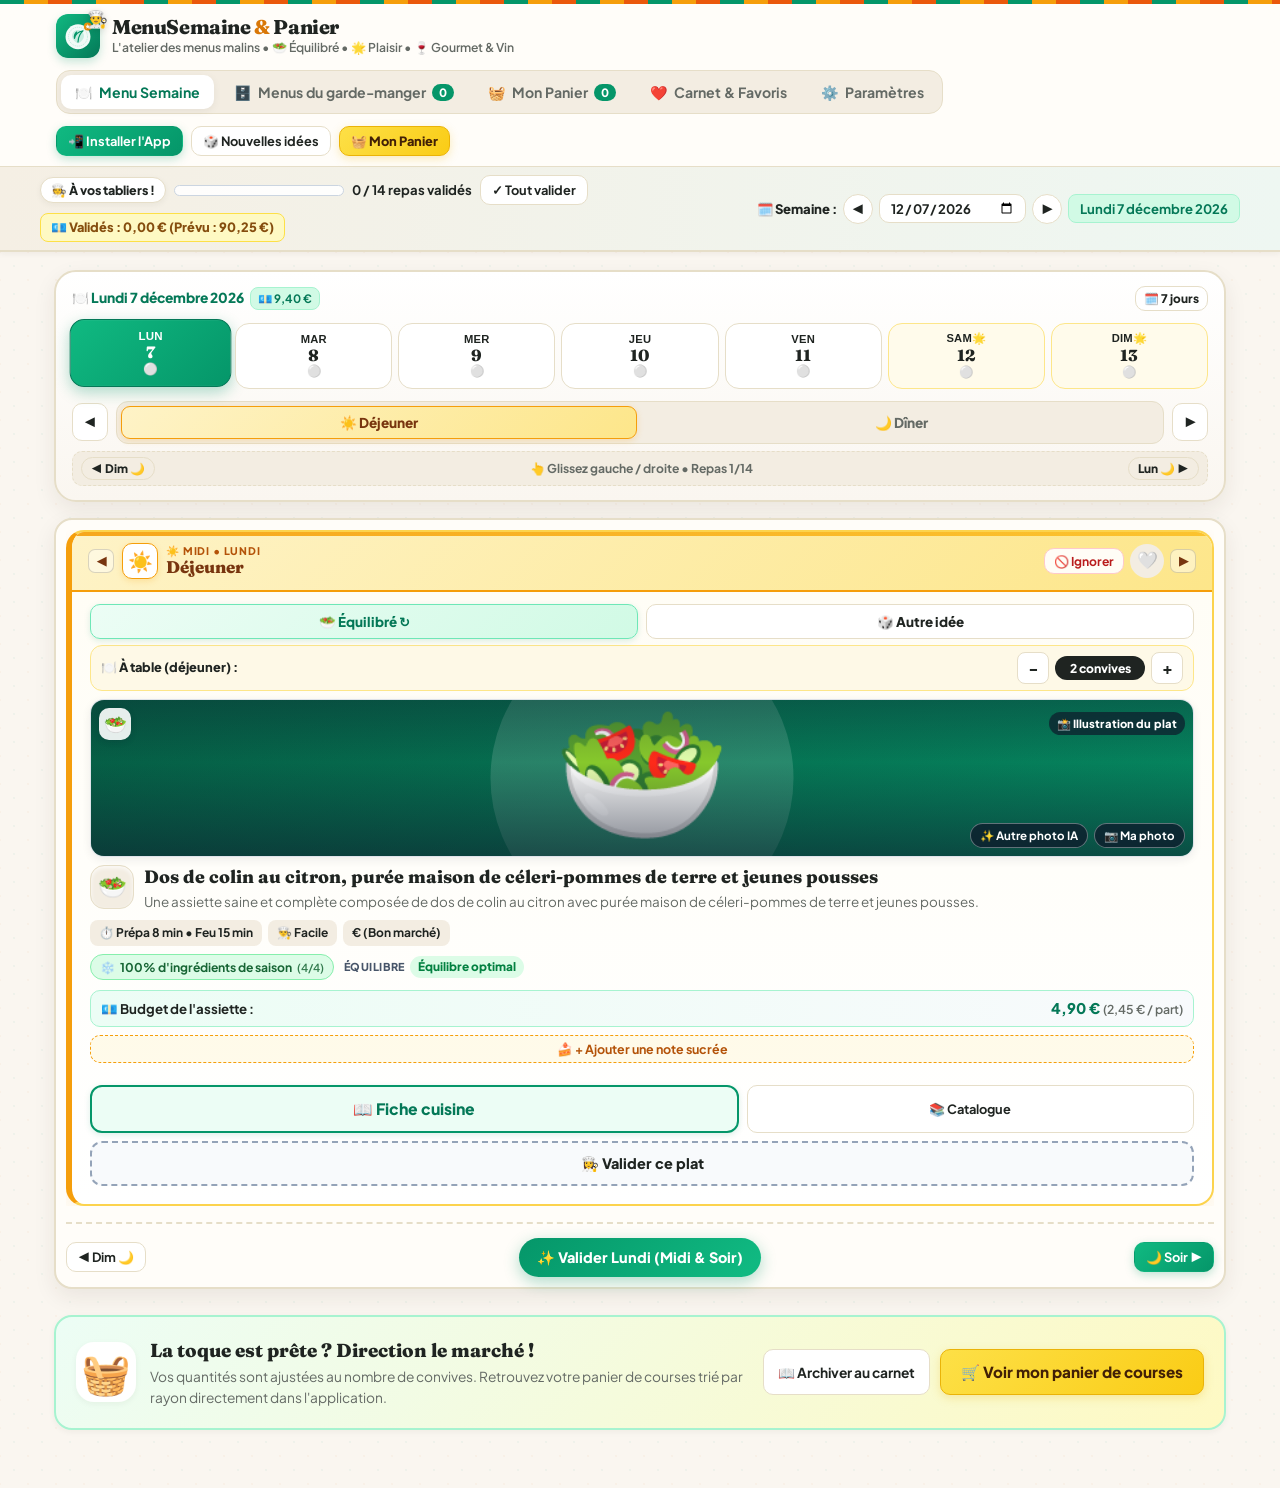
==== index.html @ 130ce04b "Mise a jour index.html (v288)" ====
<!DOCTYPE html>
<html lang="fr">
<head>
  <meta charset="UTF-8" />
  <meta name="viewport" content="width=device-width, initial-scale=1.0, maximum-scale=5.0" />
  <meta name="theme-color" content="#059669" />
  <meta name="apple-mobile-web-app-capable" content="yes" />
  <meta name="apple-mobile-web-app-status-bar-style" content="default" />
  <meta name="apple-mobile-web-app-title" content="MenuSemaine" />
  <title>Mon Menu Semaine &amp; Panier de Courses</title>
  <link rel="manifest" href="manifest.json" />
  <link rel="icon" type="image/svg+xml" href="assets/icon.svg" />
  <link rel="apple-touch-icon" href="assets/icon-192.png" />
  <link rel="preconnect" href="https://fonts.googleapis.com" />
  <link rel="preconnect" href="https://fonts.gstatic.com" crossorigin />
  <link href="https://fonts.googleapis.com/css2?family=Fraunces:opsz,wght@9..144,700;9..144,800&amp;family=Plus+Jakarta+Sans:wght@500;600;700;800&amp;display=swap" rel="stylesheet" />
  <link rel="stylesheet" href="styles.css?v=288" />
</head>
<body>

  <!-- CONTENEUR D'ANIMATIONS CULINAIRES (Confettis d'ingrédients & Bannière Célébration) -->
  <div id="culinary-fx-layer" class="culinary-fx-layer" aria-hidden="true"></div>

  <!-- EN-TÊTE PRINCIPAL : L'ATELIER DU CHEF -->
  <header class="app-header">
    <div class="header-inner">
      <div class="brand" onclick="switchView('planner')" style="cursor: pointer;" title="Retour au semainier">
        <div class="brand-logo-wrap" onclick="event.stopPropagation(); handleAppIconDownloadClick()" style="cursor: pointer;" title="Cliquez sur l'icône pour télécharger directement l'application">
          <img src="assets/icon.svg" alt="Icône MenuSemaine" class="brand-icon" />
          <span class="brand-chef-hat" aria-hidden="true">👨‍🍳</span>
        </div>
        <div>
          <div class="brand-title">MenuSemaine <span class="brand-amp">&amp;</span> Panier</div>
          <div class="brand-subtitle">L'atelier des menus malins • 🥗 Équilibré • 🌟 Plaisir • 🍷 Gourmet &amp; Vin</div>
        </div>
      </div>

      <!-- Navigation Ordinateur -->
      <nav class="desktop-nav" aria-label="Navigation principale">
        <button class="nav-btn active" data-view="planner" onclick="switchView('planner')">
          <span class="nav-emoji">🍽️</span> Menu Semaine
        </button>
        <button class="nav-btn" data-view="pantry" onclick="switchView('pantry')">
          <span class="nav-emoji">🗄️</span> Menus du garde-manger <span id="nav-pantry-count" class="badge-count">0</span>
        </button>
        <button class="nav-btn" data-view="shopping" onclick="switchView('shopping')">
          <span class="nav-emoji">🧺</span> Mon Panier <span id="nav-shopping-count" class="badge-count">0</span>
        </button>
        <button class="nav-btn" data-view="history" onclick="switchView('history')">
          <span class="nav-emoji">❤️</span> Carnet &amp; Favoris
        </button>
        <button class="nav-btn" data-view="settings" onclick="switchView('settings')">
          <span class="nav-emoji">⚙️</span> Paramètres
        </button>
      </nav>

      <div class="header-actions">
        <a id="local-admin-btn" href="admin.html" class="btn btn-outline btn-sm" style="display: none; border-color: #0f172a; color: #0f172a; font-weight: 700;" title="Ouvrir l'interface d'administration locale">
          ⚙️ Admin
        </a>
        <button id="install-pwa-header-btn" class="btn btn-primary btn-sm" onclick="handleInstallAppClick()" title="Installer l'application sur l'écran d'accueil">
          📲 Installer l'App
        </button>
        <button class="btn btn-outline btn-sm btn-chef-spin" onclick="regenerateUnvalidatedMeals()" title="Proposer de nouvelles idées pour les repas non validés">
          🎲 Nouvelles idées
        </button>
        <button class="btn btn-keep btn-sm" onclick="handleGenerateShoppingListClick()">
          🧺 Mon Panier
        </button>
      </div>
    </div>

    <!-- Barre de statut : Jauge du Chef & Sélecteur de Semaine -->
    <div class="status-bar">
      <div class="status-bar-inner">
        <div class="validation-progress">
          <span id="chef-mood-badge" class="chef-mood-badge" title="Progression de votre menu">🧑‍🍳 En cuisine</span>
          <div class="progress-track" title="Progression des repas validés">
            <div id="validation-progress-bar" class="progress-fill"></div>
          </div>
          <span id="validation-progress-text" class="progress-text">0 / 14 repas validés</span>
          <button id="btn-validate-all" class="btn btn-outline btn-sm" onclick="toggleValidateAllMeals()">
            ✓ Tout valider
          </button>
          <span id="total-week-cost-badge" class="meta-pill budget-total-pill">
            💶 Total semaine : -- €
          </span>
        </div>

        <div class="global-controls">
          <label for="week-start-date" class="week-picker-label">
            🗓️ Semaine :
          </label>
          <button class="btn btn-outline btn-sm btn-icon-round" onclick="shiftWeekStart(-7)" title="Semaine précédente">◀</button>
          <input
            type="date"
            id="week-start-date"
            class="input-field date-picker-input"
            onchange="handleWeekStartDateChange(this.value)"
          />
          <button class="btn btn-outline btn-sm btn-icon-round" onclick="shiftWeekStart(7)" title="Semaine suivante">▶</button>
          <span id="week-start-formatted" class="meta-pill healthy-pill week-formatted-pill">
            Lundi 19 octobre 2026
          </span>
        </div>
      </div>
    </div>
  </header>

  <!-- CONTENU PRINCIPAL -->
  <main class="main-container">

    <!-- =====================================================================
         VUE 1 : PLANIFICATEUR DE LA SEMAINE
         ===================================================================== -->
    <section id="view-planner" class="view-section active">

      <!-- BARRE DE NAVIGATION JOUR PAR JOUR (CARROUSEL SEMAINIER) -->
      <div id="day-pager-container"></div>

      <!-- Semaine : Lundi à Vendredi (5 déjeuners + 5 dîners) -->
      <div id="weekday-section-banner" class="section-banner">
        <div class="banner-text-col">
          <h2>🥗 Semaine : 3 Styles d'Assiette au Choix <span class="banner-sub-badge">Lundi &rarr; Vendredi</span></h2>
          <p>
            Sur chaque repas, choisissez librement entre <strong>🥗 Équilibré</strong> (sain, simple &amp; rapide), <strong>🌟 Plaisir</strong> (gourmand, simple &amp; rapide) ou <strong>🍷 Gourmet</strong> (ingrédients nobles, recette simple &amp; suggestion de vin).
          </p>
        </div>
        <div class="banner-controls-col">
          <label class="banner-date-label">Lundi de départ :</label>
          <input
            type="text"
            id="weekday-monday-field"
            class="input-field banner-monday-input weekday-input"
            readonly
            onclick="document.getElementById('week-start-date').showPicker && document.getElementById('week-start-date').showPicker()"
            title="Cliquez pour choisir le lundi de début de semaine"
          />
          <span id="weekday-pleasure-pill" class="meta-pill healthy-pill">10 Équilibré 🥗 • 0 Plaisir 🌟 • 0 Gourmet 🍷</span>
        </div>
      </div>

      <div id="weekday-meals-grid" class="days-stack"></div>

      <!-- Week-end : Samedi et Dimanche (2 déjeuners + 2 dîners) -->
      <div id="weekend-section-banner" class="section-banner weekend-banner">
        <div class="banner-text-col">
          <h2>🍷 Week-end Équilibré, Plaisir &amp; Gourmet <span class="banner-sub-badge weekend-sub-badge">Samedi &amp; Dimanche</span></h2>
          <p>
            Alternez selon vos envies entre <strong>🥗 Équilibré</strong>, <strong>🌟 Plaisir</strong> et <strong>🍷 Gourmet</strong> (avec accord vin &amp; note sucrée 🍰) sur tout le week-end (<span id="weekend-banner-dates" style="font-weight: 700;"></span>).
          </p>
        </div>
        <div class="banner-controls-col">
          <label class="banner-date-label pleasure-label">Lundi de départ :</label>
          <input
            type="text"
            id="weekend-monday-field"
            class="input-field banner-monday-input weekend-input"
            readonly
            onclick="document.getElementById('week-start-date').showPicker && document.getElementById('week-start-date').showPicker()"
            title="Cliquez pour choisir le lundi de début de semaine"
          />
          <span id="pleasure-counter-pill" class="meta-pill pleasure-pill">2 Équilibré 🥗 • 1 Plaisir 🌟 • 1 Gourmet 🍷</span>
        </div>
      </div>

      <div id="weekend-meals-grid" class="days-stack"></div>

      <!-- Appel à l'action bas de page : Panier du Marché -->
      <div class="card-panel chef-cta-banner">
        <div class="chef-cta-left">
          <div class="chef-cta-icon">🧺</div>
          <div>
            <h3>La toque est prête ? Direction le marché !</h3>
            <p>
              Vos quantités sont ajustées au nombre de convives. Retrouvez votre panier de courses trié par rayon directement dans l'application.
            </p>
          </div>
        </div>
        <div class="chef-cta-actions">
          <button class="btn btn-outline" onclick="saveCurrentWeekToHistory()">
            📖 Archiver au carnet
          </button>
          <button class="btn btn-keep btn-lg-cta" onclick="handleGenerateShoppingListClick()">
            🛒 Voir mon panier de courses
          </button>
        </div>
      </div>

    </section>

    <!-- =====================================================================
         VUE GARDE-MANGER : SCAN FRIGO & PLACARD, INVENTAIRE & MENUS DÉDIÉS
         ===================================================================== -->
    <section id="view-pantry" class="view-section">
      <div class="section-banner pantry-banner">
        <div class="banner-text-col">
          <h2>🗄️ Menus du Garde-manger <span class="banner-sub-badge">❄️ Frigo &amp; 🥫 Placard</span></h2>
          <p>
            Scannez l'intérieur de votre <strong>frigo</strong> et de votre <strong>placard</strong> : l'application reconnaît vos ingrédients, évalue leurs quantités, vous propose des menus adaptés et ajuste la liste des courses de la semaine.
          </p>
        </div>
        <div style="display: flex; gap: 8px; flex-wrap: wrap; align-items: center;">
          <button class="btn btn-primary btn-sm" onclick="syncPantryWithWeeklyShopping(true)">
            🔄 Ajuster la liste des courses de la semaine
          </button>
        </div>
      </div>

      <!-- Grille Haut : Scanner Vidéo (Frigo / Placard) + Liste dédiée des ingrédients & quantités -->
      <div class="pantry-top-layout">

        <!-- COLONNE GAUCHE : SCANNER CAMÉRA FRIGO & PLACARD -->
        <div class="card-panel pantry-scanner-panel">
          <div class="shopping-panel-header">
            <h3>📹 Scanner Frigo &amp; Placard</h3>
            <span id="pantry-scan-status-pill" class="meta-pill healthy-pill">Caméra prête</span>
          </div>

          <p style="font-size: 0.84rem; color: var(--text-muted); margin-bottom: 12px;">
            Ouvrez la caméra du téléphone et filmez l'intérieur du frigo ou du placard pour détecter les ingrédients et leurs quantités au fur et à mesure.
          </p>

          <!-- Boutons principaux : Scan Frigo & Scan Placard -->
          <div class="pantry-scan-triggers">
            <button type="button" id="btn-scan-fridge" class="btn btn-scan-zone btn-scan-fridge" onclick="startPantryCamera('fridge')">
              <span class="scan-zone-icon">❄️</span>
              <div class="scan-zone-text">
                <strong>Scan Frigo</strong>
                <small>Filmer l'intérieur du frigo</small>
              </div>
            </button>

            <button type="button" id="btn-scan-cupboard" class="btn btn-scan-zone btn-scan-cupboard" onclick="startPantryCamera('cupboard')">
              <span class="scan-zone-icon">🥫</span>
              <div class="scan-zone-text">
                <strong>Scan Placard</strong>
                <small>Filmer l'intérieur du placard</small>
              </div>
            </button>
          </div>

          <!-- Fenêtre Vidéo Plein Écran / Centrée (affichée quand le scan Frigo ou Placard est actif) -->
          <div id="pantry-camera-container" class="pantry-camera-container" style="display: none;">
            <div class="pantry-fullscreen-box">
              <!-- Barre supérieure du scanner plein écran -->
              <div class="pantry-fullscreen-topbar">
                <div id="pantry-active-zone-badge" class="pantry-zone-floating-badge">
                  ❄️ Scan du Frigo en direct
                </div>
                <div style="display: flex; gap: 6px; align-items: center;">
                  <button type="button" class="btn btn-outline btn-sm pantry-switch-zone-btn" onclick="switchActiveCameraZone()">
                    🔄 Changer (❄️/🥫)
                  </button>
                  <button type="button" class="btn btn-outline btn-sm pantry-close-cam-btn" onclick="stopPantryCamera()">
                    ✕ Fermer
                  </button>
                </div>
              </div>

              <!-- Flux vidéo centré plein écran -->
              <div class="pantry-video-wrapper">
                <video id="pantry-camera-video" autoplay playsinline muted></video>
                <canvas id="pantry-camera-canvas" style="display: none;"></canvas>

                <div class="pantry-viewfinder-overlay">
                  <div class="viewfinder-corners"></div>
                  <div id="pantry-scan-Hud-msg" class="pantry-hud-status">
                    Filmez lentement l'intérieur...
                  </div>
                </div>
              </div>

              <!-- Ingrédients reconnus en direct + Boutons d'action centrés en bas -->
              <div class="pantry-fullscreen-bottom">
                <div id="pantry-live-feed" class="pantry-live-feed">
                  <div class="pantry-live-feed-title">✨ Ingrédients ajoutés à votre liste :</div>
                  <div id="pantry-live-detections-list" class="pantry-live-chips">
                    <span style="font-size: 0.78rem; color: #cbd5e1;">Filmez vos étagères : les ingrédients s'ajoutent au fur et à mesure...</span>
                  </div>
                </div>

                <div class="pantry-camera-controls">
                  <button type="button" id="btn-capture-shelf" class="btn btn-primary" onclick="captureAndAnalyzeCurrentFrame(true)">
                    📸 Analyser maintenant
                  </button>
                  <button type="button" id="btn-voice-scan" class="btn btn-outline btn-sm" style="background: rgba(255,255,255,0.12); color: #fff; border-color: rgba(255,255,255,0.3);" onclick="togglePantryVoiceRecognition()">
                    🎙️ Dicter
                  </button>
                  <button type="button" class="btn btn-outline btn-sm" style="background: #ffffff; color: #0f172a; font-weight: 800;" onclick="stopPantryCamera()">
                    ✓ Terminer
                  </button>
                </div>
              </div>
            </div>
          </div>
        </div>

        <!-- COLONNE DROITE : LISTE DÉDIÉE DU GARDE-MANGER (FRIGO & PLACARD) -->
        <div class="card-panel pantry-inventory-panel">
          <div class="shopping-panel-header">
            <h3>🗄️ Mes ingrédients (Frigo &amp; Placard)</h3>
            <div class="shopping-counters-pills">
              <span class="meta-pill healthy-pill">❄️ <strong id="pantry-fridge-count">0</strong></span>
              <span class="meta-pill">🥫 <strong id="pantry-cupboard-count">0</strong></span>
            </div>
          </div>

          <!-- Filtres Frigo / Placard + Vider -->
          <div class="pantry-filter-bar">
            <div class="pantry-filter-tabs" role="tablist">
              <button type="button" class="pantry-tab-btn active" data-zone="all" onclick="setPantryZoneFilter('all')">
                Tous (<span id="pantry-total-count">0</span>)
              </button>
              <button type="button" class="pantry-tab-btn" data-zone="fridge" onclick="setPantryZoneFilter('fridge')">
                ❄️ Frigo
              </button>
              <button type="button" class="pantry-tab-btn" data-zone="cupboard" onclick="setPantryZoneFilter('cupboard')">
                🥫 Placard
              </button>
            </div>
            <button type="button" class="btn btn-outline btn-sm" style="color: #b91c1c; border-color: #fecaca;" onclick="clearPantryInventory()" title="Vider la liste du garde-manger">
              🗑️ Vider
            </button>
          </div>

          <!-- Ajout manuel simple d'un ingrédient -->
          <div class="pantry-add-row">
            <select id="pantry-new-zone" class="input-field pantry-zone-select" aria-label="Emplacement">
              <option value="fridge">❄️ Frigo</option>
              <option value="cupboard">🥫 Placard</option>
            </select>
            <input
              type="text"
              id="pantry-new-name"
              class="input-field"
              placeholder="Ajouter un ingrédient..."
              onkeydown="if(event.key==='Enter') addManualPantryItem()"
            />
            <input
              type="number"
              id="pantry-new-qty"
              class="input-field pantry-qty-input"
              placeholder="Qté"
              step="any"
              min="0.1"
              value="2"
              onkeydown="if(event.key==='Enter') addManualPantryItem()"
            />
            <select id="pantry-new-unit" class="input-field pantry-unit-select" aria-label="Unité">
              <option value="pièces">pièces</option>
              <option value="g">g</option>
              <option value="cl">cl</option>
              <option value="ml">ml</option>
              <option value="portion">portion</option>
              <option value="boîte">boîte</option>
              <option value="sachet">sachet</option>
            </select>
            <button type="button" class="btn btn-primary btn-sm" onclick="addManualPantryItem()">
              +
            </button>
          </div>

          <!-- Liste dédiée des ingrédients scannés avec ajustement des quantités -->
          <div id="pantry-items-list" class="pantry-items-list"></div>

          <!-- Bandeau d'impact sur la liste de courses de la semaine -->
          <div id="pantry-shopping-sync-box" class="pantry-shopping-sync-box"></div>
        </div>
      </div>

      <!-- ===================================================================
           PROPOSITIONS DE MENUS DU GARDE-MANGER (AVEC PARTS & AUTRE IDÉE)
           =================================================================== -->
      <div class="card-panel pantry-suggestions-panel">
        <div class="pantry-suggestions-header">
          <div>
            <h3>🍽️ Menus proposés selon votre Frigo &amp; Placard</h3>
          </div>

          <div class="pantry-suggestions-controls">
            <!-- Ajustement du nombre de convives pour les menus du garde-manger -->
            <div class="servings-control pantry-servings-box">
              <span style="font-size: 0.8rem; font-weight: 800;">🍽️ Parts :</span>
              <button type="button" class="btn btn-outline btn-sm btn-step-servings" onclick="stepPantryServings(-1)" aria-label="Moins une part">−</button>
              <span id="pantry-servings-badge" class="servings-badge" style="min-width: 85px; text-align: center; padding: 3px 8px;">
                2 parts
              </span>
              <button type="button" class="btn btn-outline btn-sm btn-step-servings" onclick="stepPantryServings(1)" aria-label="Plus une part">+</button>
            </div>

            <!-- Bouton 'Autre idée' global -->
            <button type="button" class="btn btn-outline btn-sm btn-chef-spin" onclick="cyclePantryMenuSuggestions(event)">
              🎲 Autre idée
            </button>
          </div>
        </div>

        <div id="pantry-menus-grid" class="day-meals-pair pantry-menus-grid"></div>
      </div>
    </section>

    <!-- =====================================================================
         VUE 2 : PANIER DE COURSES DE L'APPLICATION
         ===================================================================== -->
    <section id="view-shopping" class="view-section">
      <div class="section-banner market-banner">
        <div class="banner-text-col">
          <h2>🧺 Mon Panier de Courses</h2>
          <p>Faites le tour de vos placards : décochez ce que vous avez déjà en stock et gérez vos courses rayon par rayon directement dans l'application !</p>
        </div>
        <div style="display: flex; gap: 8px; flex-wrap: wrap;">
          <button id="btn-toggle-pantry-deduction" class="btn btn-primary btn-sm" onclick="togglePantryDeductionMode()">
            🗄️ Déduire mon Garde-manger : ON
          </button>
          <button class="btn btn-outline btn-sm" onclick="checkAllIngredients(true)">🛒 Tout cocher (À acheter)</button>
          <button class="btn btn-outline btn-sm" onclick="checkAllIngredients(false)">🏠 Tout décocher (En stock)</button>
        </div>
      </div>

      <!-- Résumé de l'ajustement automatique avec le Frigo & Placard -->
      <div id="shopping-pantry-deduction-banner" class="card-panel pantry-deduction-banner" style="display: none;"></div>

      <div id="unvalidated-warning" class="card-panel warning-kitchen-card" style="display: none;">
        <div style="display: flex; align-items: center; justify-content: space-between; flex-wrap: wrap; gap: 10px;">
          <span id="unvalidated-warning-text" style="font-size: 0.88rem; font-weight: 600; color: #854d0e;">
            ℹ️ La liste de courses contient uniquement les ingrédients des repas validés.
          </span>
          <div style="display: flex; gap: 8px; flex-wrap: wrap;">
            <button class="btn btn-outline btn-sm" onclick="switchView('planner')">
              🍽️ Retour aux menus
            </button>
            <button class="btn btn-primary btn-sm" onclick="validateAllAndRefreshShopping()">
              ✓ Valider tous les repas comptabilisés
            </button>
          </div>
        </div>
      </div>

      <!-- Panier de courses propre à l'application : Ingrédients par rayon avec cases à cocher -->
      <div class="card-panel">
        <div class="shopping-panel-header">
          <h3>
            🍅 Ingrédients par rayon
          </h3>
          <div class="shopping-counters-pills">
            <span class="meta-pill healthy-pill"><strong id="to-buy-count">0</strong> à acheter</span>
            <span class="meta-pill"><strong id="in-stock-count">0</strong> au placard</span>
          </div>
        </div>

        <!-- Ajout libre d'un article -->
        <div class="add-custom-row">
          <input type="text" id="custom-item-name" class="input-field" placeholder="Ajouter au panier (ex: Café, Pain frais, Beurre...)" onkeydown="if(event.key==='Enter') addCustomShoppingItem()" />
          <input type="text" id="custom-item-qty" class="input-field" style="max-width: 115px;" placeholder="Qté (ex: 2)" onkeydown="if(event.key==='Enter') addCustomShoppingItem()" />
          <button class="btn btn-primary" onclick="addCustomShoppingItem()">+ Ajouter</button>
        </div>

        <div id="shopping-aisles-container"></div>
      </div>
    </section>

    <!-- =====================================================================
         VUE 3 : FAVORIS & HISTORIQUE DES SEMAINES
         ===================================================================== -->
    <section id="view-history" class="view-section">
      <div class="section-banner">
        <div class="banner-text-col">
          <h2>❤️ Mon Carnet de Recettes &amp; Semaines Archivées</h2>
          <p>Retrouvez vos plats coup de cœur et rechargez vos menus préférés en un clin d'œil.</p>
        </div>
        <button class="btn btn-primary btn-sm" onclick="saveCurrentWeekToHistory()">
          📖 Archiver la semaine actuelle
        </button>
      </div>

      <div class="shopping-layout">
        <div class="card-panel">
          <h3 class="panel-cookbook-title">⭐ Mes Plats Coup de Cœur</h3>
          <div id="favorites-list-container"></div>
        </div>

        <div class="card-panel">
          <h3 class="panel-cookbook-title">🗓️ Semaines Archivées au Carnet</h3>
          <div id="history-list-container"></div>
        </div>
      </div>
    </section>

    <!-- =====================================================================
         VUE 4 : PARAMÈTRES (PRÉSENTATION, INSTALLATION & GUIDE VOCAL)
         ===================================================================== -->
    <section id="view-settings" class="view-section">
      <div class="section-banner">
        <div class="banner-text-col">
          <h2>⚙️ Paramètres de l'Application</h2>
          <p>Indiquez les <strong>ingrédients à éviter</strong> dans vos menus proposés, choisissez la <strong>personnalité de votre Assistant Vocal</strong> (Maïté, Cyril, Paul, Thierry, Philippe, Jean-Pierre ou Voix IA), activez le micro et la caméra, et retrouvez les consignes d'installation.</p>
        </div>
        <div style="display: flex; gap: 8px; flex-wrap: wrap;">
          <button type="button" id="btn-header-enable-mic" class="btn btn-outline btn-sm" onclick="requestAppMicrophonePermission()">
            🎙️ Activer le micro
          </button>
          <button type="button" id="btn-header-enable-camera" class="btn btn-outline btn-sm" onclick="requestAppCameraPermission()">
            📹 Activer la caméra
          </button>
          <button class="btn btn-outline btn-sm" onclick="testSelectedVoiceGuide()">
            🔊 Tester la voix choisie
          </button>
          <button class="btn btn-primary btn-sm" onclick="handleInstallAppClick()">
            📲 Installer l'application
          </button>
        </div>
      </div>

      <!-- Bloc Ingrédients à éviter dans les menus proposés -->
      <div id="settings-avoided-ingredients-panel" class="card-panel avoided-ingredients-panel" style="margin-bottom: 20px;">
        <div class="shopping-panel-header" style="flex-wrap: wrap; gap: 10px; margin-bottom: 12px;">
          <div>
            <h3 class="panel-cookbook-title" style="margin-bottom: 2px;">🚫 Ingrédients à éviter dans les menus proposés</h3>
            <p style="font-size: 0.85rem; color: var(--text-muted);">
              Listez les aliments que vous souhaitez exclure (allergies, intolérances, goûts personnels). L'application écartera automatiquement tous les plats et desserts qui en contiennent dans le <strong>Menu Semaine</strong>, les <strong>Menus du garde-manger</strong> et le <strong>Catalogue</strong>.
            </p>
          </div>
          <span id="avoided-ingredients-count-pill" class="meta-pill healthy-pill" style="font-size: 0.82rem; padding: 5px 12px;">
            ✅ Aucun ingrédient exclu
          </span>
        </div>

        <!-- Champ d'ajout d'ingrédient(s) à éviter -->
        <div class="avoided-add-row">
          <input
            type="text"
            id="avoided-ingredient-input"
            class="input-field"
            placeholder="Ex : Coriandre, Fromage de chèvre, Champignons, Crevettes..."
            aria-label="Ajouter un ingrédient à éviter"
            onkeydown="if(event.key==='Enter'){event.preventDefault(); addAvoidedIngredientFromInput();}"
          />
          <button type="button" class="btn btn-primary" onclick="addAvoidedIngredientFromInput()">
            + Ajouter à éviter
          </button>
          <button
            type="button"
            id="btn-clear-avoided-ingredients"
            class="btn btn-outline btn-sm"
            style="color: #b91c1c; border-color: #fecaca; display: none;"
            onclick="clearAllAvoidedIngredients()"
            title="Retirer tous les ingrédients de la liste à éviter"
          >
            🗑️ Tout effacer
          </button>
        </div>

        <!-- Liste active des ingrédients évités -->
        <div id="avoided-ingredients-list" class="avoided-ingredients-list"></div>

        <!-- Suggestions rapides en 1 clic -->
        <div class="avoided-quick-suggestions-box">
          <div class="avoided-quick-title">⚡ Suggestions rapides (cliquez pour ajouter ou retirer) :</div>
          <div id="avoided-quick-chips" class="avoided-quick-chips"></div>
        </div>

        <!-- Résumé de l'impact sur les menus proposés -->
        <div id="avoided-ingredients-impact-bar" class="avoided-impact-bar" style="display: none;"></div>
      </div>

      <!-- Bloc Autorisations Micro & Caméra pour l'application -->
      <div class="card-panel" style="margin-bottom: 20px;">
        <div class="shopping-panel-header" style="flex-wrap: wrap; gap: 10px; margin-bottom: 12px;">
          <div>
            <h3 class="panel-cookbook-title" style="margin-bottom: 2px;">🎙️📹 Autorisations Micro &amp; Caméra</h3>
            <p style="font-size: 0.85rem; color: var(--text-muted);">
              Activez le <strong>microphone</strong> (pour les commandes vocales du guide cuisine et la dictée d'ingrédients) et la <strong>caméra</strong> (pour scanner votre frigo et votre placard).
            </p>
          </div>
        </div>
        <div style="display: flex; gap: 12px; flex-wrap: wrap; align-items: center;">
          <button type="button" id="btn-settings-enable-mic" class="btn btn-primary" onclick="requestAppMicrophonePermission()">
            🎙️ Activer le micro
          </button>
          <button type="button" id="btn-settings-enable-camera" class="btn btn-primary" onclick="requestAppCameraPermission()">
            📹 Activer la caméra
          </button>
          <span id="settings-mic-status-pill" class="meta-pill">🎙️ Micro : À activer</span>
          <span id="settings-camera-status-pill" class="meta-pill">📹 Caméra : À activer</span>
        </div>
      </div>

      <!-- Bloc 1 : Choix de la Personnalité & Voix de l'Assistant Vocal -->
      <div class="card-panel" style="margin-bottom: 20px;">
        <div class="shopping-panel-header" style="flex-wrap: wrap; gap: 10px;">
          <div>
            <h3 class="panel-cookbook-title" style="margin-bottom: 2px;">🎙️ Assistant Guide Vocal &amp; Choix de la Personnalité</h3>
            <p style="font-size: 0.85rem; color: var(--text-muted);">
              Sélectionnez le chef ou la voix IA qui vous guidera pas à pas dans la <strong>Fiche cuisine</strong> (annonce du plat, pesée des ingrédients, préchauffage du four, étapes validées à la voix par <em>« Suivant »</em> ou <em>« Répéter »</em>).
            </p>
          </div>
          <span id="voice-guide-status-pill" class="meta-pill healthy-pill" style="font-size: 0.82rem; padding: 5px 12px;">
            🎙️ Voix active : Cyril
          </span>
        </div>

        <!-- Grille de sélection des personnalités -->
        <div id="voice-persona-grid" class="voice-persona-grid" style="margin-top: 14px; margin-bottom: 4px;"></div>
      </div>

      <!-- Bloc 2 & 3 : Présentation de l'application + Consignes d'installation -->
      <div class="shopping-layout">
        <!-- Présentation de l'application -->
        <div class="card-panel">
          <h3 class="panel-cookbook-title">ℹ️ Présentation de l'application</h3>
          <div style="display: flex; align-items: center; gap: 14px; padding: 12px 14px; background: var(--bg-subtle); border: 1px solid var(--border-color); border-radius: var(--radius-md); margin-bottom: 14px;">
            <img src="assets/icon.svg" alt="Icône MenuSemaine" onclick="handleAppIconDownloadClick()" title="Cliquez sur l'icône pour télécharger directement l'application" style="width: 48px; height: 48px; border-radius: 12px; flex-shrink: 0; cursor: pointer;" />
            <div>
              <div style="font-weight: 800; font-size: 1rem; color: var(--text-main);" id="about-app-name">MenuSemaine &amp; Panier</div>
              <div style="font-size: 0.8rem; color: var(--text-muted);" id="about-app-version">Version 1.5.0 • Application Web Progressive (PWA) 100% Hors-ligne</div>
            </div>
          </div>

          <p style="font-size: 0.87rem; color: var(--text-muted); margin-bottom: 14px; line-height: 1.5;">
            <strong>MenuSemaine &amp; Panier</strong> est votre atelier culinaire intelligent conçu pour simplifier l'organisation des repas de toute la semaine, valoriser le contenu de votre frigo et optimiser votre budget courses.
          </p>

          <div style="display: flex; flex-direction: column; gap: 10px; font-size: 0.85rem;">
            <div style="padding: 11px 13px; background: #ffffff; border: 1px solid var(--border-color); border-radius: var(--radius-sm);">
              <strong>🍽️ Semainier &amp; 3 Styles d'Assiette au choix</strong>
              <p style="color: var(--text-muted); margin-top: 3px;">
                Planifiez 14 repas du lundi au dimanche en alternant librement entre <strong>🥗 Équilibré</strong> (sain &amp; rapide), <strong>🌟 Plaisir</strong> (gourmand &amp; convivial) et <strong>🍷 Gourmet</strong> (ingrédients nobles, accord vin du Sommelier &amp; dessert).
              </p>
            </div>

            <div style="padding: 11px 13px; background: #ffffff; border: 1px solid var(--border-color); border-radius: var(--radius-sm);">
              <strong>🌿 Saisonnalité, Équilibre &amp; Anti-répétition</strong>
              <p style="color: var(--text-muted); margin-top: 3px;">
                Chaque plat affiche la proportion d'ingrédients de saison selon le mois choisi, un repère d'équilibre alimentaire, le coût estimé par repas et évite les répétitions sur 365 jours.
              </p>
            </div>

            <div style="padding: 11px 13px; background: #ffffff; border: 1px solid var(--border-color); border-radius: var(--radius-sm);">
              <strong>🗄️ Garde-manger intelligent &amp; Panier de courses</strong>
              <p style="color: var(--text-muted); margin-top: 3px;">
                Scannez ou renseignez le contenu de votre <strong>❄️ Frigo</strong> et de votre <strong>🥫 Placard</strong> pour découvrir des idées de menus anti-gaspi et déduire automatiquement votre stock de la liste de courses triée par rayon.
              </p>
            </div>

            <div style="padding: 11px 13px; background: #ffffff; border: 1px solid var(--border-color); border-radius: var(--radius-sm);">
              <strong>🔒 Confidentialité &amp; Fonctionnement hors-ligne</strong>
              <p style="color: var(--text-muted); margin-top: 3px;">
                Aucune création de compte ni publicité : vos menus, favoris, semaines archivées et listes de courses sont enregistrés localement sur votre appareil et restent accessibles partout.
              </p>
            </div>
          </div>
        </div>

        <!-- Consignes d'installation de l'application (PWA) -->
        <div class="card-panel">
          <h3 class="panel-cookbook-title">📲 Consignes d'installation de l'application</h3>
          <p style="font-size: 0.88rem; color: var(--text-muted); margin-bottom: 14px;">
            Grâce au mode <strong>Application Mobile (PWA)</strong>, ajoutez l'icône <strong>MenuSemaine</strong> sur votre écran d'accueil pour ouvrir vos menus en plein écran sur le plan de travail ou cocher vos courses au supermarché, même sans réseau.
          </p>

          <div id="pwa-install-banner" style="margin-bottom: 16px;">
            <button class="btn btn-primary" onclick="handleInstallAppClick()" style="width: 100%; padding: 12px; justify-content: center;">
              📲 Installer l'application sur cet appareil
            </button>
          </div>

          <div style="display: flex; flex-direction: column; gap: 12px; font-size: 0.86rem;">
            <div style="padding: 14px; background: var(--primary-soft); border-radius: var(--radius-md); border-left: 4px solid var(--primary);">
              <strong>🤖 Sur Android (Chrome / Samsung Internet) :</strong>
              <ol style="margin-left: 18px; margin-top: 6px; display: flex; flex-direction: column; gap: 5px;">
                <li>Ouvrez l'application dans <strong>Chrome</strong> sur votre smartphone.</li>
                <li>Touchez le bouton <strong>« 📲 Installer l'App »</strong> en haut de l'écran (ou le menu <strong>⋮</strong> en haut à droite &rarr; <strong>« Installer l'application »</strong> / <strong>« Ajouter à l'écran d'accueil »</strong>).</li>
                <li>Confirmez en appuyant sur <strong>« Installer »</strong> : l'application est prête sur votre écran d'accueil !</li>
              </ol>
            </div>

            <div style="padding: 14px; background: var(--pleasure-soft); border-radius: var(--radius-md); border-left: 4px solid var(--pleasure);">
              <strong>🍎 Sur iPhone / iPad (Safari) :</strong>
              <ol style="margin-left: 18px; margin-top: 6px; display: flex; flex-direction: column; gap: 5px;">
                <li>Ouvrez l'application dans le navigateur <strong>Safari</strong>.</li>
                <li>Touchez le bouton <strong>Partager ⬆️</strong> situé dans la barre en bas de l'écran.</li>
                <li>Faites défiler et choisissez <strong>« Sur l'écran d'accueil » (➕)</strong>, puis appuyez sur <strong>« Ajouter »</strong> en haut à droite.</li>
              </ol>
            </div>

            <div style="padding: 14px; background: var(--bg-subtle); border-radius: var(--radius-md); border-left: 4px solid #64748b;">
              <strong>💻 Sur Ordinateur (Windows, Mac, Chromebook) :</strong>
              <ol style="margin-left: 18px; margin-top: 6px; display: flex; flex-direction: column; gap: 5px;">
                <li>Ouvrez l'application dans <strong>Google Chrome</strong> ou <strong>Microsoft Edge</strong>.</li>
                <li>Cliquez sur l'icône d'installation <strong>📲</strong> à droite de la barre d'adresse (ou sur le bouton ci-dessus), puis validez avec <strong>« Installer »</strong>.</li>
              </ol>
            </div>
          </div>
        </div>
      </div>
    </section>

  </main>

  <!-- MODALE DE RECETTE DÉTAILLÉE (FICHE CUISINE DU CHEF) -->
  <div id="recipe-modal" class="modal-overlay" onclick="if(event.target===this) closeRecipeModal()">
    <div class="modal-content recipe-sheet-modal">
      <button class="modal-close" onclick="closeRecipeModal()" aria-label="Fermer">✕</button>
      <div id="recipe-modal-body"></div>
    </div>
  </div>

  <!-- MODALE D'INSTALLATION MOBILE (PWA) -->
  <div id="pwa-install-modal" class="modal-overlay" onclick="if(event.target===this) closeInstallModal()">
    <div class="modal-content pwa-install-modal-large" style="max-width: 960px; width: 96vw;">
      <button class="modal-close" onclick="closeInstallModal()" aria-label="Fermer">✕</button>
      <div id="pwa-install-modal-body"></div>
    </div>
  </div>

  <!-- BARRE DE NAVIGATION MOBILE FIXE EN BAS -->
  <nav class="mobile-bottom-nav" aria-label="Navigation mobile">
    <button class="mobile-nav-item active" data-view="planner" onclick="switchView('planner')">
      <span class="mobile-nav-icon">🍽️</span>
      <span>Menus</span>
    </button>
    <button class="mobile-nav-item" data-view="pantry" onclick="switchView('pantry')">
      <span class="mobile-nav-icon-wrap">
        <span class="mobile-nav-icon">🗄️</span>
        <span id="mobile-pantry-count" class="mobile-badge-count" style="display: none;">0</span>
      </span>
      <span>Garde-manger</span>
    </button>
    <button class="mobile-nav-item" data-view="shopping" onclick="switchView('shopping')">
      <span class="mobile-nav-icon-wrap">
        <span class="mobile-nav-icon">🧺</span>
        <span id="mobile-shopping-count" class="mobile-badge-count">0</span>
      </span>
      <span>Panier</span>
    </button>
    <button class="mobile-nav-item" data-view="history" onclick="switchView('history')">
      <span class="mobile-nav-icon">❤️</span>
      <span>Carnet</span>
    </button>
    <button class="mobile-nav-item" data-view="settings" onclick="switchView('settings')">
      <span class="mobile-nav-icon">⚙️</span>
      <span>Paramètres</span>
    </button>
  </nav>

  <!-- NOTIFICATION TOAST -->
  <div id="toast" class="toast" role="status" aria-live="polite"></div>

  <!-- SCRIPTS -->
  <script src="data/config.js?v=288"></script>
  <script src="data/recipes.js?v=288"></script>
  <script src="app.js?v=288"></script>
</body>
</html>
---- styles.css ----
:root {
  /* Palette Atelier Cuisine & Marché Frais */
  --bg-main: #faf6f0;
  --bg-card: #ffffff;
  --bg-subtle: #f3ede2;
  --bg-cream: #fffdf9;
  --text-main: #1f2421;
  --text-muted: #646a65;
  --border-color: #e6dec8;

  /* Vert Basilic & Herbes Fraîches (Semaine Healthy) */
  --primary: #059669;
  --primary-hover: #047857;
  --primary-light: #d1fae5;
  --primary-soft: #ecfdf5;

  /* Ambre Brioche & Safran (Menus Plaisir & Gourmandise) */
  --pleasure: #d97706;
  --pleasure-hover: #b45309;
  --pleasure-light: #fef3c7;
  --pleasure-soft: #fffbeb;

  /* Bordeaux Grand Cru & Or (Menus Gourmet & Accord Vin) */
  --gourmet: #881337;
  --gourmet-hover: #701a32;
  --gourmet-light: #ffe4e6;
  --gourmet-soft: #fff1f2;
  --gourmet-border: #fda4af;

  /* Terracotta / Paprika (Accents Cuisine) */
  --terracotta: #ea580c;
  --terracotta-soft: #fff7ed;

  /* Week-end Équilibré */
  --weekend: #0284c7;
  --weekend-light: #e0f2fe;

  /* Google Keep Jaune Post-it */
  --keep-yellow: #fef08a;
  --keep-bg: #fffbeb;
  --keep-border: #facc15;
  --keep-accent: #ca8a04;

  /* Statuts */
  --success: #16a34a;
  --danger: #dc2626;

  /* Rayons & Ombres douces */
  --radius-xl: 22px;
  --radius-lg: 18px;
  --radius-md: 12px;
  --radius-sm: 10px;
  --shadow-sm: 0 2px 6px rgba(45, 35, 20, 0.05);
  --shadow-md: 0 8px 22px rgba(45, 35, 20, 0.08);
  --shadow-lg: 0 16px 36px rgba(45, 35, 20, 0.14);

  --font-sans: 'Plus Jakarta Sans', -apple-system, BlinkMacSystemFont, "Segoe UI", Roboto, sans-serif;
  --font-display: 'Fraunces', Georgia, serif;
}

* {
  box-sizing: border-box;
  margin: 0;
  padding: 0;
}

body {
  font-family: var(--font-sans);
  background-color: var(--bg-main);
  /* Discret motif nappe de cuisine / papier quadrillé chaleureux */
  background-image:
    radial-gradient(rgba(5, 150, 105, 0.045) 1.5px, transparent 1.5px),
    radial-gradient(rgba(217, 119, 6, 0.04) 1.5px, var(--bg-main) 1.5px);
  background-size: 28px 28px;
  background-position: 0 0, 14px 14px;
  color: var(--text-main);
  line-height: 1.5;
  padding-bottom: 98px; /* Espace généreux pour la barre mobile */
  -webkit-tap-highlight-color: transparent;
  overflow-x: hidden;
}

/* =========================================================================
   CALQUE D'ANIMATIONS CULINAIRES (CONFETTIS D'INGRÉDIENTS & CÉLÉBRATIONS)
   ========================================================================= */
.culinary-fx-layer {
  position: fixed;
  inset: 0;
  pointer-events: none;
  z-index: 200;
  overflow: hidden;
}

.culinary-particle {
  position: fixed;
  font-size: 1.5rem;
  user-select: none;
  pointer-events: none;
  z-index: 205;
  will-change: transform, opacity;
  animation: particleFly var(--dur, 1100ms) cubic-bezier(0.16, 1, 0.3, 1) forwards;
}

@keyframes particleFly {
  0% {
    opacity: 1;
    transform: translate3d(0, 0, 0) scale(0.4) rotate(0deg);
  }
  25% {
    opacity: 1;
    transform: translate3d(calc(var(--tx) * 0.45), calc(var(--ty) * 0.55), 0) scale(1.2) rotate(calc(var(--rot) * 0.5));
  }
  100% {
    opacity: 0;
    transform: translate3d(var(--tx), calc(var(--ty) + 95px), 0) scale(0.75) rotate(var(--rot));
  }
}

.day-celebration-banner {
  position: fixed;
  top: 50%;
  left: 50%;
  transform: translate(-50%, -50%) scale(0.8);
  background: linear-gradient(135deg, #ffffff 0%, #f0fdf4 55%, #fef3c7 100%);
  border: 3px solid var(--primary);
  border-radius: var(--radius-xl);
  padding: 20px 28px;
  box-shadow: 0 20px 50px rgba(5, 150, 105, 0.28);
  text-align: center;
  z-index: 210;
  pointer-events: none;
  animation: celebrationPop 1.65s cubic-bezier(0.22, 1, 0.36, 1) forwards;
  max-width: 90vw;
}

.day-celebration-banner .celeb-emoji {
  font-size: 2.6rem;
  display: block;
  margin-bottom: 4px;
  animation: chefBounce 0.6s ease infinite alternate;
}

.day-celebration-banner .celeb-title {
  font-family: var(--font-display);
  font-size: 1.25rem;
  font-weight: 800;
  color: var(--primary-hover);
}

.day-celebration-banner .celeb-sub {
  font-size: 0.86rem;
  font-weight: 600;
  color: var(--text-muted);
  margin-top: 3px;
}

@keyframes celebrationPop {
  0% {
    opacity: 0;
    transform: translate(-50%, -40%) scale(0.6);
  }
  18% {
    opacity: 1;
    transform: translate(-50%, -50%) scale(1.05);
  }
  28% {
    transform: translate(-50%, -50%) scale(1);
  }
  80% {
    opacity: 1;
    transform: translate(-50%, -50%) scale(1);
  }
  100% {
    opacity: 0;
    transform: translate(-50%, -62%) scale(0.9);
  }
}

@keyframes chefBounce {
  from { transform: translateY(0) rotate(-5deg); }
  to { transform: translateY(-6px) rotate(5deg); }
}

/* =========================================================================
   HEADER & BARRE DE PROGRESSION "L'ATELIER DU CHEF"
   ========================================================================= */
.app-header {
  position: sticky;
  top: 0;
  z-index: 40;
  background: rgba(255, 253, 249, 0.94);
  backdrop-filter: blur(12px);
  border-bottom: 2px solid var(--border-color);
  box-shadow: var(--shadow-sm);
}

/* Liseré décoratif façon torchon / bistrot en haut de l'écran */
.app-header::before {
  content: "";
  display: block;
  height: 4px;
  background: repeating-linear-gradient(
    90deg,
    var(--primary) 0px,
    var(--primary) 24px,
    #f59e0b 24px,
    #f59e0b 48px,
    #ea580c 48px,
    #ea580c 72px
  );
}

.header-inner {
  max-width: 1200px;
  margin: 0 auto;
  padding: 10px 16px;
  display: flex;
  flex-wrap: wrap;
  align-items: center;
  justify-content: space-between;
  gap: 12px;
}

.brand {
  display: flex;
  align-items: center;
  gap: 12px;
  transition: transform 0.2s ease;
}

.brand:hover {
  transform: scale(1.01);
}

.brand-logo-wrap {
  position: relative;
  display: flex;
  align-items: center;
  justify-content: center;
}

.brand-icon {
  width: 44px;
  height: 44px;
  border-radius: 12px;
  box-shadow: 0 4px 10px rgba(5, 150, 105, 0.22);
}

.brand-chef-hat {
  position: absolute;
  top: -8px;
  right: -8px;
  font-size: 1.05rem;
  filter: drop-shadow(0 2px 3px rgba(0,0,0,0.15));
  animation: gentleWiggle 4s ease-in-out infinite;
}

@keyframes gentleWiggle {
  0%, 100% { transform: rotate(0deg); }
  25% { transform: rotate(8deg); }
  75% { transform: rotate(-6deg); }
}

.brand-title {
  font-family: var(--font-display);
  font-size: 1.25rem;
  font-weight: 800;
  color: var(--text-main);
  letter-spacing: -0.02em;
  line-height: 1.15;
}

.brand-amp {
  color: var(--pleasure);
}

.brand-subtitle {
  font-size: 0.76rem;
  font-weight: 600;
  color: var(--text-muted);
}

.header-actions {
  display: flex;
  align-items: center;
  gap: 8px;
  flex-wrap: wrap;
}

/* Desktop Navigation Tabs */
.desktop-nav {
  display: none;
  gap: 6px;
  background: var(--bg-subtle);
  padding: 4px;
  border-radius: 14px;
  border: 1px solid var(--border-color);
}

@media (min-width: 840px) {
  .desktop-nav {
    display: flex;
  }
  body {
    padding-bottom: 40px;
  }
}

.nav-btn {
  border: none;
  background: transparent;
  padding: 8px 14px;
  border-radius: 10px;
  font-family: var(--font-sans);
  font-size: 0.88rem;
  font-weight: 700;
  color: var(--text-muted);
  cursor: pointer;
  display: inline-flex;
  align-items: center;
  gap: 6px;
  transition: all 0.2s cubic-bezier(0.22, 1, 0.36, 1);
}

.nav-btn .nav-emoji {
  transition: transform 0.2s ease;
}

.nav-btn:hover {
  color: var(--text-main);
  background: rgba(255, 255, 255, 0.6);
}

.nav-btn:hover .nav-emoji {
  transform: scale(1.18) rotate(-6deg);
}

.nav-btn.active {
  background: #ffffff;
  color: var(--primary-hover);
  box-shadow: 0 2px 8px rgba(0, 0, 0, 0.06);
}

.badge-count {
  background: var(--primary);
  color: #fff;
  font-size: 0.72rem;
  padding: 1px 7px;
  border-radius: 99px;
  font-weight: 800;
  transition: transform 0.25s cubic-bezier(0.34, 1.56, 0.64, 1);
}

.badge-count.pop {
  transform: scale(1.35);
}

/* Barre de statut & Jauge du Chef */
.status-bar {
  background: linear-gradient(90deg, #f5efe4 0%, #eef7f2 100%);
  border-top: 1px solid var(--border-color);
  padding: 8px 16px;
}

.status-bar-inner {
  max-width: 1200px;
  margin: 0 auto;
  display: flex;
  flex-wrap: wrap;
  align-items: center;
  justify-content: space-between;
  gap: 10px;
}

.validation-progress {
  display: flex;
  align-items: center;
  gap: 8px;
  flex: 1;
  min-width: 240px;
  flex-wrap: wrap;
}

.chef-mood-badge {
  background: #ffffff;
  border: 1px solid var(--border-color);
  padding: 3px 10px;
  border-radius: 99px;
  font-size: 0.78rem;
  font-weight: 800;
  color: var(--text-main);
  box-shadow: var(--shadow-sm);
  white-space: nowrap;
}

.progress-track {
  flex: 1;
  min-width: 90px;
  max-width: 170px;
  height: 11px;
  background: rgba(255, 255, 255, 0.9);
  border: 1px solid #cbd5e1;
  border-radius: 99px;
  overflow: hidden;
  padding: 1px;
}

.progress-fill {
  height: 100%;
  background: linear-gradient(90deg, #10b981 0%, #059669 60%, #f59e0b 100%);
  border-radius: 99px;
  width: 0%;
  transition: width 0.45s cubic-bezier(0.22, 1, 0.36, 1);
}

.progress-text {
  font-size: 0.82rem;
  font-weight: 700;
  color: var(--text-main);
}

.budget-total-pill {
  background: #fef9c3 !important;
  color: #854d0e !important;
  border: 1px solid #fde047;
  font-size: 0.8rem !important;
  padding: 4px 10px !important;
  font-weight: 800 !important;
}

.global-controls {
  display: flex;
  align-items: center;
  gap: 6px;
  flex-wrap: wrap;
}

.week-picker-label {
  font-size: 0.82rem;
  font-weight: 800;
  color: var(--text-main);
}

.date-picker-input {
  width: auto !important;
  padding: 4px 10px !important;
  font-weight: 700;
  font-size: 0.82rem !important;
  background: #ffffff;
}

.week-formatted-pill {
  font-size: 0.82rem !important;
  padding: 4px 11px !important;
}

/* =========================================================================
   BOUTONS GOURMANDS & TACTILES
   ========================================================================= */
.btn {
  font-family: var(--font-sans);
  border: 1.5px solid transparent;
  border-radius: var(--radius-sm);
  padding: 8px 14px;
  font-size: 0.86rem;
  font-weight: 700;
  cursor: pointer;
  display: inline-flex;
  align-items: center;
  justify-content: center;
  gap: 6px;
  transition: all 0.2s cubic-bezier(0.22, 1, 0.36, 1);
  text-decoration: none;
  user-select: none;
}

.btn:active {
  transform: scale(0.96);
}

.btn-sm {
  padding: 6px 11px;
  font-size: 0.8rem;
}

.btn-icon-round {
  width: 30px;
  height: 30px;
  padding: 0;
  border-radius: 50%;
}

.btn-primary {
  background: linear-gradient(135deg, #10b981 0%, #059669 100%);
  color: #ffffff;
  box-shadow: 0 3px 10px rgba(5, 150, 105, 0.25);
}

.btn-primary:hover {
  background: linear-gradient(135deg, #059669 0%, #047857 100%);
  transform: translateY(-1px);
  box-shadow: 0 5px 14px rgba(5, 150, 105, 0.32);
}

.btn-keep {
  background: linear-gradient(135deg, #fde047 0%, #facc15 100%);
  color: #422006;
  border-color: #eab308;
  font-weight: 800;
  box-shadow: 0 3px 10px rgba(234, 179, 8, 0.25);
}

.btn-keep:hover {
  background: linear-gradient(135deg, #facc15 0%, #eab308 100%);
  transform: translateY(-1px);
}

.btn-outline {
  background: #ffffff;
  border-color: var(--border-color);
  color: var(--text-main);
}

.btn-outline:hover {
  background: var(--bg-subtle);
  border-color: #d1c7b0;
}

.btn-pleasure {
  background: linear-gradient(135deg, #fef3c7 0%, #fde68a 100%);
  color: var(--pleasure-hover);
  border-color: #f59e0b;
}

.btn-pleasure:hover {
  background: #fde68a;
  transform: translateY(-1px);
}

/* Bouton de validation d'un plat */
.btn-validate {
  background: #f8fafc;
  border: 2px dashed #94a3b8;
  color: var(--text-main);
  font-weight: 800;
  position: relative;
  overflow: hidden;
}

.btn-validate:hover {
  border-style: solid;
  border-color: var(--primary);
  background: var(--primary-soft);
  color: var(--primary-hover);
}

.btn-validate.validated {
  background: linear-gradient(135deg, #059669 0%, #047857 100%);
  border: 2px solid #047857;
  color: #ffffff;
  box-shadow: 0 4px 12px rgba(5, 150, 105, 0.28);
}

/* Bouton Valider la journée & passer au jour suivant */
.btn-day-validate-next {
  background: linear-gradient(135deg, #059669 0%, #10b981 50%, #059669 100%);
  background-size: 200% auto;
  color: #ffffff;
  border: none;
  padding: 10px 18px;
  font-size: 0.9rem;
  font-weight: 800;
  border-radius: 99px;
  box-shadow: 0 5px 16px rgba(5, 150, 105, 0.32);
  animation: pulseGlow 2.8s infinite;
}

.btn-day-validate-next:hover {
  background-position: right center;
  transform: translateY(-2px) scale(1.02);
}

.btn-day-validate-next.is-done {
  background: #ecfdf5;
  color: var(--primary-hover);
  border: 2px solid var(--primary);
  box-shadow: none;
  animation: none;
}

@keyframes pulseGlow {
  0%, 100% { box-shadow: 0 4px 14px rgba(5, 150, 105, 0.28); }
  50% { box-shadow: 0 6px 22px rgba(16, 185, 129, 0.48); }
}

/* =========================================================================
   MAIN LAYOUT & BANNIÈRES DE SECTIONS
   ========================================================================= */
.main-container {
  max-width: 1200px;
  margin: 18px auto;
  padding: 0 14px;
}

.view-section {
  display: none;
  animation: fadeIn 0.25s cubic-bezier(0.22, 1, 0.36, 1);
}

.view-section.active {
  display: block;
}

@keyframes fadeIn {
  from { opacity: 0; transform: translateY(8px); }
  to { opacity: 1; transform: translateY(0); }
}

.section-banner {
  display: flex;
  flex-wrap: wrap;
  align-items: center;
  justify-content: space-between;
  gap: 14px;
  margin: 18px 0 14px;
  padding: 16px 20px;
  border-radius: var(--radius-lg);
  background: linear-gradient(135deg, #ffffff 0%, #f2fbf7 100%);
  border: 1px solid #ccebd9;
  border-left: 6px solid var(--primary);
  box-shadow: var(--shadow-sm);
}

.section-banner.weekend-banner {
  border-color: #fde68a;
  border-left-color: var(--pleasure);
  background: linear-gradient(135deg, #ffffff 0%, #fffbeb 100%);
}

.section-banner.market-banner {
  border-color: #fde047;
  border-left-color: #eab308;
  background: linear-gradient(135deg, #ffffff 0%, #fefce8 100%);
}

.banner-text-col {
  flex: 1;
  min-width: 240px;
}

.section-banner h2 {
  font-family: var(--font-display);
  font-size: 1.2rem;
  font-weight: 800;
  display: flex;
  align-items: center;
  flex-wrap: wrap;
  gap: 8px;
  color: var(--text-main);
}

.banner-sub-badge {
  font-family: var(--font-sans);
  font-size: 0.74rem;
  font-weight: 800;
  padding: 2px 9px;
  border-radius: 99px;
  background: var(--primary-light);
  color: var(--primary-hover);
  text-transform: uppercase;
  letter-spacing: 0.03em;
}

.banner-sub-badge.weekend-sub-badge {
  background: var(--pleasure-light);
  color: var(--pleasure-hover);
}

.section-banner p {
  font-size: 0.85rem;
  color: var(--text-muted);
  margin-top: 4px;
}

.banner-controls-col {
  display: flex;
  align-items: center;
  gap: 8px;
  flex-wrap: wrap;
}

.banner-date-label {
  font-size: 0.8rem;
  font-weight: 700;
  color: var(--text-muted);
}

.banner-date-label.pleasure-label {
  color: var(--pleasure-hover);
}

.banner-monday-input {
  width: 205px !important;
  padding: 5px 10px !important;
  font-weight: 700;
  cursor: pointer;
}

.banner-monday-input.weekday-input {
  background: var(--primary-soft);
  border-color: var(--primary);
  color: var(--primary-hover);
}

.banner-monday-input.weekend-input {
  background: var(--pleasure-light);
  border-color: #f59e0b;
  color: var(--pleasure-hover);
}

/* =========================================================================
   GROUPES PAR JOURNÉE & FICHES RECETTES (MEAL CARDS)
   ========================================================================= */
.days-stack {
  display: flex;
  flex-direction: column;
  gap: 20px;
}

.day-group {
  background: var(--bg-cream);
  border: 2px solid var(--border-color);
  border-radius: var(--radius-xl);
  padding: 16px;
  box-shadow: var(--shadow-md);
  transition: border-color 0.3s ease, box-shadow 0.3s ease;
  animation: daySlideIn 0.28s cubic-bezier(0.22, 1, 0.36, 1);
}

.day-group.day-fully-validated {
  border-color: #6ee7b7;
  background: linear-gradient(180deg, #ffffff 0%, #f4fdf8 100%);
}

@keyframes daySlideIn {
  from {
    opacity: 0;
    transform: translateY(10px) scale(0.99);
  }
  to {
    opacity: 1;
    transform: translateY(0) scale(1);
  }
}

.day-group-header {
  display: flex;
  flex-wrap: wrap;
  align-items: center;
  justify-content: space-between;
  gap: 12px;
  padding-bottom: 12px;
  margin-bottom: 14px;
  border-bottom: 2px dashed var(--border-color);
}

.day-title-box {
  display: flex;
  align-items: center;
  gap: 10px;
  flex-wrap: wrap;
}

.day-title {
  font-family: var(--font-display);
  font-size: 1.15rem;
  font-weight: 800;
  color: var(--text-main);
  display: flex;
  align-items: center;
  gap: 6px;
}

.day-validated-ribbon {
  display: inline-flex;
  align-items: center;
  gap: 4px;
  background: linear-gradient(135deg, #10b981, #059669);
  color: #ffffff;
  font-family: var(--font-sans);
  font-size: 0.74rem;
  font-weight: 800;
  padding: 3px 10px;
  border-radius: 99px;
  box-shadow: 0 2px 8px rgba(5, 150, 105, 0.25);
  animation: badgePop 0.35s cubic-bezier(0.34, 1.56, 0.64, 1);
}

@keyframes badgePop {
  0% { transform: scale(0.5); opacity: 0; }
  100% { transform: scale(1); opacity: 1; }
}

.day-global-servings {
  display: flex;
  align-items: center;
  gap: 8px;
  background: var(--bg-subtle);
  padding: 6px 12px;
  border-radius: 99px;
  border: 1px solid var(--border-color);
  flex-wrap: wrap;
}

.day-meals-pair {
  display: grid;
  grid-template-columns: 1fr;
  gap: 16px;
}

.lunch-dinner-separator {
  display: flex;
  align-items: center;
  justify-content: center;
  gap: 10px;
  padding: 2px 8px;
  font-size: 0.76rem;
  font-weight: 800;
  text-transform: uppercase;
  letter-spacing: 0.05em;
}

.lunch-dinner-separator .sep-sun {
  color: #b45309;
  background: #fef3c7;
  border: 1px solid #fcd34d;
  padding: 2px 9px;
  border-radius: 99px;
}

.lunch-dinner-separator .sep-line {
  flex: 1;
  max-width: 90px;
  height: 2px;
  background: linear-gradient(90deg, #f59e0b 0%, #6366f1 100%);
  border-radius: 99px;
}

.lunch-dinner-separator .sep-moon {
  color: #ffffff;
  background: #312e81;
  border: 1px solid #4338ca;
  padding: 2px 9px;
  border-radius: 99px;
}

@media (min-width: 760px) {
  .day-meals-pair {
    grid-template-columns: repeat(2, 1fr);
    gap: 20px;
  }
  .lunch-dinner-separator {
    display: none;
  }
}

/* Fiche Recette (Meal Card) */
.meal-card {
  background: var(--bg-card);
  border-radius: var(--radius-lg);
  border: 2px solid var(--border-color);
  padding: 18px;
  display: flex;
  flex-direction: column;
  justify-content: space-between;
  gap: 14px;
  box-shadow: var(--shadow-sm);
  transition: transform 0.22s cubic-bezier(0.22, 1, 0.36, 1), box-shadow 0.22s ease, border-color 0.22s ease;
  position: relative;
  overflow: hidden;
}

.meal-card::before {
  content: "";
  position: absolute;
  top: 0;
  left: 0;
  right: 0;
  height: 4px;
  background: var(--primary);
  opacity: 0.35;
  transition: opacity 0.25s ease, height 0.25s ease;
}

/* =========================================================================
   CONTRASTE FORT : PARTIE DÉJEUNER (☀️ MIDI SOLAIRE) vs PARTIE DÎNER (🌙 SOIR INDIGO)
   ========================================================================= */
.meal-card.is-lunch-card {
  background: linear-gradient(180deg, #fffdf5 0%, #ffffff 100%);
  border-color: #fcd34d;
  border-left: 6px solid #f59e0b;
  box-shadow: 0 6px 18px rgba(245, 158, 11, 0.09);
}

.meal-card.is-lunch-card::before {
  background: linear-gradient(90deg, #f59e0b, #fbbf24);
  opacity: 0.9;
}

.meal-card.is-dinner-card {
  background: linear-gradient(180deg, #f1f4ff 0%, #f8faff 55%, #ffffff 100%);
  border-color: #a5b4fc;
  border-left: 6px solid #3730a3;
  box-shadow: 0 6px 18px rgba(49, 46, 129, 0.11);
}

.meal-card.is-dinner-card::before {
  background: linear-gradient(90deg, #1e1b4b, #4338ca);
  opacity: 0.95;
}

.meal-card.is-dinner-card .servings-control {
  background: #e8edff;
  border-color: #c7d2fe;
}

.meal-card.is-lunch-card .servings-control {
  background: #fef9e7;
  border-color: #fde68a;
}

/* Bandeau d'en-tête pleine largeur sur chaque carte (Midi vs Soir) */
.meal-time-banner {
  margin: -18px -18px 12px -18px;
  padding: 11px 16px;
  display: flex;
  align-items: center;
  justify-content: space-between;
  gap: 8px;
  flex-wrap: wrap;
}

.meal-time-banner.lunch-banner {
  background: linear-gradient(135deg, #fef3c7 0%, #fde68a 100%);
  border-bottom: 2px solid #f59e0b;
  color: #78350f;
}

.meal-time-banner.dinner-banner {
  background: linear-gradient(135deg, #1e1b4b 0%, #312e81 60%, #1e293b 100%);
  border-bottom: 2px solid #6366f1;
  color: #ffffff;
}

.meal-time-banner.is-skipped-banner {
  background: #e2e8f0;
  border-bottom: 2px dashed #cbd5e1;
  color: #475569;
}

.meal-time-icon {
  width: 36px;
  height: 36px;
  border-radius: 10px;
  display: inline-flex;
  align-items: center;
  justify-content: center;
  font-size: 1.25rem;
  flex-shrink: 0;
}

.lunch-banner .meal-time-icon {
  background: #ffffff;
  border: 1.5px solid #f59e0b;
  box-shadow: 0 2px 6px rgba(245, 158, 11, 0.22);
}

.dinner-banner .meal-time-icon {
  background: rgba(255, 255, 255, 0.14);
  border: 1.5px solid rgba(165, 180, 252, 0.45);
  box-shadow: 0 2px 6px rgba(0, 0, 0, 0.25);
}

.meal-time-kicker {
  font-size: 0.66rem;
  font-weight: 800;
  text-transform: uppercase;
  letter-spacing: 0.08em;
  line-height: 1.1;
}

.lunch-banner .meal-time-kicker {
  color: #b45309;
}

.dinner-banner .meal-time-kicker {
  color: #fde047;
}

.meal-time-title {
  font-family: var(--font-display);
  font-size: 1.06rem;
  font-weight: 800;
  line-height: 1.15;
}

.lunch-banner .meal-time-title {
  color: #78350f;
}

.dinner-banner .meal-time-title {
  color: #ffffff;
}

.btn-ignore-slot {
  padding: 4px 9px !important;
  font-size: 0.76rem !important;
  color: #b91c1c !important;
  border-color: #fecaca !important;
  background: rgba(255, 255, 255, 0.92) !important;
}

.dinner-banner .fav-btn {
  background: rgba(255, 255, 255, 0.18);
  color: #ffffff;
}

.dinner-banner .fav-btn.is-fav {
  background: #ffe4e6;
}

.meal-card.is-pleasure::before {
  background: linear-gradient(90deg, #f59e0b, #ea580c);
  opacity: 0.85;
}

.meal-card.is-gourmet::before {
  background: linear-gradient(90deg, #881337, #be123c, #d97706);
  opacity: 0.92;
}

.meal-card:hover {
  transform: translateY(-3px);
  box-shadow: var(--shadow-md);
}

/* État Validé avec effet Tampon du Chef */
.meal-card.is-validated {
  border-color: var(--primary);
  box-shadow: 0 8px 20px rgba(5, 150, 105, 0.14);
}

.meal-card.is-lunch-card.is-validated {
  border-left-color: #f59e0b;
  background: linear-gradient(180deg, #fffdf4 0%, #f0fdf4 100%);
}

.meal-card.is-dinner-card.is-validated {
  border-left-color: #3730a3;
  background: linear-gradient(180deg, #eef2ff 0%, #f0fdf4 100%);
}

.meal-card.is-validated::before {
  opacity: 1;
  height: 5px;
}

.meal-card.is-pleasure.is-lunch-card {
  border-color: #fcd34d;
  border-left-color: #d97706;
}

.meal-card.is-pleasure.is-dinner-card {
  border-color: #a5b4fc;
  border-left-color: #3730a3;
}

.meal-card.is-gourmet.is-lunch-card {
  border-color: var(--gourmet-border);
  border-left-color: #f59e0b;
}

.meal-card.is-gourmet.is-dinner-card {
  border-color: var(--gourmet-border);
  border-left-color: #3730a3;
}

.meal-card.is-skipped {
  border-style: dashed;
  border-color: #cbd5e1;
  background: #f8fafc;
  opacity: 0.82;
}

.meal-card.is-skipped::before {
  background: #94a3b8;
}

/* Animations ponctuelles sur les cartes */
.meal-card.anim-validate-pop {
  animation: cardValidatePop 0.5s cubic-bezier(0.34, 1.56, 0.64, 1);
}

@keyframes cardValidatePop {
  0% { transform: scale(1); }
  40% { transform: scale(1.035) rotate(-0.6deg); box-shadow: 0 14px 30px rgba(5, 150, 105, 0.28); }
  100% { transform: scale(1) rotate(0deg); }
}

.meal-card.anim-shuffle {
  animation: cardShuffle 0.45s cubic-bezier(0.22, 1, 0.36, 1);
}

@keyframes cardShuffle {
  0% { transform: translateX(0) rotate(0deg); opacity: 0.7; }
  25% { transform: translateX(-8px) rotate(-1.5deg); }
  60% { transform: translateX(6px) rotate(1.2deg); }
  100% { transform: translateX(0) rotate(0deg); opacity: 1; }
}

.meal-card-header {
  display: flex;
  align-items: center;
  justify-content: space-between;
  gap: 8px;
  flex-wrap: wrap;
}

.slot-label-group {
  display: flex;
  align-items: center;
  gap: 8px;
}

.slot-label {
  font-size: 0.78rem;
  font-weight: 800;
  text-transform: uppercase;
  letter-spacing: 0.04em;
  color: var(--primary-hover);
  background: var(--primary-soft);
  border: 1px solid #a7f3d0;
  padding: 4px 11px;
  border-radius: 99px;
  display: inline-flex;
  align-items: center;
  gap: 5px;
}

.slot-label.dinner-slot {
  background: #eff6ff;
  color: #1d4ed8;
  border-color: #bfdbfe;
}

/* Sélecteur 3 types de repas : Équilibré / Plaisir / Gourmet */
.meal-style-bar {
  margin-top: 4px;
  display: flex;
  flex-direction: column;
  gap: 5px;
}

.meal-style-switcher {
  display: grid;
  grid-template-columns: 1fr 1fr;
  gap: 8px;
}

.style-pill-btn {
  border: 1.5px solid var(--border-color);
  background: #ffffff;
  border-radius: 10px;
  padding: 8px 10px;
  font-family: var(--font-sans);
  font-size: 0.84rem;
  font-weight: 800;
  color: var(--text-main);
  cursor: pointer;
  display: inline-flex;
  align-items: center;
  justify-content: center;
  gap: 6px;
  transition: all 0.18s ease;
  white-space: nowrap;
}

.style-pill-btn:hover {
  background: var(--bg-subtle);
  transform: translateY(-1px);
}

.style-pill-btn.active-balanced {
  background: linear-gradient(135deg, #ecfdf5 0%, #d1fae5 100%);
  color: var(--primary-hover);
  border-color: #6ee7b7;
  box-shadow: 0 2px 6px rgba(5, 150, 105, 0.15);
}

.style-pill-btn.active-pleasure {
  background: linear-gradient(135deg, #fffbeb 0%, #fde68a 100%);
  color: var(--pleasure-hover);
  border-color: #f59e0b;
  box-shadow: 0 2px 6px rgba(217, 119, 6, 0.18);
}

.style-pill-btn.active-gourmet {
  background: linear-gradient(135deg, #881337 0%, #9f1239 100%);
  color: #ffffff;
  border-color: #701a32;
  box-shadow: 0 2px 8px rgba(136, 19, 55, 0.28);
}

.meal-style-caption {
  font-size: 0.73rem;
  font-weight: 700;
  color: var(--text-muted);
  padding-left: 2px;
}

.meal-card.is-gourmet .meal-style-caption {
  color: var(--gourmet);
}

.meal-card.is-pleasure .meal-style-caption {
  color: var(--pleasure-hover);
}

.chef-stamp-badge {
  font-size: 0.72rem;
  font-weight: 800;
  padding: 3px 8px;
  border-radius: 99px;
  background: var(--primary);
  color: #ffffff;
  display: inline-flex;
  align-items: center;
  gap: 3px;
  animation: badgePop 0.3s cubic-bezier(0.34, 1.56, 0.64, 1);
}

.card-top-badges {
  display: flex;
  align-items: center;
  gap: 6px;
}

.fav-btn {
  border: none;
  background: var(--bg-subtle);
  width: 34px;
  height: 34px;
  border-radius: 50%;
  font-size: 1.05rem;
  cursor: pointer;
  display: inline-flex;
  align-items: center;
  justify-content: center;
  transition: transform 0.2s cubic-bezier(0.34, 1.56, 0.64, 1), background 0.2s ease;
}

.fav-btn:hover {
  transform: scale(1.22);
  background: #ffe4e6;
}

.fav-btn.is-fav {
  background: #ffe4e6;
}

/* ============================================================================
   BANDEAU PHOTO D'ILLUSTRATION DU PLAT (IA SUR-MESURE + PHOTO PERSO)
   ============================================================================ */
.meal-photo-banner {
  position: relative;
  width: 100%;
  height: 158px;
  margin-top: 8px;
  border-radius: 14px;
  overflow: hidden;
  background-color: #f1f5f9;
  background-size: cover;
  background-position: center;
  border: 1px solid rgba(15, 23, 42, 0.08);
  box-shadow: 0 3px 10px rgba(15, 23, 42, 0.07);
  cursor: pointer;
}

.meal-photo-banner.meal-photo-banner-modal {
  height: 220px;
  margin-top: 10px;
  margin-bottom: 6px;
  cursor: default;
}

.meal-photo-banner::after {
  content: '';
  position: absolute;
  inset: 0;
  background: linear-gradient(
    to bottom,
    rgba(15, 23, 42, 0.25) 0%,
    rgba(15, 23, 42, 0) 40%,
    rgba(15, 23, 42, 0.52) 100%
  );
  pointer-events: none;
}

.meal-dish-photo {
  width: 100%;
  height: 100%;
  object-fit: cover;
  display: block;
  opacity: 0;
  transform: scale(1.02);
  transition: opacity 0.35s ease, transform 0.45s ease;
}

.meal-dish-photo.is-loaded {
  opacity: 1;
  transform: scale(1);
}

.meal-photo-banner:hover .meal-dish-photo.is-loaded {
  transform: scale(1.03);
}

.meal-photo-top-badges {
  position: absolute;
  top: 8px;
  left: 8px;
  right: 8px;
  display: flex;
  align-items: center;
  justify-content: space-between;
  z-index: 2;
  pointer-events: none;
}

.meal-photo-emoji-pill {
  width: 32px;
  height: 32px;
  border-radius: 10px;
  background: rgba(255, 255, 255, 0.9);
  backdrop-filter: blur(6px);
  display: inline-flex;
  align-items: center;
  justify-content: center;
  font-size: 1.15rem;
  box-shadow: 0 2px 6px rgba(15, 23, 42, 0.16);
}

.meal-photo-source-badge {
  font-size: 0.7rem;
  font-weight: 800;
  padding: 3px 8px;
  border-radius: 999px;
  background: rgba(15, 23, 42, 0.68);
  color: #ffffff;
  backdrop-filter: blur(6px);
  letter-spacing: 0.01em;
}

.meal-photo-actions {
  position: absolute;
  bottom: 8px;
  right: 8px;
  display: flex;
  align-items: center;
  gap: 6px;
  z-index: 3;
}

.meal-photo-action-btn {
  border: 1px solid rgba(255, 255, 255, 0.35);
  background: rgba(15, 23, 42, 0.72);
  color: #ffffff;
  font-family: inherit;
  font-size: 0.72rem;
  font-weight: 700;
  padding: 4px 9px;
  border-radius: 999px;
  cursor: pointer;
  backdrop-filter: blur(6px);
  transition: background 0.2s ease, transform 0.15s ease;
}

.meal-photo-action-btn:hover {
  background: rgba(5, 150, 105, 0.92);
  transform: translateY(-1px);
}

.meal-photo-reset-btn:hover {
  background: rgba(220, 38, 38, 0.9);
}

.meal-title-row {
  display: flex;
  align-items: flex-start;
  gap: 10px;
  margin-top: 10px;
}

.meal-dish-avatar {
  width: 44px;
  height: 44px;
  border-radius: 14px;
  background: var(--bg-subtle);
  border: 1px solid var(--border-color);
  display: flex;
  align-items: center;
  justify-content: center;
  font-size: 1.45rem;
  flex-shrink: 0;
  box-shadow: inset 0 2px 4px rgba(255,255,255,0.8);
}

.meal-card.is-pleasure .meal-dish-avatar {
  background: var(--pleasure-light);
  border-color: #fcd34d;
}

.meal-card.is-gourmet .meal-dish-avatar {
  background: var(--gourmet-light);
  border-color: var(--gourmet-border);
}

.meal-title {
  font-family: var(--font-display);
  font-size: 1.12rem;
  font-weight: 800;
  color: var(--text-main);
  line-height: 1.3;
  cursor: pointer;
}

.meal-title:hover {
  color: var(--primary-hover);
}

.meal-desc {
  font-size: 0.84rem;
  color: var(--text-muted);
  margin-top: 4px;
}

.meal-meta {
  display: flex;
  flex-wrap: wrap;
  gap: 6px;
}

.meta-pill {
  font-size: 0.75rem;
  padding: 4px 9px;
  border-radius: 8px;
  background: var(--bg-subtle);
  color: var(--text-main);
  font-weight: 700;
  display: inline-flex;
  align-items: center;
  gap: 4px;
}

.meta-pill.pleasure-pill {
  background: var(--pleasure-light);
  color: var(--pleasure-hover);
  border: 1px solid #fde68a;
}

.meta-pill.gourmet-pill {
  background: var(--gourmet-light);
  color: var(--gourmet);
  border: 1px solid var(--gourmet-border);
}

.meta-pill.healthy-pill {
  background: var(--primary-light);
  color: var(--primary-hover);
  border: 1px solid #a7f3d0;
}

/* Encadré Suggestion de Vin (Menus Gourmet) */
.wine-pairing-box {
  margin-top: 10px;
  padding: 10px 12px;
  background: linear-gradient(135deg, #fff1f2 0%, #fffbeb 100%);
  border: 1.5px solid var(--gourmet-border);
  border-left: 5px solid var(--gourmet);
  border-radius: var(--radius-md);
  display: flex;
  flex-direction: column;
  gap: 5px;
}

.wine-pairing-box.wine-pairing-modal {
  margin-top: 14px;
  padding: 12px 14px;
}

.wine-pairing-header {
  display: flex;
  align-items: center;
  justify-content: space-between;
  gap: 6px;
  flex-wrap: wrap;
}

.wine-pairing-badge-group {
  display: flex;
  align-items: center;
  gap: 6px;
  flex-wrap: wrap;
}

.wine-pairing-tag {
  font-size: 0.73rem;
  font-weight: 800;
  color: var(--gourmet);
  text-transform: uppercase;
  letter-spacing: 0.03em;
}

.wine-color-pill,
.wine-temp-pill {
  font-size: 0.7rem;
  font-weight: 700;
  padding: 2px 7px;
  border-radius: 99px;
  background: rgba(255, 255, 255, 0.85);
  color: #4c0519;
  border: 1px solid #fecdd3;
}

.wine-pairing-specs-grid {
  display: grid;
  grid-template-columns: repeat(2, minmax(0, 1fr));
  gap: 5px 10px;
  background: rgba(255, 255, 255, 0.78);
  border: 1px solid #fecdd3;
  border-radius: 8px;
  padding: 7px 9px;
  margin-top: 2px;
}

.wine-spec-item {
  display: flex;
  flex-direction: column;
  gap: 1px;
}

.wine-spec-label {
  font-size: 0.67rem;
  font-weight: 800;
  text-transform: uppercase;
  letter-spacing: 0.03em;
  color: #881337;
}

.wine-spec-value {
  font-size: 0.8rem;
  font-weight: 700;
  color: #4c0519;
  line-height: 1.25;
}

.wine-pairing-name {
  font-family: var(--font-display);
  font-size: 0.95rem;
  font-weight: 800;
  color: #4c0519;
}

.wine-pairing-note {
  font-size: 0.77rem;
  color: #701a32;
  font-style: italic;
  line-height: 1.35;
}

.btn-wine-add {
  background: #ffffff;
  color: var(--gourmet);
  border: 1px solid var(--gourmet-border);
  padding: 3px 9px !important;
  font-size: 0.73rem !important;
  font-weight: 800 !important;
  border-radius: 99px;
}

.btn-wine-add:hover {
  background: var(--gourmet);
  color: #ffffff;
  border-color: var(--gourmet);
}

.btn-wine-added {
  background: var(--gourmet);
  color: #ffffff;
  border: 1px solid var(--gourmet);
  padding: 3px 9px !important;
  font-size: 0.73rem !important;
  font-weight: 800 !important;
  border-radius: 99px;
}

/* Encadré Coût du Menu */
.slot-cost-box {
  margin-top: 10px;
  padding: 8px 12px;
  background: linear-gradient(90deg, #ecfdf5 0%, #f8fafc 100%);
  border: 1px solid #a7f3d0;
  border-radius: var(--radius-sm);
}

/* Encadré Dessert (Week-end & Menus Plaisir) */
.dessert-box {
  background: linear-gradient(135deg, rgba(254, 243, 199, 0.7) 0%, rgba(255, 251, 235, 0.9) 100%);
  border: 1.5px dashed #f59e0b;
  border-radius: var(--radius-md);
  padding: 10px 12px;
  display: flex;
  flex-direction: column;
  gap: 5px;
}

.dessert-header {
  display: flex;
  align-items: center;
  justify-content: space-between;
  gap: 6px;
}

.dessert-tag {
  font-size: 0.74rem;
  font-weight: 800;
  color: var(--pleasure-hover);
  text-transform: uppercase;
  letter-spacing: 0.03em;
}

.dessert-title {
  font-family: var(--font-display);
  font-size: 0.94rem;
  font-weight: 800;
  color: var(--text-main);
}

/* Curseur du nombre de parts (Convives) */
.servings-control {
  background: var(--bg-subtle);
  border: 1px solid var(--border-color);
  padding: 9px 12px;
  border-radius: var(--radius-md);
  display: flex;
  flex-direction: column;
  gap: 5px;
}

.servings-label-row {
  display: flex;
  justify-content: space-between;
  align-items: center;
  font-size: 0.82rem;
  font-weight: 700;
}

.servings-badge {
  background: var(--text-main);
  color: #fff;
  padding: 2px 9px;
  border-radius: 99px;
  font-size: 0.76rem;
  font-weight: 800;
}

.servings-slider {
  width: 100%;
  accent-color: var(--primary);
  cursor: pointer;
  height: 6px;
}

.btn-step-servings {
  width: 32px;
  height: 32px;
  padding: 0 !important;
  border-radius: 8px;
  font-size: 1rem !important;
  font-weight: 800 !important;
}

/* Actions pied de carte */
.meal-card-actions {
  display: grid;
  grid-template-columns: 1.45fr 1fr;
  gap: 8px;
  padding-top: 2px;
  align-items: stretch;
}

.meal-card-actions .btn-fiche-cuisine {
  padding: 12px 16px !important;
  font-size: 0.98rem !important;
  font-weight: 800 !important;
  border: 2px solid var(--primary) !important;
  background: #ecfdf5 !important;
  color: var(--primary-hover) !important;
  border-radius: 12px !important;
  justify-content: center;
  box-shadow: 0 2px 6px rgba(5, 150, 105, 0.14);
}

.meal-card-actions .btn-fiche-cuisine:hover {
  background: var(--primary) !important;
  color: #ffffff !important;
}

.meal-card-actions .btn-validate {
  grid-column: span 2;
  padding: 11px 14px;
  font-size: 0.9rem;
  border-radius: 12px;
}

/* Appel à l'action bas de page (Panier du Marché) */
.chef-cta-banner {
  margin-top: 26px;
  display: flex;
  flex-wrap: wrap;
  align-items: center;
  justify-content: space-between;
  gap: 18px;
  background: linear-gradient(135deg, #ecfdf5 0%, #fef9c3 100%) !important;
  border: 2px solid #a7f3d0 !important;
}

.chef-cta-left {
  display: flex;
  align-items: center;
  gap: 14px;
  flex: 1;
  min-width: 250px;
}

.chef-cta-icon {
  font-size: 2.5rem;
  background: #ffffff;
  width: 60px;
  height: 60px;
  border-radius: 18px;
  display: flex;
  align-items: center;
  justify-content: center;
  box-shadow: var(--shadow-sm);
  flex-shrink: 0;
}

.chef-cta-left h3 {
  font-family: var(--font-display);
  font-size: 1.18rem;
  font-weight: 800;
}

.chef-cta-left p {
  font-size: 0.86rem;
  color: var(--text-muted);
  margin-top: 2px;
}

.chef-cta-actions {
  display: flex;
  gap: 10px;
  flex-wrap: wrap;
}

.btn-lg-cta {
  padding: 12px 20px !important;
  font-size: 0.95rem !important;
}

/* =========================================================================
   LISTE DE COURSES & EXPORT GOOGLE KEEP
   ========================================================================= */
.shopping-layout {
  display: grid;
  grid-template-columns: 1fr;
  gap: 20px;
}

@media (min-width: 960px) {
  .shopping-layout {
    grid-template-columns: 1.38fr 1fr;
    align-items: start;
  }
}

.card-panel {
  background: var(--bg-card);
  border-radius: var(--radius-lg);
  border: 1.5px solid var(--border-color);
  padding: 20px;
  box-shadow: var(--shadow-sm);
}

.warning-kitchen-card {
  margin-bottom: 16px;
  background: #fffbeb !important;
  border-color: #fde047 !important;
}

.shopping-panel-header {
  display: flex;
  justify-content: space-between;
  align-items: center;
  margin-bottom: 14px;
  flex-wrap: wrap;
  gap: 8px;
}

.shopping-panel-header h3,
.panel-cookbook-title {
  font-family: var(--font-display);
  font-size: 1.12rem;
  font-weight: 800;
  margin-bottom: 8px;
}

.shopping-panel-header h3 {
  margin-bottom: 0;
}

.shopping-counters-pills {
  display: flex;
  gap: 6px;
}

.aisle-group {
  margin-bottom: 18px;
}

.aisle-header {
  font-size: 0.92rem;
  font-weight: 800;
  padding: 9px 14px;
  background: linear-gradient(90deg, var(--bg-subtle) 0%, #faf6f0 100%);
  border-left: 4px solid var(--primary);
  border-radius: var(--radius-sm);
  margin-bottom: 8px;
  display: flex;
  align-items: center;
  justify-content: space-between;
}

.ingredient-list {
  list-style: none;
  display: flex;
  flex-direction: column;
  gap: 6px;
}

.ingredient-item {
  display: flex;
  align-items: center;
  justify-content: space-between;
  gap: 10px;
  padding: 10px 12px;
  border-radius: var(--radius-sm);
  border: 1.5px solid var(--border-color);
  background: #ffffff;
  transition: all 0.18s ease;
  cursor: pointer;
}

.ingredient-item:hover {
  border-color: var(--primary);
  transform: translateX(2px);
}

.ingredient-item.in-stock {
  background: #f8fafc;
  border-style: dashed;
  opacity: 0.62;
}

.ingredient-item.in-stock .ing-name,
.ingredient-item.in-stock .ing-qty {
  text-decoration: line-through;
  color: var(--text-muted);
}

.ing-left {
  display: flex;
  align-items: center;
  gap: 10px;
  flex: 1;
}

.ing-checkbox {
  width: 20px;
  height: 20px;
  accent-color: var(--primary);
  cursor: pointer;
  flex-shrink: 0;
}

.ing-name {
  font-weight: 700;
  font-size: 0.93rem;
}

.ing-sources {
  display: block;
  font-size: 0.74rem;
  color: var(--text-muted);
}

.ing-right {
  display: flex;
  align-items: center;
  gap: 8px;
}

.ing-qty {
  font-weight: 800;
  font-size: 0.84rem;
  background: var(--primary-soft);
  color: var(--primary-hover);
  border: 1px solid #a7f3d0;
  padding: 3px 9px;
  border-radius: 99px;
  white-space: nowrap;
}

.stock-tag {
  font-size: 0.7rem;
  padding: 2px 7px;
  border-radius: 6px;
  background: #e2e8f0;
  color: #475569;
  font-weight: 700;
}

.add-custom-row {
  display: flex;
  gap: 8px;
  margin-bottom: 16px;
}

.input-field {
  font-family: var(--font-sans);
  padding: 10px 12px;
  border: 1.5px solid var(--border-color);
  border-radius: var(--radius-sm);
  font-size: 0.9rem;
  width: 100%;
  background: #ffffff;
  color: var(--text-main);
  transition: border-color 0.2s ease, box-shadow 0.2s ease;
}

.input-field:focus {
  outline: none;
  border-color: var(--primary);
  box-shadow: 0 0 0 3px rgba(5, 150, 105, 0.14);
}

.studio-form-box {
  display: flex;
  flex-direction: column;
  gap: 10px;
  margin-bottom: 20px;
  padding: 16px;
  background: var(--bg-subtle);
  border: 1px solid var(--border-color);
  border-radius: var(--radius-md);
}

/* =========================================================================
   MODALE DE RECETTE DÉTAILLÉE (FICHE CUISINE DU CHEF) & MODALE D'INSTALLATION
   ========================================================================= */
.modal-overlay {
  position: fixed;
  inset: 0;
  background: rgba(31, 36, 33, 0.68);
  backdrop-filter: blur(5px);
  z-index: 1050;
  display: none;
  align-items: flex-start;
  justify-content: center;
  overflow-y: auto;
  -webkit-overflow-scrolling: touch;
  padding: max(10px, env(safe-area-inset-top, 10px))
           max(10px, env(safe-area-inset-right, 10px))
           max(14px, env(safe-area-inset-bottom, 14px))
           max(10px, env(safe-area-inset-left, 10px));
}

.modal-overlay.open {
  display: flex;
  animation: fadeIn 0.2s ease;
}

.modal-content {
  background: var(--bg-cream);
  border: 2px solid var(--border-color);
  border-radius: var(--radius-xl);
  max-width: 700px;
  width: 100%;
  max-height: calc(100vh - 24px);
  max-height: calc(100dvh - 24px);
  margin: auto;
  overflow-y: auto;
  -webkit-overflow-scrolling: touch;
  padding: 20px 18px;
  box-shadow: var(--shadow-lg);
  position: relative;
  box-sizing: border-box;
  animation: modalPop 0.28s cubic-bezier(0.22, 1, 0.36, 1);
}

#pwa-install-modal .modal-content {
  max-width: 960px !important;
  width: 96vw !important;
  min-height: min(82dvh, 660px);
  max-height: calc(100vh - 20px);
  max-height: calc(100dvh - 20px);
  padding: 26px 24px;
  display: block;
  overflow-x: hidden;
  overflow-y: auto;
  margin: auto;
}

#pwa-install-modal .modal-close {
  position: absolute;
  top: 14px;
  right: 14px;
  float: none;
  display: inline-flex;
  align-items: center;
  justify-content: center;
  margin: 0;
  width: 40px;
  height: 40px;
  font-size: 1.15rem;
}

@media (max-width: 640px) {
  .modal-overlay {
    padding: max(4px, env(safe-area-inset-top, 4px))
             max(4px, env(safe-area-inset-right, 4px))
             max(6px, env(safe-area-inset-bottom, 6px))
             max(4px, env(safe-area-inset-left, 4px));
  }

  .modal-content {
    padding: 18px 16px;
    border-radius: 18px;
    max-height: calc(100vh - 12px);
    max-height: calc(100dvh - 12px);
  }

  #pwa-install-modal .modal-content {
    width: 98vw !important;
    min-height: 92dvh;
    padding: 20px 16px;
    max-height: calc(100vh - 10px);
    max-height: calc(100dvh - 10px);
  }
}

@keyframes modalPop {
  from { opacity: 0; transform: translateY(16px) scale(0.96); }
  to { opacity: 1; transform: translateY(0) scale(1); }
}

.modal-close {
  position: sticky;
  top: 0;
  float: right;
  border: 1px solid var(--border-color);
  background: #ffffff;
  width: 36px;
  height: 36px;
  border-radius: 50%;
  font-size: 1.1rem;
  font-weight: 800;
  cursor: pointer;
  box-shadow: var(--shadow-sm);
  z-index: 5;
}

.modal-close:hover {
  background: var(--bg-subtle);
}

.recipe-steps {
  margin-top: 12px;
  padding-left: 22px;
  display: flex;
  flex-direction: column;
  gap: 10px;
}

.recipe-steps li {
  font-size: 0.93rem;
  color: var(--text-main);
  padding-left: 4px;
}

.recipe-steps li::marker {
  font-weight: 800;
  color: var(--primary);
}

/* =========================================================================
   BARRE DE NAVIGATION MOBILE FIXE EN BAS (SMARTPHONE)
   ========================================================================= */
.mobile-bottom-nav {
  position: fixed;
  bottom: 0;
  left: 0;
  right: 0;
  background: rgba(255, 253, 249, 0.96);
  backdrop-filter: blur(12px);
  border-top: 1.5px solid var(--border-color);
  display: grid;
  grid-template-columns: repeat(5, 1fr);
  padding: 6px 8px calc(6px + env(safe-area-inset-bottom, 0px));
  z-index: 50;
  box-shadow: 0 -4px 18px rgba(45, 35, 20, 0.08);
}

@media (min-width: 840px) {
  .mobile-bottom-nav {
    display: none;
  }
}

.mobile-nav-item {
  border: none;
  background: transparent;
  font-family: var(--font-sans);
  display: flex;
  flex-direction: column;
  align-items: center;
  justify-content: center;
  gap: 2px;
  padding: 6px 4px;
  font-size: 0.72rem;
  font-weight: 700;
  color: var(--text-muted);
  cursor: pointer;
  border-radius: 12px;
  transition: all 0.2s ease;
}

.mobile-nav-item.active {
  color: var(--primary-hover);
  background: var(--primary-soft);
}

.mobile-nav-item.active .mobile-nav-icon {
  transform: translateY(-2px) scale(1.14);
}

.mobile-nav-icon {
  font-size: 1.25rem;
  transition: transform 0.2s cubic-bezier(0.34, 1.56, 0.64, 1);
  display: inline-block;
}

.mobile-nav-icon-wrap {
  position: relative;
  display: inline-flex;
  align-items: center;
  justify-content: center;
}

.mobile-badge-count {
  position: absolute;
  top: -5px;
  right: -12px;
  background: var(--primary);
  color: #ffffff;
  font-size: 0.65rem;
  font-weight: 800;
  min-width: 18px;
  height: 18px;
  padding: 0 5px;
  border-radius: 99px;
  display: inline-flex;
  align-items: center;
  justify-content: center;
  border: 1.5px solid #ffffff;
}

/* Notification Toast */
.toast {
  position: fixed;
  bottom: 88px;
  left: 50%;
  transform: translateX(-50%) translateY(20px);
  background: #1f2421;
  color: #ffffff;
  padding: 11px 20px;
  border-radius: 99px;
  font-size: 0.88rem;
  font-weight: 700;
  box-shadow: var(--shadow-lg);
  border: 1.5px solid rgba(255, 255, 255, 0.15);
  opacity: 0;
  pointer-events: none;
  transition: all 0.28s cubic-bezier(0.22, 1, 0.36, 1);
  z-index: 2100;
  max-width: 92vw;
  text-align: center;
}

.toast.show {
  opacity: 1;
  transform: translateX(-50%) translateY(0);
}

/* =========================================================================
   CARROUSEL SEMAINIER JOUR PAR JOUR (1 PAGE PAR JOURNÉE)
   ========================================================================= */
.day-pager-card {
  background: linear-gradient(180deg, #ffffff 0%, #faf6f0 100%);
  border: 2px solid var(--border-color);
  border-radius: var(--radius-xl);
  padding: 14px 16px;
  margin-bottom: 16px;
  box-shadow: var(--shadow-md);
}

.day-pager-top-row {
  display: flex;
  align-items: center;
  justify-content: space-between;
  gap: 8px;
  flex-wrap: wrap;
  margin-bottom: 12px;
}

.day-tabs-strip {
  display: grid;
  grid-template-columns: repeat(7, 1fr);
  gap: 6px;
  margin-bottom: 12px;
}

.day-tab-btn {
  border: 1.5px solid var(--border-color);
  background: #ffffff;
  border-radius: 14px;
  padding: 8px 2px;
  display: flex;
  flex-direction: column;
  align-items: center;
  justify-content: center;
  gap: 2px;
  cursor: pointer;
  transition: all 0.2s cubic-bezier(0.22, 1, 0.36, 1);
  color: var(--text-main);
  position: relative;
}

.day-tab-btn:hover {
  border-color: var(--primary);
  transform: translateY(-2px);
}

.day-tab-btn.is-weekend-tab {
  background: #fffbeb;
  border-color: #fde68a;
}

.day-tab-btn.is-day-complete {
  border-color: #6ee7b7;
  background: #f0fdf4;
}

.day-tab-btn.active {
  background: linear-gradient(135deg, #10b981 0%, #059669 100%);
  border-color: var(--primary-hover);
  color: #ffffff;
  box-shadow: 0 5px 14px rgba(5, 150, 105, 0.32);
  transform: translateY(-3px) scale(1.03);
}

.day-tab-btn.is-weekend-tab.active {
  background: linear-gradient(135deg, #f59e0b 0%, #d97706 100%);
  border-color: #b45309;
  color: #ffffff;
  box-shadow: 0 5px 14px rgba(217, 119, 6, 0.32);
}

.day-tab-short {
  font-size: 0.7rem;
  font-weight: 800;
  text-transform: uppercase;
  letter-spacing: 0.02em;
}

.day-tab-num {
  font-family: var(--font-display);
  font-size: 1rem;
  font-weight: 800;
  line-height: 1.1;
}

.day-tab-status {
  font-size: 0.72rem;
  line-height: 1;
  min-height: 13px;
}

.day-pager-arrows {
  display: flex;
  align-items: center;
  justify-content: space-between;
  gap: 8px;
  background: var(--bg-subtle);
  padding: 7px 10px;
  border-radius: 12px;
  border: 1px solid var(--border-color);
}

.day-pager-current-label {
  font-family: var(--font-display);
  font-size: 0.95rem;
  font-weight: 800;
  color: var(--text-main);
  text-align: center;
}

.day-bottom-pager {
  margin-top: 16px;
  padding-top: 14px;
  border-top: 2px dashed var(--border-color);
  display: flex;
  align-items: center;
  justify-content: space-between;
  gap: 10px;
  flex-wrap: wrap;
}

/* =========================================================================
   OPTIMISATIONS SMARTPHONE (PETITS ÉCRANS)
   ========================================================================= */
@media (max-width: 640px) {
  .header-inner {
    padding: 8px 12px;
    gap: 8px;
  }

  .brand-title {
    font-size: 1.08rem;
  }

  .brand-subtitle {
    display: none;
  }

  .header-actions {
    width: 100%;
    justify-content: space-between;
  }

  .header-actions .btn {
    flex: 1;
    padding: 7px 8px;
    font-size: 0.76rem;
  }

  .status-bar-inner {
    flex-direction: column;
    align-items: stretch;
    gap: 6px;
  }

  .global-controls {
    justify-content: space-between;
  }

  .week-formatted-pill {
    display: none;
  }

  .section-banner {
    padding: 12px 14px;
    margin: 12px 0;
  }

  .section-banner h2 {
    font-size: 1.02rem;
  }

  .banner-controls-col {
    display: none;
  }

  .day-group {
    padding: 12px;
  }

  .day-global-servings {
    width: 100%;
    justify-content: space-between;
  }

  .meal-card {
    padding: 14px;
  }

  .meal-time-banner {
    margin: -14px -14px 10px -14px;
    padding: 10px 14px;
  }

  .day-bottom-pager .btn-day-validate-next {
    order: -1;
    width: 100%;
    justify-content: center;
    padding: 12px;
  }
}

/* ==========================================================================
   INDICATEURS SAISONNALITÉ (%) & ÉQUILIBRE ALIMENTAIRE (NUTRI-SCORE A-E)
   ========================================================================== */
.nutrition-season-row {
  display: flex;
  align-items: center;
  justify-content: space-between;
  gap: 8px;
  flex-wrap: wrap;
  margin-top: 10px;
  padding: 7px 10px;
  background: #f8fafc;
  border: 1px solid #e2e8f0;
  border-radius: var(--radius-sm);
}

.nutrition-season-row.compact {
  margin-top: 4px;
  padding: 4px 0;
  background: transparent;
  border: none;
  justify-content: flex-start;
  gap: 10px;
}

.season-badge {
  display: inline-flex;
  align-items: center;
  gap: 5px;
  font-size: 0.76rem;
  padding: 3px 9px;
  border-radius: 999px;
  font-weight: 700;
}

.season-badge small {
  font-size: 0.7rem;
  opacity: 0.85;
  font-weight: 600;
}

.season-pill-high {
  background: #dcfce7;
  color: #166534;
  border: 1px solid #86efac;
}

.season-pill-mid {
  background: #fef3c7;
  color: #92400e;
  border: 1px solid #fde68a;
}

.season-pill-low {
  background: #ffedd5;
  color: #9a3412;
  border: 1px solid #fed7aa;
}

.nutri-badge-box {
  display: inline-flex;
  align-items: center;
  gap: 6px;
}

.nutri-badge-inline {
  display: inline-flex;
  align-items: center;
  gap: 5px;
  font-size: 0.74rem;
  font-weight: 700;
}

.nutri-title-label {
  font-size: 0.68rem;
  font-weight: 800;
  text-transform: uppercase;
  letter-spacing: 0.04em;
  color: #475569;
}

.nutri-scale,
.nutri-mini-scale {
  display: inline-flex;
  align-items: center;
  border-radius: 6px;
  overflow: hidden;
  padding: 1px;
  gap: 1px;
}

.nutri-letter {
  display: inline-flex;
  align-items: center;
  justify-content: center;
  width: 16px;
  height: 18px;
  font-size: 0.66rem;
  font-weight: 800;
  color: rgba(255, 255, 255, 0.82);
  border-radius: 3px;
  opacity: 0.42;
  transition: transform 0.15s ease, opacity 0.15s ease;
}

.nutri-mini-scale .nutri-letter {
  width: 14px;
  height: 16px;
  font-size: 0.6rem;
}

.nutri-letter.nutri-a { background: #038141; }
.nutri-letter.nutri-b { background: #85bb2f; }
.nutri-letter.nutri-c { background: #fecb02; color: #1e293b; }
.nutri-letter.nutri-d { background: #ee8100; }
.nutri-letter.nutri-e { background: #e63e11; }

.nutri-letter.nutri-active {
  opacity: 1;
  color: #ffffff;
  width: 21px;
  height: 22px;
  font-size: 0.78rem;
  font-weight: 900;
  box-shadow: 0 1px 4px rgba(0, 0, 0, 0.25);
  border: 1.5px solid #ffffff;
  z-index: 1;
}

.nutri-letter.nutri-c.nutri-active {
  color: #0f172a;
}

.nutri-mini-scale .nutri-letter.nutri-active {
  width: 18px;
  height: 19px;
  font-size: 0.7rem;
}

.nutri-grade-caption {
  font-size: 0.74rem;
  font-weight: 800;
}

.ing-season-chips-wrap {
  width: 100%;
  display: flex;
  flex-wrap: wrap;
  gap: 4px;
  padding-top: 4px;
  border-top: 1px dashed #e2e8f0;
}

.ing-season-chip {
  font-size: 0.7rem;
  font-weight: 600;
  padding: 2px 7px;
  border-radius: 999px;
  background: #ffffff;
  border: 1px solid #cbd5e1;
  color: #334155;
}

.ing-season-chip.is-in-season {
  background: #f0fdf4;
  border-color: #bbf7d0;
  color: #166534;
}

.ing-season-chip.is-out-season {
  background: #fffbeb;
  border-color: #fde68a;
  color: #92400e;
}

/* ==========================================================================
   SECTION : MENUS DU GARDE-MANGER (SCAN FRIGO & PLACARD, INVENTAIRE & MENUS)
   ========================================================================== */
.pantry-banner {
  background: linear-gradient(135deg, #ecfeff 0%, #f0fdf4 52%, #fffbeb 100%);
  border-color: #67e8f9;
}

.pantry-top-layout {
  display: grid;
  grid-template-columns: 1fr 1.15fr;
  gap: 18px;
  margin-bottom: 20px;
}

@media (max-width: 960px) {
  .pantry-top-layout {
    grid-template-columns: 1fr;
  }
}

.pantry-scan-triggers {
  display: grid;
  grid-template-columns: 1fr 1fr;
  gap: 10px;
}

@media (max-width: 520px) {
  .pantry-scan-triggers {
    grid-template-columns: 1fr;
  }
}

.btn-scan-zone {
  display: flex;
  align-items: center;
  gap: 12px;
  padding: 14px;
  border-radius: var(--radius-md);
  border: 2px solid var(--border-color);
  background: #ffffff;
  text-align: left;
  cursor: pointer;
  transition: transform 0.16s ease, box-shadow 0.16s ease, border-color 0.16s ease;
}

.btn-scan-zone:hover {
  transform: translateY(-2px);
  box-shadow: var(--shadow-md);
}

.btn-scan-fridge {
  background: linear-gradient(135deg, #f0f9ff 0%, #e0f2fe 100%);
  border-color: #7dd3fc;
  color: #0c4a6e;
}

.btn-scan-fridge.active-scan {
  border-color: #0284c7;
  box-shadow: 0 0 0 3px rgba(2, 132, 199, 0.25);
}

.btn-scan-cupboard {
  background: linear-gradient(135deg, #fffbeb 0%, #fef3c7 100%);
  border-color: #fcd34d;
  color: #78350f;
}

.btn-scan-cupboard.active-scan {
  border-color: #d97706;
  box-shadow: 0 0 0 3px rgba(217, 119, 6, 0.25);
}

.scan-zone-icon {
  font-size: 2rem;
  line-height: 1;
  flex-shrink: 0;
}

.scan-zone-text {
  display: flex;
  flex-direction: column;
  gap: 2px;
}

.scan-zone-text strong {
  font-size: 0.95rem;
  font-weight: 800;
}

.scan-zone-text small {
  font-size: 0.75rem;
  opacity: 0.85;
  line-height: 1.25;
}

.pantry-camera-container {
  position: fixed;
  inset: 0;
  z-index: 999;
  background: rgba(2, 6, 23, 0.94);
  backdrop-filter: blur(10px);
  display: flex;
  align-items: center;
  justify-content: center;
  padding: 16px;
  color: #f8fafc;
}

.pantry-fullscreen-box {
  width: 100%;
  max-width: 580px;
  height: min(92dvh, 780px);
  background: #0f172a;
  border: 2px solid #0284c7;
  border-radius: var(--radius-lg);
  overflow: hidden;
  display: flex;
  flex-direction: column;
  justify-content: space-between;
  box-shadow: 0 24px 60px rgba(0, 0, 0, 0.6);
}

@media (max-width: 640px) {
  .pantry-camera-container {
    padding: 0;
    background: #000000;
  }

  .pantry-fullscreen-box {
    max-width: 100%;
    height: 100dvh;
    border: none;
    border-radius: 0;
  }
}

.pantry-fullscreen-topbar {
  display: flex;
  align-items: center;
  justify-content: space-between;
  gap: 8px;
  padding: 12px 14px;
  background: rgba(15, 23, 42, 0.95);
  border-bottom: 1px solid rgba(255, 255, 255, 0.12);
  flex-shrink: 0;
}

.pantry-switch-zone-btn {
  background: rgba(255, 255, 255, 0.1) !important;
  color: #f8fafc !important;
  border-color: rgba(255, 255, 255, 0.25) !important;
  font-size: 0.76rem !important;
  padding: 5px 10px !important;
}

.pantry-close-cam-btn {
  background: rgba(239, 68, 68, 0.2) !important;
  color: #fecaca !important;
  border-color: rgba(248, 113, 113, 0.45) !important;
  font-weight: 800 !important;
  font-size: 0.78rem !important;
  padding: 5px 11px !important;
}

.pantry-video-wrapper {
  position: relative;
  width: 100%;
  flex: 1 1 auto;
  min-height: 240px;
  overflow: hidden;
  background: #020617;
  display: flex;
  align-items: center;
  justify-content: center;
}

#pantry-camera-video {
  width: 100%;
  height: 100%;
  object-fit: cover;
  display: block;
}

.pantry-viewfinder-overlay {
  position: absolute;
  inset: 0;
  pointer-events: none;
  display: flex;
  flex-direction: column;
  justify-content: flex-end;
  align-items: center;
  padding: 16px;
}

.viewfinder-corners {
  position: absolute;
  inset: 18px;
  border: 2.5px dashed rgba(56, 189, 248, 0.8);
  border-radius: 16px;
  box-shadow: inset 0 0 32px rgba(15, 23, 42, 0.4);
}

.pantry-zone-floating-badge {
  background: rgba(2, 132, 199, 0.25);
  color: #38bdf8;
  border: 1px solid rgba(56, 189, 248, 0.55);
  padding: 5px 12px;
  border-radius: 999px;
  font-size: 0.82rem;
  font-weight: 800;
}

.pantry-hud-status {
  position: relative;
  z-index: 2;
  background: rgba(15, 23, 42, 0.88);
  backdrop-filter: blur(6px);
  color: #ffffff;
  padding: 6px 14px;
  border-radius: 999px;
  font-size: 0.82rem;
  font-weight: 700;
  border: 1px solid rgba(255, 255, 255, 0.22);
  text-align: center;
}

.pantry-fullscreen-bottom {
  padding: 12px 14px calc(14px + env(safe-area-inset-bottom, 0px));
  background: rgba(15, 23, 42, 0.96);
  border-top: 1px solid rgba(255, 255, 255, 0.12);
  flex-shrink: 0;
}

.pantry-camera-controls {
  display: flex;
  flex-wrap: wrap;
  gap: 8px;
  margin-top: 10px;
}

.pantry-camera-controls .btn {
  flex: 1 1 auto;
  justify-content: center;
  padding: 11px 12px;
}

.active-autoscan {
  background: #dcfce7 !important;
  color: #166534 !important;
  border-color: #86efac !important;
  font-weight: 800;
}

.pantry-live-feed {
  padding: 8px 10px;
  background: rgba(30, 41, 59, 0.92);
  border-radius: 10px;
  border: 1px solid #334155;
  max-height: 92px;
  overflow-y: auto;
}

.pantry-live-feed-title {
  font-size: 0.72rem;
  font-weight: 800;
  color: #94a3b8;
  margin-bottom: 4px;
  text-transform: uppercase;
  letter-spacing: 0.04em;
}

.pantry-live-chips {
  display: flex;
  flex-wrap: wrap;
  gap: 6px;
}

.pantry-detected-pill {
  display: inline-flex;
  align-items: center;
  gap: 5px;
  padding: 3px 9px;
  border-radius: 999px;
  background: #065f46;
  color: #ecfdf5;
  font-size: 0.76rem;
  font-weight: 700;
  border: 1px solid #34d399;
  animation: popInChip 0.25s ease;
}

@keyframes popInChip {
  from {
    transform: scale(0.8);
    opacity: 0;
  }
  to {
    transform: scale(1);
    opacity: 1;
  }
}

.pantry-filter-bar {
  display: flex;
  align-items: center;
  justify-content: space-between;
  gap: 8px;
  flex-wrap: wrap;
  margin-bottom: 10px;
}

.pantry-filter-tabs {
  display: inline-flex;
  background: var(--bg-subtle);
  padding: 3px;
  border-radius: 999px;
  border: 1px solid var(--border-color);
  gap: 3px;
}

.pantry-tab-btn {
  border: none;
  background: transparent;
  padding: 5px 12px;
  border-radius: 999px;
  font-size: 0.78rem;
  font-weight: 700;
  color: var(--text-muted);
  cursor: pointer;
}

.pantry-tab-btn.active {
  background: #ffffff;
  color: var(--text-main);
  box-shadow: var(--shadow-sm);
}

.pantry-add-row {
  display: flex;
  gap: 6px;
  flex-wrap: wrap;
  margin-bottom: 10px;
}

.pantry-zone-select {
  width: 112px;
  flex-shrink: 0;
  padding: 7px 8px;
  font-size: 0.82rem;
  font-weight: 700;
}

.pantry-add-row #pantry-new-name {
  flex: 1 1 150px;
  min-width: 130px;
}

.pantry-qty-input {
  width: 72px;
  flex-shrink: 0;
  text-align: center;
}

.pantry-unit-select {
  width: 96px;
  flex-shrink: 0;
  padding: 7px 6px;
  font-size: 0.82rem;
}

.pantry-quick-chips-bar {
  display: flex;
  align-items: center;
  flex-wrap: wrap;
  gap: 5px;
  margin-bottom: 12px;
  padding: 8px 10px;
  background: #f8fafc;
  border-radius: var(--radius-sm);
  border: 1px dashed #cbd5e1;
}

.pantry-quick-chip {
  border: 1px solid #cbd5e1;
  background: #ffffff;
  color: var(--text-main);
  border-radius: 999px;
  padding: 3px 9px;
  font-size: 0.74rem;
  font-weight: 700;
  cursor: pointer;
  transition: background 0.15s ease, transform 0.15s ease;
}

.pantry-quick-chip:hover {
  background: var(--primary-soft);
  border-color: var(--primary);
  transform: translateY(-1px);
}

.pantry-items-list {
  display: flex;
  flex-direction: column;
  gap: 7px;
  max-height: 360px;
  overflow-y: auto;
  padding-right: 2px;
}

.pantry-item-row {
  display: flex;
  align-items: center;
  justify-content: space-between;
  gap: 8px;
  padding: 8px 10px;
  border-radius: var(--radius-sm);
  border: 1px solid var(--border-color);
  background: #ffffff;
}

.pantry-item-row.zone-fridge {
  border-left: 4px solid #0284c7;
}

.pantry-item-row.zone-cupboard {
  border-left: 4px solid #d97706;
}

.pantry-item-info {
  display: flex;
  align-items: center;
  gap: 8px;
  min-width: 0;
  flex: 1;
}

.pantry-zone-pill {
  font-size: 0.72rem;
  font-weight: 800;
  padding: 2px 7px;
  border-radius: 999px;
  cursor: pointer;
  user-select: none;
  flex-shrink: 0;
}

.pantry-zone-pill.fridge {
  background: #e0f2fe;
  color: #0369a1;
  border: 1px solid #7dd3fc;
}

.pantry-zone-pill.cupboard {
  background: #fef3c7;
  color: #b45309;
  border: 1px solid #fcd34d;
}

.pantry-item-name {
  font-weight: 700;
  font-size: 0.88rem;
  color: var(--text-main);
  white-space: nowrap;
  overflow: hidden;
  text-overflow: ellipsis;
}

.pantry-item-controls {
  display: flex;
  align-items: center;
  gap: 5px;
  flex-shrink: 0;
}

.pantry-qty-badge {
  min-width: 78px;
  text-align: center;
  font-size: 0.82rem;
  font-weight: 800;
  padding: 3px 8px;
  border-radius: 6px;
  background: var(--bg-subtle);
  color: var(--text-main);
}

.pantry-shopping-sync-box {
  margin-top: 12px;
  padding: 10px 12px;
  border-radius: var(--radius-sm);
  background: linear-gradient(135deg, #f0fdf4 0%, #ecfeff 100%);
  border: 1px solid #86efac;
  font-size: 0.82rem;
}

.pantry-suggestions-panel {
  margin-top: 4px;
}

.pantry-suggestions-header {
  display: flex;
  align-items: center;
  justify-content: space-between;
  gap: 12px;
  flex-wrap: wrap;
  margin-bottom: 16px;
  padding-bottom: 12px;
  border-bottom: 1px solid var(--border-color);
}

.pantry-suggestions-controls {
  display: flex;
  align-items: center;
  gap: 8px;
  flex-wrap: wrap;
}

.pantry-servings-box {
  display: inline-flex;
  flex-direction: row !important;
  align-items: center;
  gap: 6px;
  padding: 5px 10px !important;
  margin: 0 !important;
}

.pantry-match-ribbon {
  display: inline-flex;
  align-items: center;
  gap: 5px;
  padding: 4px 10px;
  border-radius: 999px;
  font-size: 0.76rem;
  font-weight: 800;
}

.pantry-match-high {
  background: #dcfce7;
  color: #166534;
  border: 1px solid #86efac;
}

.pantry-match-mid {
  background: #fef3c7;
  color: #92400e;
  border: 1px solid #fcd34d;
}

.pantry-match-low {
  background: #f1f5f9;
  color: #475569;
  border: 1px solid #cbd5e1;
}

.pantry-ing-breakdown {
  margin-top: 10px;
  padding: 10px;
  background: #f8fafc;
  border-radius: var(--radius-sm);
  border: 1px solid #e2e8f0;
}

.pantry-ing-chips {
  display: flex;
  flex-wrap: wrap;
  gap: 5px;
  margin-top: 6px;
}

.pantry-ing-status-chip {
  font-size: 0.72rem;
  font-weight: 700;
  padding: 3px 8px;
  border-radius: 999px;
}

.pantry-ing-status-chip.covered {
  background: #dcfce7;
  color: #166534;
  border: 1px solid #86efac;
}

.pantry-ing-status-chip.partial {
  background: #fef3c7;
  color: #92400e;
  border: 1px solid #fde68a;
}

.pantry-ing-status-chip.missing {
  background: #ffffff;
  color: #64748b;
  border: 1px dashed #cbd5e1;
}

.pantry-deduction-banner {
  margin-bottom: 14px;
  padding: 12px 16px;
  background: linear-gradient(135deg, #ecfeff 0%, #f0fdf4 100%);
  border: 1.5px solid #34d399;
}

.pantry-deducted-tag {
  display: inline-flex;
  align-items: center;
  gap: 4px;
  padding: 2px 7px;
  border-radius: 999px;
  font-size: 0.7rem;
  font-weight: 800;
  background: #e0f2fe;
  color: #0369a1;
  border: 1px solid #7dd3fc;
}

/* =========================================================================
   GUIDE VOCAL INTERACTIF PAS-À-PAS & PERSONNAGES ANIMÉS (PARAMÈTRES & FICHE CUISINE)
   ========================================================================= */

/* Grille des 9 personnalités dans la section Paramètres */
.voice-persona-grid {
  display: grid;
  grid-template-columns: repeat(auto-fill, minmax(260px, 1fr));
  gap: 12px;
}

.voice-persona-card {
  background: #ffffff;
  border: 2px solid var(--border-color);
  border-radius: var(--radius-md);
  padding: 12px;
  display: flex;
  flex-direction: column;
  justify-content: space-between;
  gap: 10px;
  cursor: pointer;
  transition: all 0.22s cubic-bezier(0.22, 1, 0.36, 1);
  position: relative;
}

.voice-persona-card:hover {
  border-color: var(--persona-border, var(--primary));
  transform: translateY(-2px);
  box-shadow: var(--shadow-md);
}

.voice-persona-card.is-selected {
  background: var(--persona-bg, #fff7ed);
  border-color: var(--persona-color, var(--primary));
  box-shadow: 0 8px 22px rgba(45, 35, 20, 0.12);
}

.voice-persona-card-top {
  display: flex;
  align-items: flex-start;
  gap: 10px;
}

.voice-persona-avatar-mini {
  width: 62px;
  height: 62px;
  flex-shrink: 0;
  border-radius: 50%;
  background: #ffffff;
  border: 2px solid var(--persona-border, var(--border-color));
  padding: 2px;
  box-shadow: var(--shadow-sm);
  position: relative;
  overflow: hidden;
  transition: transform 0.25s ease;
}

.voice-persona-card:hover .voice-persona-avatar-mini {
  transform: scale(1.06) rotate(-3deg);
}

.voice-persona-avatar-mini.is-speaking {
  animation: characterTalkBounce 0.55s ease-in-out infinite alternate;
  box-shadow: 0 0 0 4px rgba(16, 185, 129, 0.28);
}

.voice-persona-avatar-mini.is-speaking .svg-mouth {
  animation: svgMouthSpeak 0.26s ease-in-out infinite alternate;
  transform-origin: center;
  transform-box: fill-box;
}

.persona-svg-avatar,
.persona-photo-avatar {
  width: 100%;
  height: 100%;
  display: block;
  border-radius: 50%;
  object-fit: cover;
  object-position: center 18%;
}

.voice-persona-meta {
  flex: 1;
  min-width: 0;
}

.voice-persona-name-row {
  display: flex;
  align-items: center;
  justify-content: space-between;
  gap: 6px;
  font-size: 0.96rem;
  color: var(--text-main);
}

.voice-persona-active-tag {
  font-size: 0.68rem;
  font-weight: 800;
  padding: 2px 7px;
  border-radius: 999px;
  background: var(--persona-color, var(--primary));
  color: #ffffff;
  white-space: nowrap;
}

.voice-persona-badge {
  display: inline-block;
  font-size: 0.72rem;
  font-weight: 800;
  color: var(--persona-color, var(--primary-hover));
  background: rgba(255, 255, 255, 0.85);
  border: 1px solid var(--persona-border, var(--border-color));
  padding: 1px 8px;
  border-radius: 999px;
  margin-top: 3px;
}

.voice-persona-desc {
  font-size: 0.76rem;
  color: var(--text-muted);
  margin-top: 4px;
  line-height: 1.35;
}

.voice-persona-quote {
  font-size: 0.77rem;
  font-style: italic;
  color: var(--text-main);
  background: rgba(255, 255, 255, 0.85);
  border-left: 3px solid var(--persona-color, var(--primary));
  padding: 6px 9px;
  border-radius: 6px;
  line-height: 1.35;
}

.voice-persona-actions {
  display: flex;
  align-items: center;
  justify-content: space-between;
  gap: 6px;
}

/* Bandeau d'appel du Guide Vocal dans la Fiche Cuisine */
.modal-voice-guide-wrapper {
  margin: 12px 0 14px 0;
}

.voice-launch-banner {
  display: flex;
  align-items: center;
  justify-content: space-between;
  gap: 12px;
  flex-wrap: wrap;
  padding: 12px 14px;
  border-radius: var(--radius-md);
  background: var(--persona-bg, #fff7ed);
  border: 2px solid var(--persona-border, #fdba74);
  box-shadow: var(--shadow-sm);
}

.voice-launch-left {
  display: flex;
  align-items: center;
  gap: 12px;
  flex: 1 1 260px;
}

.voice-launch-avatar {
  width: 60px;
  height: 60px;
  flex-shrink: 0;
  border-radius: 50%;
  background: #ffffff;
  border: 2.5px solid var(--persona-color, var(--primary));
  padding: 2px;
  cursor: pointer;
  box-shadow: var(--shadow-sm);
  overflow: hidden;
  transition: transform 0.22s ease;
}

.voice-launch-avatar:hover {
  transform: scale(1.08) rotate(-4deg);
}

.voice-launch-actions {
  display: flex;
  align-items: center;
  gap: 8px;
  flex-wrap: wrap;
}

.voice-quick-persona-select {
  width: auto !important;
  min-width: 165px;
  padding: 7px 10px !important;
  font-size: 0.82rem !important;
  font-weight: 700;
  border-color: var(--persona-border, var(--border-color)) !important;
}

.btn-launch-voice-guide {
  padding: 10px 16px !important;
  font-size: 0.92rem !important;
  font-weight: 800 !important;
  background: linear-gradient(135deg, var(--persona-color, #059669) 0%, #1e293b 160%) !important;
  box-shadow: 0 5px 15px rgba(0, 0, 0, 0.16);
}

/* Scène animée avec le personnage sélectionné quand la commande vocale est activée */
.voice-character-stage {
  background: var(--persona-bg, #fff7ed);
  border: 2.5px solid var(--persona-color, var(--primary));
  border-radius: var(--radius-lg);
  padding: 14px 16px;
  box-shadow: 0 12px 30px rgba(31, 36, 33, 0.14);
  position: relative;
  overflow: hidden;
  animation: fadeIn 0.25s ease;
}

.voice-stage-topbar {
  display: flex;
  align-items: center;
  justify-content: space-between;
  gap: 8px;
  flex-wrap: wrap;
  margin-bottom: 10px;
}

.voice-stage-step-pill {
  display: inline-flex;
  align-items: center;
  gap: 5px;
  background: var(--persona-color, var(--primary));
  color: #ffffff;
  font-size: 0.76rem;
  font-weight: 800;
  padding: 4px 10px;
  border-radius: 999px;
}

.voice-wakelock-pill {
  display: inline-flex;
  align-items: center;
  gap: 4px;
  background: #ffffff;
  color: #065f46;
  border: 1px solid #6ee7b7;
  font-size: 0.72rem;
  font-weight: 800;
  padding: 3px 9px;
  border-radius: 999px;
}

.voice-heard-pill {
  display: inline-flex;
  align-items: center;
  gap: 4px;
  background: #166534;
  color: #ffffff;
  font-size: 0.75rem;
  font-weight: 800;
  padding: 3px 10px;
  border-radius: 999px;
  animation: popInChip 0.22s ease;
}

.voice-stage-progress-track {
  width: 100%;
  height: 7px;
  background: rgba(255, 255, 255, 0.85);
  border-radius: 999px;
  overflow: hidden;
  margin-bottom: 14px;
  border: 1px solid var(--persona-border, var(--border-color));
}

.voice-stage-progress-fill {
  height: 100%;
  background: var(--persona-color, var(--primary));
  border-radius: 999px;
  transition: width 0.35s cubic-bezier(0.22, 1, 0.36, 1);
}

.voice-stage-main {
  display: flex;
  align-items: center;
  gap: 16px;
  margin-bottom: 14px;
}

@media (max-width: 560px) {
  .voice-stage-main {
    flex-direction: column;
    text-align: center;
  }
}

.voice-character-Theater {
  position: relative;
  width: 126px;
  flex-shrink: 0;
  display: flex;
  flex-direction: column;
  align-items: center;
  justify-content: center;
  padding: 6px 0;
}

.voice-character-portrait {
  width: 98px;
  height: 98px;
  border-radius: 50%;
  background: #ffffff;
  border: 3.5px solid var(--persona-color, var(--primary));
  padding: 3px;
  position: relative;
  z-index: 2;
  box-shadow: 0 8px 20px rgba(0, 0, 0, 0.14);
  transition: transform 0.3s ease;
}

.voice-character-halo {
  position: absolute;
  top: 7px;
  width: 98px;
  height: 98px;
  border-radius: 50%;
  background: var(--persona-color, var(--primary));
  opacity: 0.15;
  z-index: 1;
  pointer-events: none;
}

/* Animation du personnage quand il parle (synthèse vocale en cours) */
.voice-character-stage.is-speaking .voice-character-portrait {
  animation: characterTalkBounce 0.52s ease-in-out infinite alternate;
}

.voice-character-stage.is-speaking .voice-character-halo {
  animation: characterHaloPulse 1.1s ease-out infinite;
  opacity: 0.35;
}

.voice-character-stage.is-speaking .svg-mouth {
  animation: svgMouthSpeak 0.24s ease-in-out infinite alternate;
  transform-origin: center;
  transform-box: fill-box;
}

/* Animation du personnage quand l'écoute de la commande vocale ("Suivant" / "Répéter") est active */
.voice-character-stage.is-listening .voice-character-portrait {
  animation: characterListenBreathe 2s ease-in-out infinite;
  box-shadow: 0 0 0 5px rgba(16, 185, 129, 0.28);
}

.voice-character-stage.is-listening .voice-character-halo {
  background: #10b981;
  animation: characterRadarListen 1.5s ease-out infinite;
  opacity: 0.35;
}

/* Animation de célébration finale ("Bon appétit !") */
.voice-character-stage.is-celebrating .voice-character-portrait {
  animation: characterCelebrateJump 0.65s ease-in-out infinite alternate;
}

/* Particules flottantes autour du personnage */
.voice-character-float-particles {
  position: absolute;
  inset: -4px;
  pointer-events: none;
  z-index: 3;
}

.voice-character-float-particles span {
  position: absolute;
  font-size: 1.05rem;
  animation: floatChefParticle 2.6s ease-in-out infinite;
}

.voice-character-float-particles span:nth-child(1) {
  top: 0;
  left: 4px;
  animation-delay: 0s;
}

.voice-character-float-particles span:nth-child(2) {
  top: 4px;
  right: 2px;
  animation-delay: 0.8s;
}

.voice-character-float-particles span:nth-child(3) {
  bottom: 24px;
  left: -2px;
  animation-delay: 1.5s;
}

/* Barres d'égaliseur vocal sous l'avatar */
.voice-wave-bars {
  display: flex;
  align-items: flex-end;
  justify-content: center;
  gap: 3px;
  height: 16px;
  margin-top: 6px;
  z-index: 2;
}

.voice-wave-bars span {
  width: 4px;
  height: 5px;
  border-radius: 99px;
  background: var(--persona-color, var(--primary));
  opacity: 0.45;
  transition: height 0.15s ease;
}

.voice-character-stage.is-speaking .voice-wave-bars span {
  opacity: 1;
  animation: voiceWaveEqualizer 0.45s ease-in-out infinite alternate;
}

.voice-character-stage.is-listening .voice-wave-bars span {
  background: #10b981;
  opacity: 0.85;
  animation: voiceWaveEqualizer 0.85s ease-in-out infinite alternate;
}

.voice-wave-bars span:nth-child(1) { animation-delay: 0.05s; }
.voice-wave-bars span:nth-child(2) { animation-delay: 0.18s; }
.voice-wave-bars span:nth-child(3) { animation-delay: 0.02s; }
.voice-wave-bars span:nth-child(4) { animation-delay: 0.24s; }
.voice-wave-bars span:nth-child(5) { animation-delay: 0.12s; }

.voice-character-name-tag {
  margin-top: 4px;
  font-size: 0.76rem;
  font-weight: 800;
  color: var(--persona-color, var(--text-main));
  background: #ffffff;
  border: 1px solid var(--persona-border, var(--border-color));
  padding: 2px 9px;
  border-radius: 999px;
  white-space: nowrap;
  z-index: 2;
}

/* Bulle de dialogue du Chef */
.voice-speech-bubble {
  flex: 1;
  background: #ffffff;
  border: 2px solid var(--persona-border, var(--border-color));
  border-radius: var(--radius-md);
  padding: 14px 16px;
  box-shadow: var(--shadow-sm);
  position: relative;
}

.voice-speech-title {
  font-family: var(--font-display);
  font-size: 1.04rem;
  font-weight: 800;
  color: var(--persona-color, var(--text-main));
  margin-bottom: 6px;
}

.voice-oven-alert-box {
  margin-bottom: 8px;
  padding: 8px 12px;
  border-radius: 8px;
  background: #fef2f2;
  border: 1.5px solid #f87171;
  color: #991b1b;
  font-size: 0.86rem;
}

.voice-speech-text {
  font-size: 0.95rem;
  line-height: 1.52;
  color: var(--text-main);
  font-weight: 600;
}

.voice-mic-prompt-box {
  margin-top: 10px;
  padding: 8px 12px;
  border-radius: 10px;
  background: #f0fdf4;
  border: 1.5px solid #86efac;
  color: #065f46;
  font-size: 0.82rem;
  display: flex;
  align-items: center;
  gap: 8px;
}

.mic-pulse-dot {
  width: 10px;
  height: 10px;
  border-radius: 50%;
  background: #10b981;
  flex-shrink: 0;
  box-shadow: 0 0 0 0 rgba(16, 185, 129, 0.7);
  animation: micDotPulse 1.4s infinite;
}

.voice-bon-appetit-banner {
  margin-top: 10px;
  padding: 9px 12px;
  border-radius: 10px;
  background: linear-gradient(135deg, #fef3c7 0%, #dcfce7 100%);
  border: 1.5px solid #34d399;
  color: #065f46;
  font-size: 0.9rem;
  text-align: center;
}

.voice-stage-controls {
  display: flex;
  align-items: center;
  justify-content: space-between;
  gap: 8px;
  flex-wrap: wrap;
  padding-top: 10px;
  border-top: 1px dashed var(--persona-border, var(--border-color));
}

.btn-voice-repeat {
  background: #ffffff !important;
  font-weight: 800 !important;
}

.btn-voice-next {
  flex: 1 1 150px;
  justify-content: center;
  padding: 10px 18px !important;
  font-size: 0.92rem !important;
  font-weight: 800 !important;
}

/* Mise en évidence de l'étape ou de l'ingrédient en cours dans la Fiche Cuisine */
.voice-active-ingredients-highlight {
  background: #f8fafc;
  border: 1.5px solid #a7f3d0;
  border-radius: 10px;
  padding: 8px 12px !important;
  transition: all 0.25s ease;
}

.voice-active-ing-item-highlight {
  background: #ecfdf5 !important;
  border-left: 4px solid var(--primary) !important;
  border-radius: 8px;
  padding: 8px 10px !important;
  font-weight: 800;
  box-shadow: var(--shadow-sm);
}

.voice-active-step-highlight {
  background: #fffbeb !important;
  border-left: 4px solid var(--primary);
  font-weight: 800;
  box-shadow: var(--shadow-sm);
}

/* Studio de Clonage Vocal IA (Mode 3 ElevenLabs) dans Paramètres */
.voice-clone-studio-box {
  background: linear-gradient(135deg, #f5f3ff 0%, #eff6ff 55%, #f0fdf4 100%);
  border: 2px solid #c4b5fd;
  border-radius: var(--radius-md);
  padding: 16px;
  box-shadow: var(--shadow-sm);
}

.voice-clone-grid {
  display: grid;
  grid-template-columns: 1fr 1fr;
  gap: 14px;
}

@media (max-width: 780px) {
  .voice-clone-grid {
    grid-template-columns: 1fr;
  }
}

.voice-clone-subcard {
  background: rgba(255, 255, 255, 0.92);
  border: 1.5px solid #ddd6fe;
  border-radius: 12px;
  padding: 12px 14px;
}

@keyframes characterTalkBounce {
  0% {
    transform: translateY(0) scale(1) rotate(-2deg);
  }
  100% {
    transform: translateY(-5px) scale(1.05) rotate(2deg);
  }
}

@keyframes svgMouthSpeak {
  0% {
    transform: scaleY(0.85) scaleX(0.95);
  }
  100% {
    transform: scaleY(1.9) scaleX(1.12);
  }
}

@keyframes characterHaloPulse {
  0% {
    transform: scale(1);
    opacity: 0.42;
  }
  100% {
    transform: scale(1.38);
    opacity: 0;
  }
}

@keyframes characterListenBreathe {
  0%, 100% {
    transform: scale(1);
  }
  50% {
    transform: scale(1.04);
  }
}

@keyframes characterRadarListen {
  0% {
    transform: scale(0.95);
    opacity: 0.45;
  }
  100% {
    transform: scale(1.42);
    opacity: 0;
  }
}

@keyframes characterCelebrateJump {
  0% {
    transform: translateY(0) rotate(-4deg) scale(1);
  }
  100% {
    transform: translateY(-8px) rotate(4deg) scale(1.08);
  }
}

@keyframes floatChefParticle {
  0%, 100% {
    transform: translateY(0) scale(0.95);
    opacity: 0.75;
  }
  50% {
    transform: translateY(-7px) scale(1.15);
    opacity: 1;
  }
}

@keyframes voiceWaveEqualizer {
  0% {
    height: 4px;
  }
  100% {
    height: 16px;
  }
}

@keyframes micDotPulse {
  0% {
    box-shadow: 0 0 0 0 rgba(16, 185, 129, 0.7);
  }
  70% {
    box-shadow: 0 0 0 8px rgba(16, 185, 129, 0);
  }
  100% {
    box-shadow: 0 0 0 0 rgba(16, 185, 129, 0);
  }
}

/* =========================================================================
   NAVIGATION HORIZONTALE DÉJEUNER (MIDI) <-> DÎNER (SOIR) & OPTIMISATION MOBILE
   ========================================================================= */
.meal-period-swipe-bar {
  display: flex;
  align-items: center;
  gap: 8px;
  margin-top: 8px;
}

.meal-nav-arrow {
  width: 36px;
  height: 38px;
  padding: 0 !important;
  justify-content: center;
  border-radius: 10px !important;
  flex-shrink: 0;
  font-weight: 800 !important;
}

.meal-period-tabs {
  flex: 1;
  display: grid;
  grid-template-columns: 1fr 1fr;
  gap: 6px;
  background: var(--bg-subtle);
  padding: 4px;
  border-radius: 12px;
  border: 1px solid var(--border-color);
}

.meal-period-tab {
  border: 1.5px solid transparent;
  background: transparent;
  border-radius: 9px;
  padding: 7px 10px;
  font-family: var(--font-sans);
  font-size: 0.85rem;
  font-weight: 800;
  color: var(--text-muted);
  cursor: pointer;
  display: inline-flex;
  align-items: center;
  justify-content: center;
  gap: 5px;
  transition: all 0.2s ease;
}

.meal-period-tab.lunch-tab.active {
  background: linear-gradient(135deg, #fef3c7 0%, #fde68a 100%);
  color: #78350f;
  border-color: #f59e0b;
  box-shadow: 0 2px 6px rgba(245, 158, 11, 0.22);
}

.meal-period-tab.dinner-tab.active {
  background: linear-gradient(135deg, #1e1b4b 0%, #312e81 100%);
  color: #ffffff;
  border-color: #6366f1;
  box-shadow: 0 2px 6px rgba(49, 46, 129, 0.28);
}

.day-group.day-group-compact {
  padding: 10px;
  border-radius: var(--radius-lg);
}

.day-meal-single-stage {
  overflow: hidden;
  touch-action: pan-y;
  user-select: none;
  -webkit-user-select: none;
  cursor: grab;
}

.day-meal-single-stage:active {
  cursor: grabbing;
}

#view-planner,
.day-pager-card,
.meal-period-swipe-bar {
  touch-action: pan-y;
}

.meal-dish-photo {
  -webkit-user-drag: none;
  user-select: none;
  -webkit-user-select: none;
}

.swipe-gesture-hint-row {
  display: flex;
  align-items: center;
  justify-content: space-between;
  gap: 8px;
  margin-top: 7px;
  padding: 5px 8px;
  background: var(--bg-subtle);
  border: 1px dashed var(--border-color);
  border-radius: 10px;
  user-select: none;
}

.swipe-hint-center-text {
  font-size: 0.76rem;
  font-weight: 700;
  color: var(--text-muted);
  text-align: center;
  flex: 1;
  white-space: nowrap;
  overflow: hidden;
  text-overflow: ellipsis;
}

.swipe-hint-step-pill {
  border: 1px solid var(--border-color);
  background: var(--bg-surface);
  color: var(--text-main);
  font-family: var(--font-sans);
  font-size: 0.74rem;
  font-weight: 800;
  padding: 3px 9px;
  border-radius: 999px;
  cursor: pointer;
  transition: all 0.15s ease;
  flex-shrink: 0;
}

.swipe-hint-step-pill:hover {
  border-color: var(--primary);
  color: var(--primary);
  background: var(--primary-light);
}

.card-inline-swipe-arrow {
  border: 1px solid rgba(0, 0, 0, 0.15);
  background: rgba(255, 255, 255, 0.45);
  color: inherit;
  width: 26px;
  height: 24px;
  border-radius: 7px;
  font-size: 0.72rem;
  font-weight: 900;
  display: inline-flex;
  align-items: center;
  justify-content: center;
  cursor: pointer;
  padding: 0;
  transition: transform 0.15s ease, background 0.15s ease;
}

.dinner-banner .card-inline-swipe-arrow {
  border-color: rgba(255, 255, 255, 0.28);
  background: rgba(255, 255, 255, 0.14);
  color: #ffffff;
}

.card-inline-swipe-arrow:hover {
  transform: scale(1.08);
  background: rgba(255, 255, 255, 0.75);
}

.dinner-banner .card-inline-swipe-arrow:hover {
  background: rgba(255, 255, 255, 0.28);
}

.anim-slide-from-right {
  animation: mealSlideFromRight 0.24s cubic-bezier(0.22, 1, 0.36, 1);
}

.anim-slide-from-left {
  animation: mealSlideFromLeft 0.24s cubic-bezier(0.22, 1, 0.36, 1);
}

@keyframes mealSlideFromRight {
  from {
    opacity: 0.35;
    transform: translateX(34px);
  }
  to {
    opacity: 1;
    transform: translateX(0);
  }
}

@keyframes mealSlideFromLeft {
  from {
    opacity: 0.35;
    transform: translateX(-34px);
  }
  to {
    opacity: 1;
    transform: translateX(0);
  }
}

@media (max-width: 760px) {
  .main-container {
    margin: 8px auto;
    padding: 0 8px;
  }

  .day-pager-card {
    padding: 8px 10px !important;
    margin-bottom: 8px !important;
  }

  .day-group.day-group-compact {
    padding: 8px;
  }

  .meal-card {
    padding: 12px;
    gap: 8px;
  }

  .meal-time-banner {
    margin: -12px -12px 6px -12px;
    padding: 8px 12px;
  }

  .meal-dish-avatar {
    width: 38px;
    height: 38px;
    font-size: 1.25rem;
  }

  .meal-title {
    font-size: 1.02rem;
  }

  .meal-desc {
    font-size: 0.78rem;
    margin-top: 2px;
    display: -webkit-box;
    -webkit-line-clamp: 2;
    -webkit-box-orient: vertical;
    overflow: hidden;
  }
}

/* =========================================================================
   SECTION PARAMÈTRES : INGRÉDIENTS À ÉVITER DANS LES MENUS PROPOSÉS
   ========================================================================= */
.avoided-ingredients-panel {
  border-left: 5px solid #dc2626;
}

.avoided-add-row {
  display: flex;
  gap: 8px;
  flex-wrap: wrap;
  align-items: center;
  margin-bottom: 14px;
}

.avoided-add-row .input-field {
  flex: 1 1 240px;
}

.avoided-ingredients-list {
  display: flex;
  flex-wrap: wrap;
  gap: 8px;
  padding: 12px 14px;
  background: var(--bg-subtle);
  border: 1px dashed var(--border-color);
  border-radius: var(--radius-md);
  min-height: 52px;
  align-items: center;
  margin-bottom: 14px;
}

.avoided-ing-chip {
  display: inline-flex;
  align-items: center;
  gap: 6px;
  padding: 6px 12px;
  border-radius: 999px;
  background: #fef2f2;
  border: 1.5px solid #fca5a5;
  color: #991b1b;
  font-size: 0.84rem;
  font-weight: 800;
  box-shadow: 0 2px 5px rgba(220, 38, 38, 0.08);
  transition: transform 0.15s ease, background 0.15s ease;
}

.avoided-ing-chip:hover {
  background: #fee2e2;
  transform: translateY(-1px);
}

.avoided-ing-remove-btn {
  display: inline-flex;
  align-items: center;
  justify-content: center;
  width: 20px;
  height: 20px;
  border-radius: 50%;
  border: none;
  background: #fecaca;
  color: #7f1d1d;
  font-size: 0.72rem;
  font-weight: 900;
  cursor: pointer;
  padding: 0;
  line-height: 1;
  transition: background 0.15s ease, color 0.15s ease;
}

.avoided-ing-remove-btn:hover {
  background: #dc2626;
  color: #ffffff;
}

.avoided-quick-suggestions-box {
  padding: 12px 14px;
  background: #ffffff;
  border: 1px solid var(--border-color);
  border-radius: var(--radius-md);
}

.avoided-quick-title {
  font-size: 0.8rem;
  font-weight: 800;
  color: var(--text-muted);
  margin-bottom: 8px;
}

.avoided-quick-chips {
  display: flex;
  flex-wrap: wrap;
  gap: 6px;
}

.avoided-preset-btn {
  display: inline-flex;
  align-items: center;
  gap: 5px;
  padding: 5px 11px;
  border-radius: 999px;
  border: 1px solid var(--border-color);
  background: var(--bg-subtle);
  color: var(--text-main);
  font-family: var(--font-sans);
  font-size: 0.79rem;
  font-weight: 700;
  cursor: pointer;
  transition: all 0.15s ease;
}

.avoided-preset-btn:hover {
  border-color: #f87171;
  background: #fff1f2;
  color: #991b1b;
}

.avoided-preset-btn.is-active {
  background: #dc2626;
  border-color: #b91c1c;
  color: #ffffff;
  box-shadow: 0 2px 6px rgba(220, 38, 38, 0.22);
}

.avoided-impact-bar {
  margin-top: 12px;
  padding: 10px 14px;
  border-radius: var(--radius-sm);
  background: #fffbeb;
  border: 1px solid #fde68a;
  color: #92400e;
  font-size: 0.83rem;
  display: flex;
  align-items: center;
  justify-content: space-between;
  gap: 10px;
  flex-wrap: wrap;
}
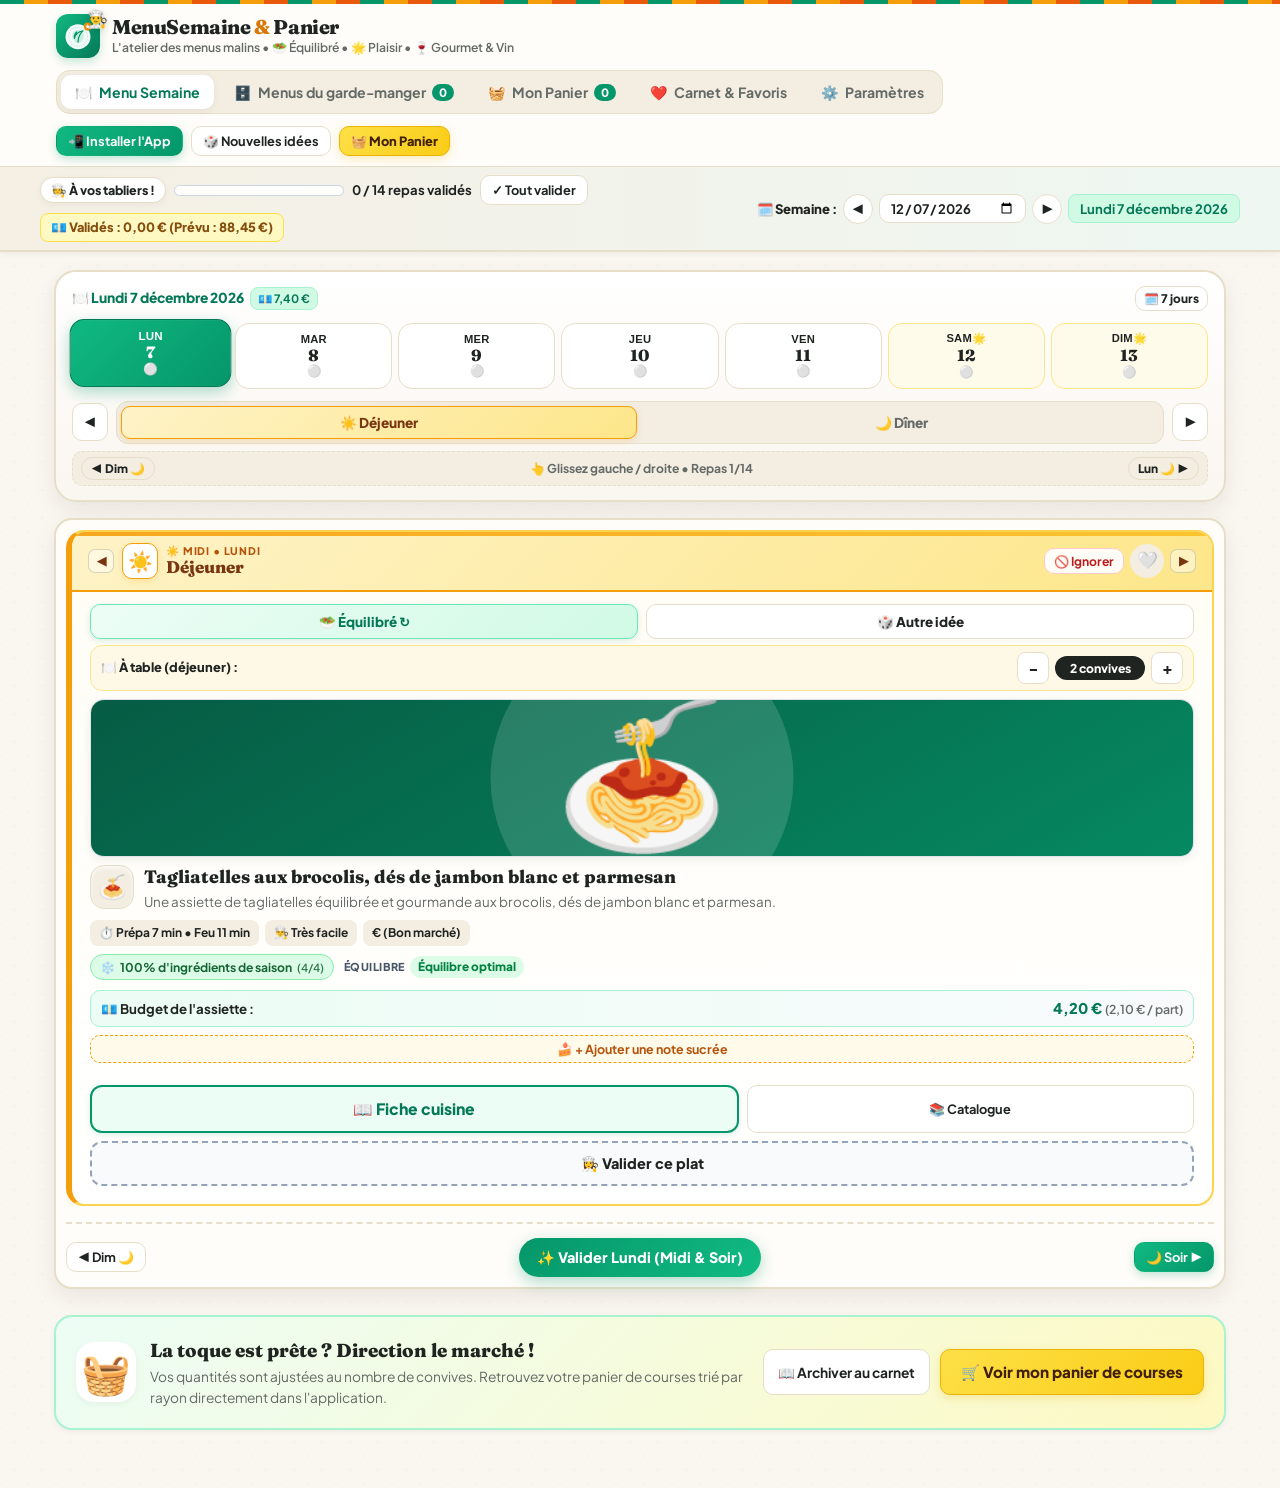
==== commit c4ecbb63: "Mise a jour index.html (v291)" ====
--- a/index.html
+++ b/index.html
@@ -14,7 +14,7 @@
   <link rel="preconnect" href="https://fonts.googleapis.com" />
   <link rel="preconnect" href="https://fonts.gstatic.com" crossorigin />
   <link href="https://fonts.googleapis.com/css2?family=Fraunces:opsz,wght@9..144,700;9..144,800&amp;family=Plus+Jakarta+Sans:wght@500;600;700;800&amp;display=swap" rel="stylesheet" />
-  <link rel="stylesheet" href="styles.css?v=288" />
+  <link rel="stylesheet" href="styles.css?v=291" />
 </head>
 <body>
 
@@ -526,6 +526,26 @@
           </span>
         </div>
 
+        <!-- Bouton Mode Végétarien (ne proposer que des plats veggie) -->
+        <div class="veggie-mode-bar">
+          <div class="veggie-mode-info">
+            <span class="veggie-mode-icon">🌱</span>
+            <div>
+              <strong>Option Végétarien (100% Veggie)</strong>
+              <p>Activez ce bouton pour écarter automatiquement toutes les viandes, volailles, charcuteries, poissons et fruits de mer des menus proposés.</p>
+            </div>
+          </div>
+          <button
+            type="button"
+            id="btn-toggle-vegetarian-mode"
+            class="btn btn-veggie-toggle"
+            onclick="toggleVegetarianMode(event)"
+            aria-pressed="false"
+          >
+            🌱 Végétarien : Désactivé
+          </button>
+        </div>
+
         <!-- Champ d'ajout d'ingrédient(s) à éviter -->
         <div class="avoided-add-row">
           <input
@@ -748,8 +768,8 @@
   <div id="toast" class="toast" role="status" aria-live="polite"></div>
 
   <!-- SCRIPTS -->
-  <script src="data/config.js?v=288"></script>
-  <script src="data/recipes.js?v=288"></script>
-  <script src="app.js?v=288"></script>
+  <script src="data/config.js?v=291"></script>
+  <script src="data/recipes.js?v=291"></script>
+  <script src="app.js?v=291"></script>
 </body>
 </html>
--- a/styles.css
+++ b/styles.css
@@ -1294,16 +1294,7 @@
 }
 
 .meal-photo-banner::after {
-  content: '';
-  position: absolute;
-  inset: 0;
-  background: linear-gradient(
-    to bottom,
-    rgba(15, 23, 42, 0.25) 0%,
-    rgba(15, 23, 42, 0) 40%,
-    rgba(15, 23, 42, 0.52) 100%
-  );
-  pointer-events: none;
+  display: none;
 }
 
 .meal-dish-photo {
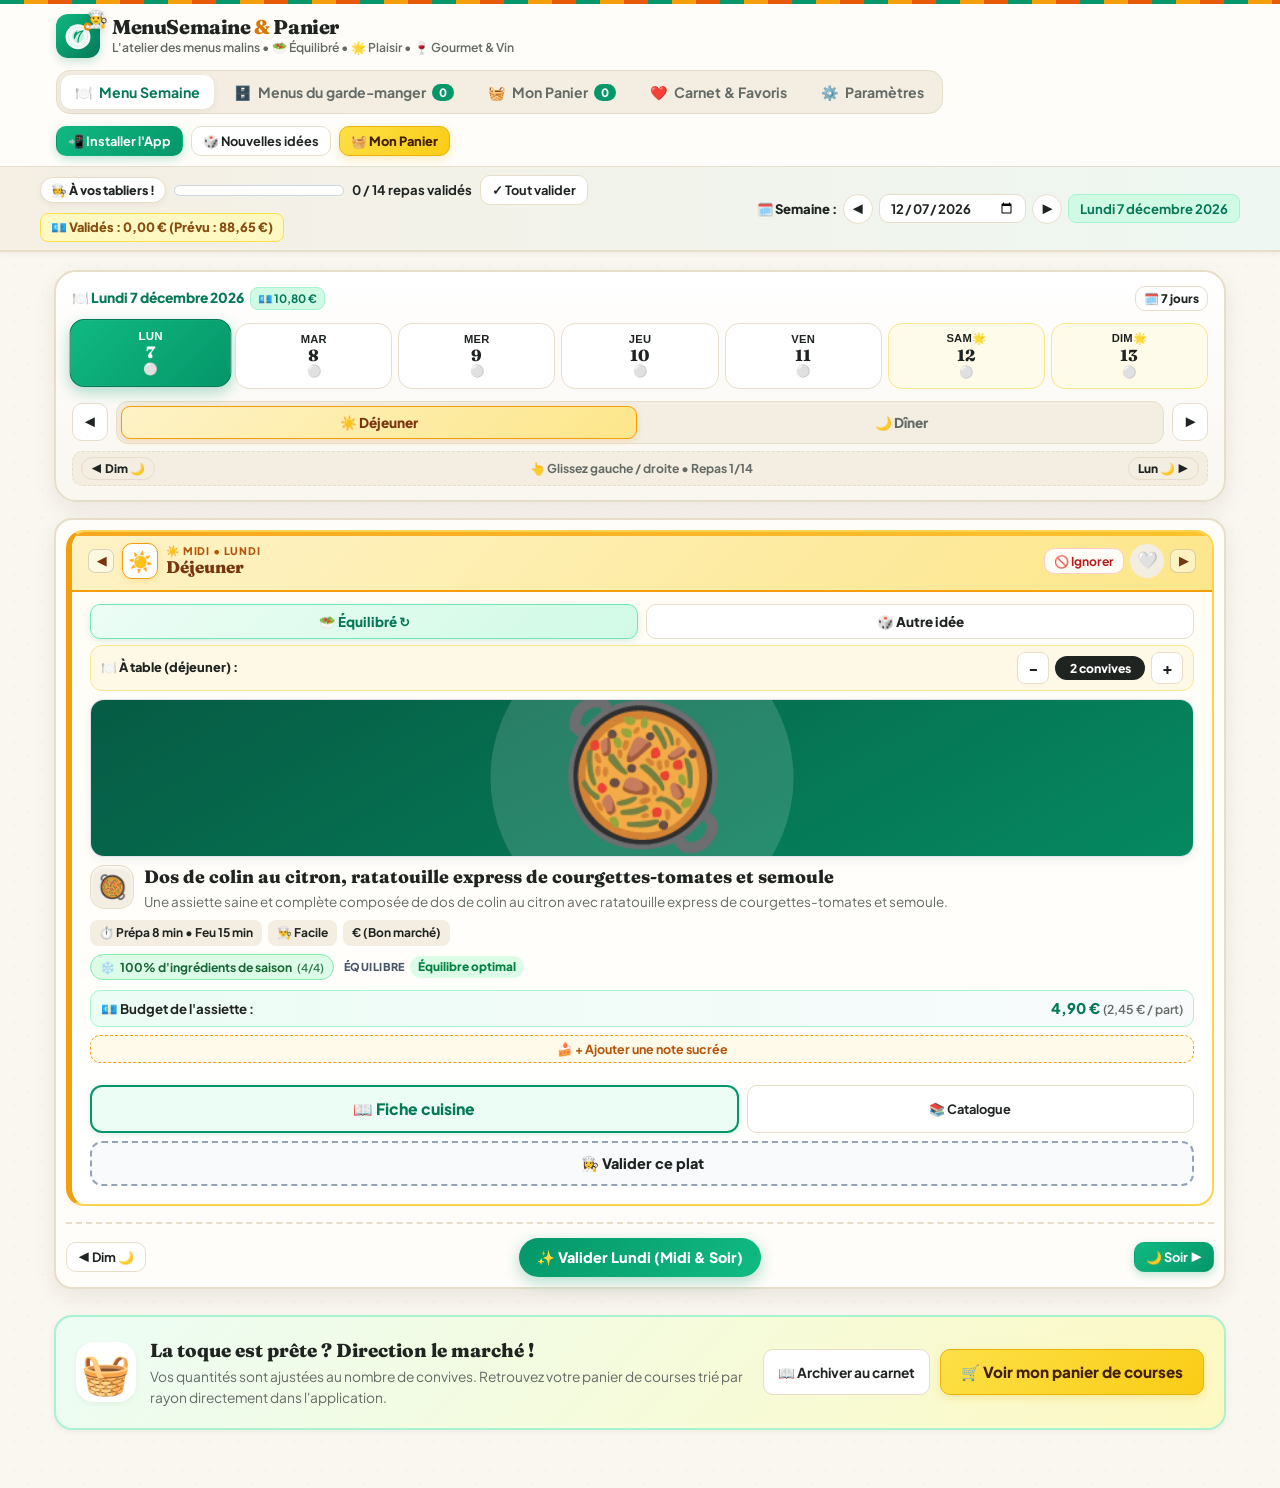
==== commit 4b4e62f6: "Mise a jour index.html (v295)" ====
--- a/index.html
+++ b/index.html
@@ -14,7 +14,7 @@
   <link rel="preconnect" href="https://fonts.googleapis.com" />
   <link rel="preconnect" href="https://fonts.gstatic.com" crossorigin />
   <link href="https://fonts.googleapis.com/css2?family=Fraunces:opsz,wght@9..144,700;9..144,800&amp;family=Plus+Jakarta+Sans:wght@500;600;700;800&amp;display=swap" rel="stylesheet" />
-  <link rel="stylesheet" href="styles.css?v=291" />
+  <link rel="stylesheet" href="styles.css?v=295" />
 </head>
 <body>
 
@@ -768,8 +768,8 @@
   <div id="toast" class="toast" role="status" aria-live="polite"></div>
 
   <!-- SCRIPTS -->
-  <script src="data/config.js?v=291"></script>
-  <script src="data/recipes.js?v=291"></script>
-  <script src="app.js?v=291"></script>
+  <script src="data/config.js?v=295"></script>
+  <script src="data/recipes.js?v=295"></script>
+  <script src="app.js?v=295"></script>
 </body>
 </html>
--- a/styles.css
+++ b/styles.css
@@ -4276,7 +4276,88 @@
   flex-wrap: wrap;
 }
 
-
-
-
-
+.veggie-mode-bar {
+  display: flex;
+  align-items: center;
+  justify-content: space-between;
+  gap: 14px;
+  flex-wrap: wrap;
+  padding: 12px 16px;
+  margin-bottom: 14px;
+  border-radius: var(--radius-md);
+  background: linear-gradient(135deg, #f0fdf4 0%, #dcfce7 100%);
+  border: 1.5px solid #86efac;
+  transition: all 0.2s ease;
+}
+
+.veggie-mode-bar.is-active {
+  background: linear-gradient(135deg, #dcfce7 0%, #bbf7d0 100%);
+  border-color: #16a34a;
+  box-shadow: 0 4px 14px rgba(22, 163, 74, 0.16);
+}
+
+.veggie-mode-info {
+  display: flex;
+  align-items: center;
+  gap: 12px;
+  flex: 1 1 260px;
+}
+
+.veggie-mode-icon {
+  font-size: 1.65rem;
+  width: 42px;
+  height: 42px;
+  border-radius: 12px;
+  background: #ffffff;
+  border: 1px solid #86efac;
+  display: inline-flex;
+  align-items: center;
+  justify-content: center;
+  flex-shrink: 0;
+  box-shadow: 0 2px 6px rgba(22, 163, 74, 0.1);
+}
+
+.veggie-mode-info strong {
+  display: block;
+  font-size: 0.94rem;
+  color: #14532d;
+}
+
+.veggie-mode-info p {
+  font-size: 0.8rem;
+  color: #166534;
+  margin-top: 2px;
+  line-height: 1.35;
+}
+
+.btn-veggie-toggle {
+  padding: 10px 18px;
+  border-radius: 999px;
+  font-weight: 800;
+  font-size: 0.88rem;
+  border: 2px solid #16a34a;
+  background: #ffffff;
+  color: #15803d;
+  cursor: pointer;
+  transition: all 0.18s ease;
+  white-space: nowrap;
+}
+
+.btn-veggie-toggle:hover {
+  background: #f0fdf4;
+  transform: translateY(-1px);
+  box-shadow: 0 4px 10px rgba(22, 163, 74, 0.18);
+}
+
+.btn-veggie-toggle.is-active {
+  background: #16a34a;
+  border-color: #15803d;
+  color: #ffffff;
+  box-shadow: 0 4px 12px rgba(22, 163, 74, 0.3);
+}
+
+
+
+
+
+
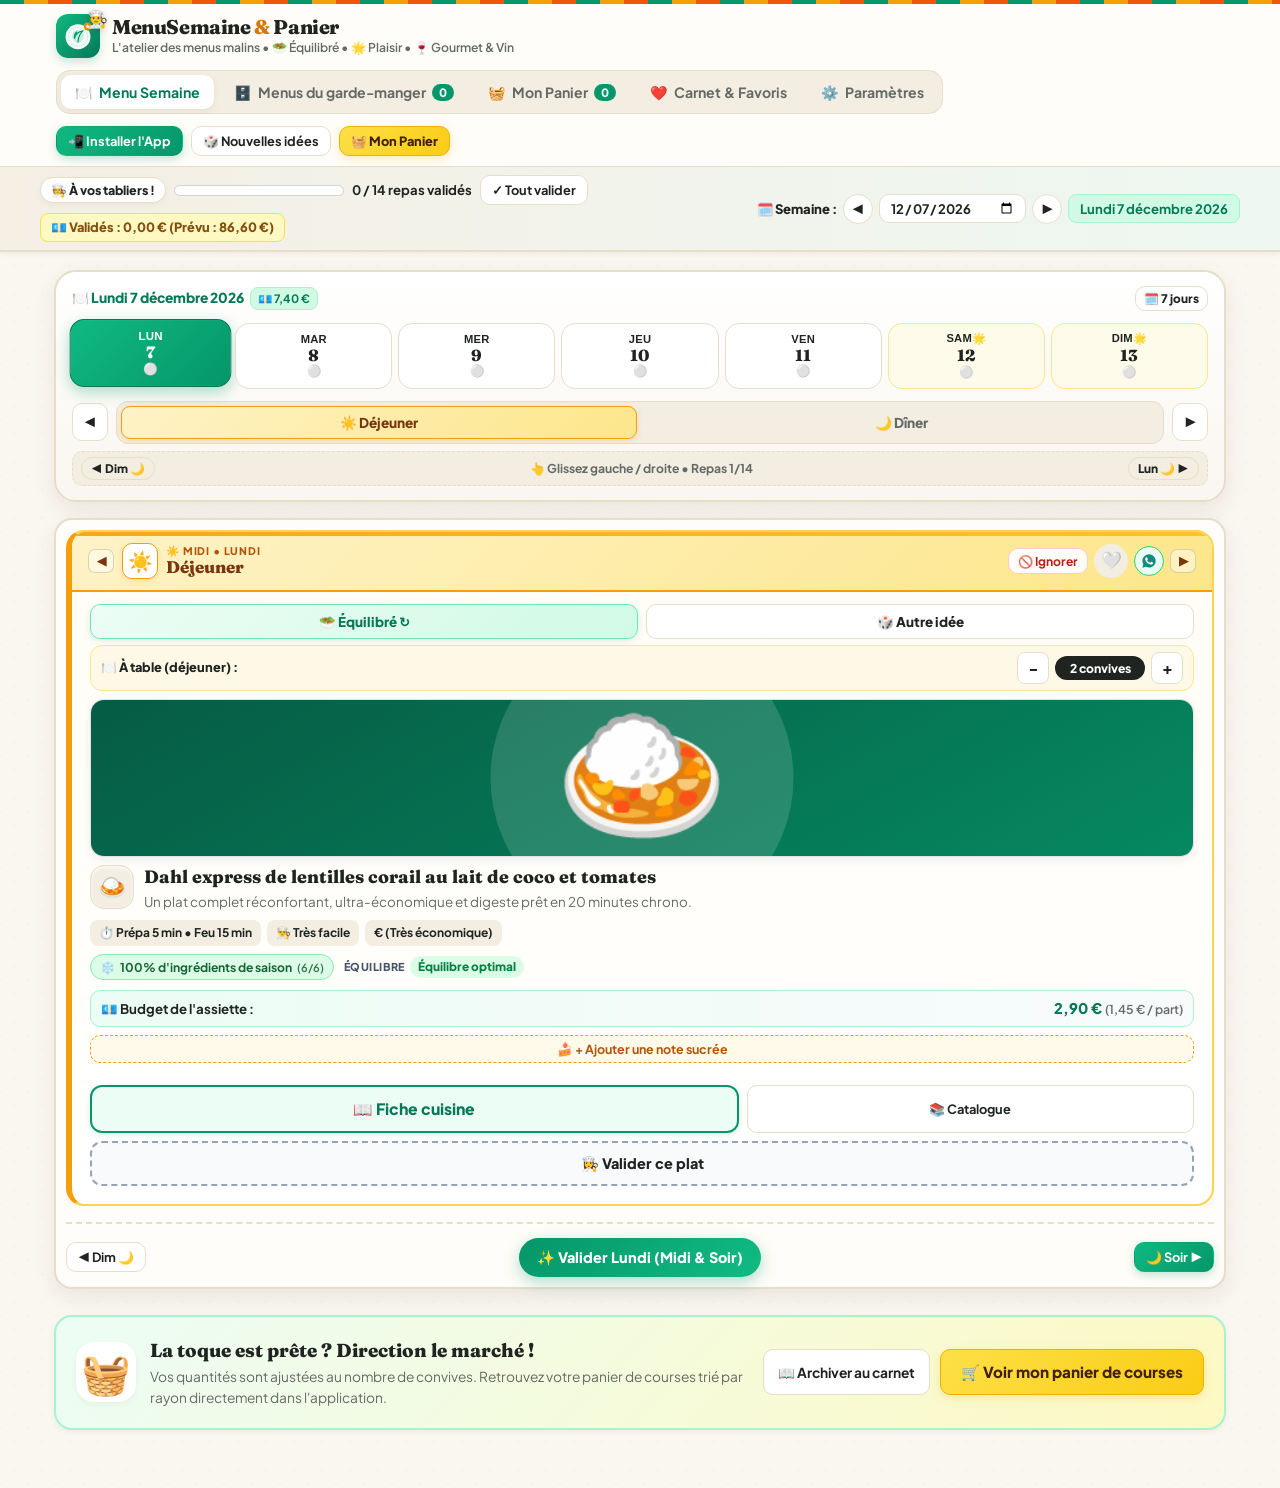
==== commit 7a64cb43: "Mise a jour index.html (v299)" ====
--- a/index.html
+++ b/index.html
@@ -14,7 +14,7 @@
   <link rel="preconnect" href="https://fonts.googleapis.com" />
   <link rel="preconnect" href="https://fonts.gstatic.com" crossorigin />
   <link href="https://fonts.googleapis.com/css2?family=Fraunces:opsz,wght@9..144,700;9..144,800&amp;family=Plus+Jakarta+Sans:wght@500;600;700;800&amp;display=swap" rel="stylesheet" />
-  <link rel="stylesheet" href="styles.css?v=295" />
+  <link rel="stylesheet" href="styles.css?v=299" />
 </head>
 <body>
 
@@ -768,8 +768,8 @@
   <div id="toast" class="toast" role="status" aria-live="polite"></div>
 
   <!-- SCRIPTS -->
-  <script src="data/config.js?v=295"></script>
-  <script src="data/recipes.js?v=295"></script>
-  <script src="app.js?v=295"></script>
+  <script src="data/config.js?v=299"></script>
+  <script src="data/recipes.js?v=299"></script>
+  <script src="app.js?v=299"></script>
 </body>
 </html>
--- a/styles.css
+++ b/styles.css
@@ -4356,8 +4356,80 @@
   box-shadow: 0 4px 12px rgba(22, 163, 74, 0.3);
 }
 
-
-
-
-
-
+/* =========================================================================
+   PARTAGE WHATSAPP DE LA FICHE CUISINE
+   ========================================================================= */
+.btn-whatsapp {
+  background: linear-gradient(135deg, #25d366 0%, #128c7e 100%);
+  color: #ffffff !important;
+  border: 1.5px solid #128c7e;
+  font-weight: 800;
+  box-shadow: 0 3px 10px rgba(37, 211, 102, 0.28);
+}
+
+.btn-whatsapp:hover {
+  background: linear-gradient(135deg, #1ebc5a 0%, #0f766a 100%);
+  transform: translateY(-1px);
+  box-shadow: 0 5px 14px rgba(18, 140, 126, 0.36);
+}
+
+.whatsapp-icon-btn {
+  display: inline-flex;
+  align-items: center;
+  justify-content: center;
+  width: 30px;
+  height: 30px;
+  border-radius: 50%;
+  border: 1.5px solid #25d366;
+  background: #ecfdf5;
+  color: #128c7e;
+  cursor: pointer;
+  transition: all 0.2s ease;
+  padding: 0;
+  flex-shrink: 0;
+}
+
+.whatsapp-icon-btn:hover {
+  background: #25d366;
+  color: #ffffff;
+  transform: scale(1.08);
+  box-shadow: 0 3px 8px rgba(37, 211, 102, 0.35);
+}
+
+.fiche-whatsapp-share-bar {
+  margin-top: 10px;
+  margin-bottom: 10px;
+  padding: 10px 14px;
+  background: linear-gradient(135deg, #f0fdf4 0%, #dcfce7 100%);
+  border: 1.5px solid #86efac;
+  border-radius: var(--radius-md);
+  display: flex;
+  align-items: center;
+  justify-content: space-between;
+  flex-wrap: wrap;
+  gap: 10px;
+}
+
+.fiche-whatsapp-share-text {
+  display: flex;
+  flex-direction: column;
+  gap: 1px;
+}
+
+.fiche-whatsapp-share-text span {
+  font-size: 0.88rem;
+  color: #065f46;
+}
+
+.fiche-whatsapp-share-text small {
+  font-size: 0.76rem;
+  color: #047857;
+}
+
+.fiche-whatsapp-share-actions {
+  display: flex;
+  align-items: center;
+  gap: 8px;
+  flex-wrap: wrap;
+}
+
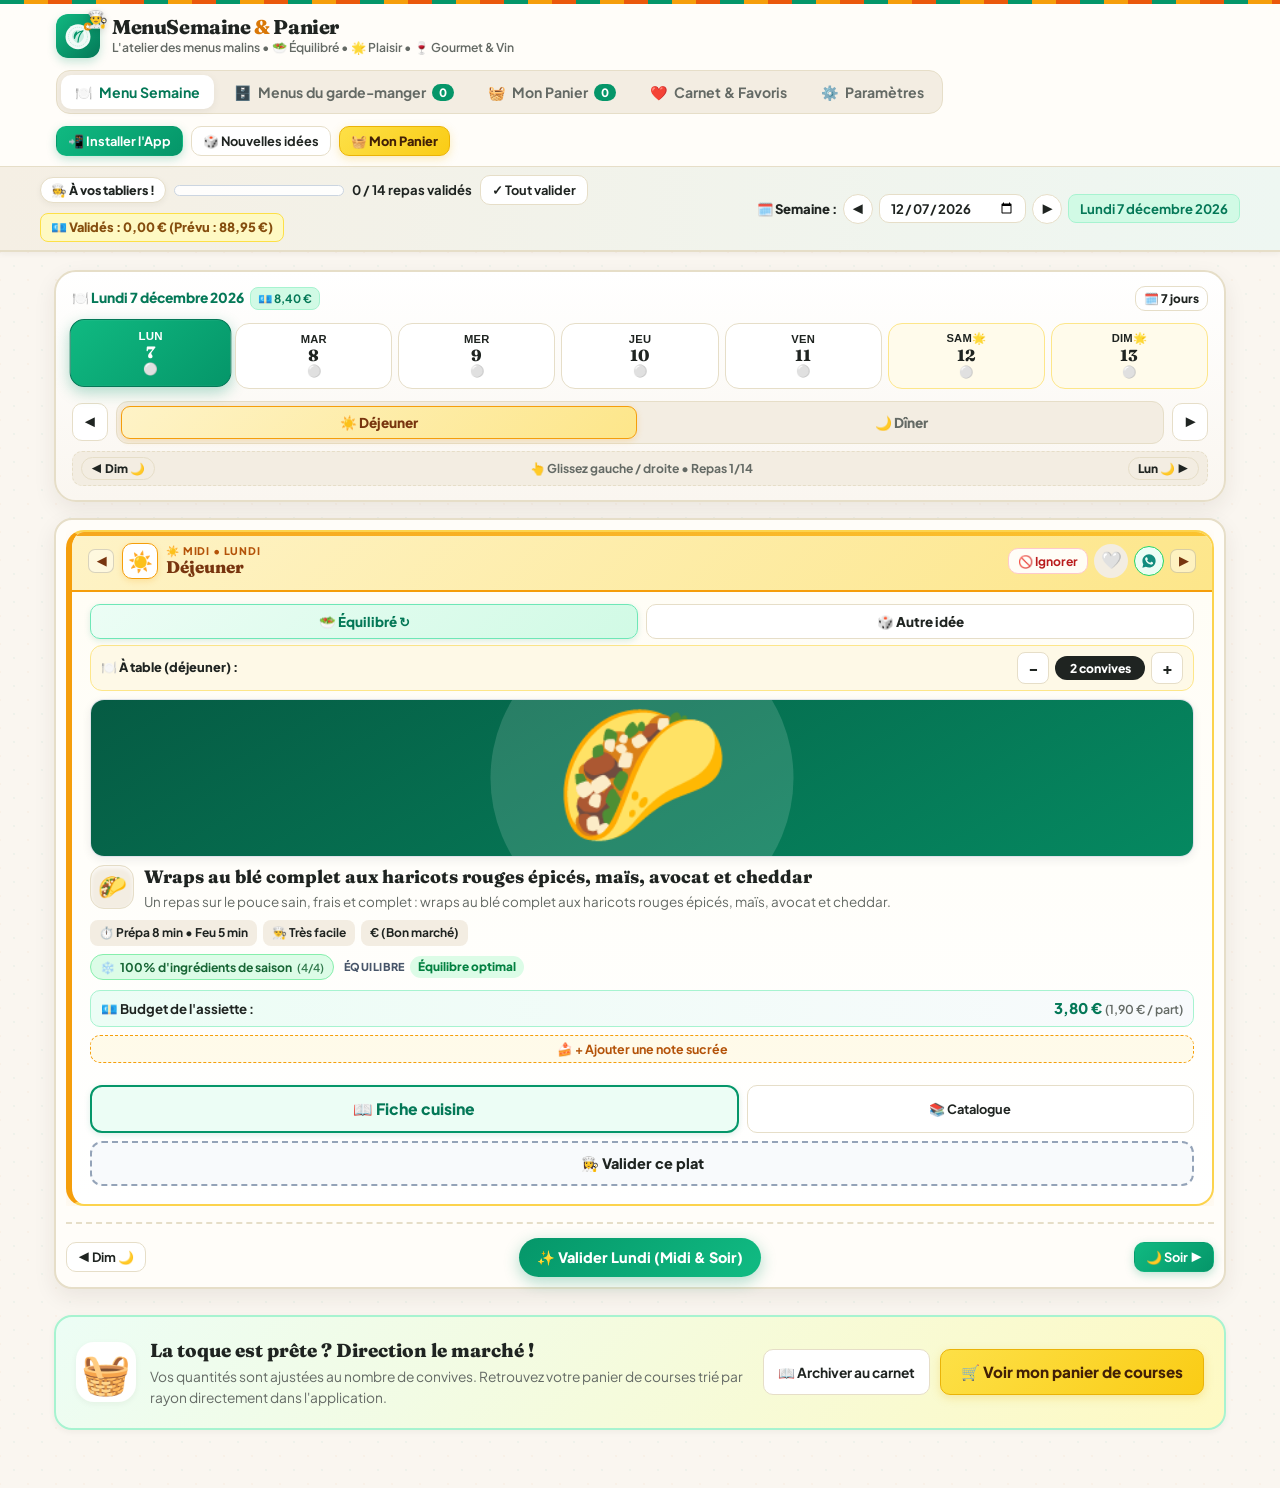
==== commit d224f311: "Mise a jour index.html (v303)" ====
--- a/index.html
+++ b/index.html
@@ -14,7 +14,7 @@
   <link rel="preconnect" href="https://fonts.googleapis.com" />
   <link rel="preconnect" href="https://fonts.gstatic.com" crossorigin />
   <link href="https://fonts.googleapis.com/css2?family=Fraunces:opsz,wght@9..144,700;9..144,800&amp;family=Plus+Jakarta+Sans:wght@500;600;700;800&amp;display=swap" rel="stylesheet" />
-  <link rel="stylesheet" href="styles.css?v=299" />
+  <link rel="stylesheet" href="styles.css?v=303" />
 </head>
 <body>
 
@@ -768,8 +768,8 @@
   <div id="toast" class="toast" role="status" aria-live="polite"></div>
 
   <!-- SCRIPTS -->
-  <script src="data/config.js?v=299"></script>
-  <script src="data/recipes.js?v=299"></script>
-  <script src="app.js?v=299"></script>
+  <script src="data/config.js?v=303"></script>
+  <script src="data/recipes.js?v=303"></script>
+  <script src="app.js?v=303"></script>
 </body>
 </html>
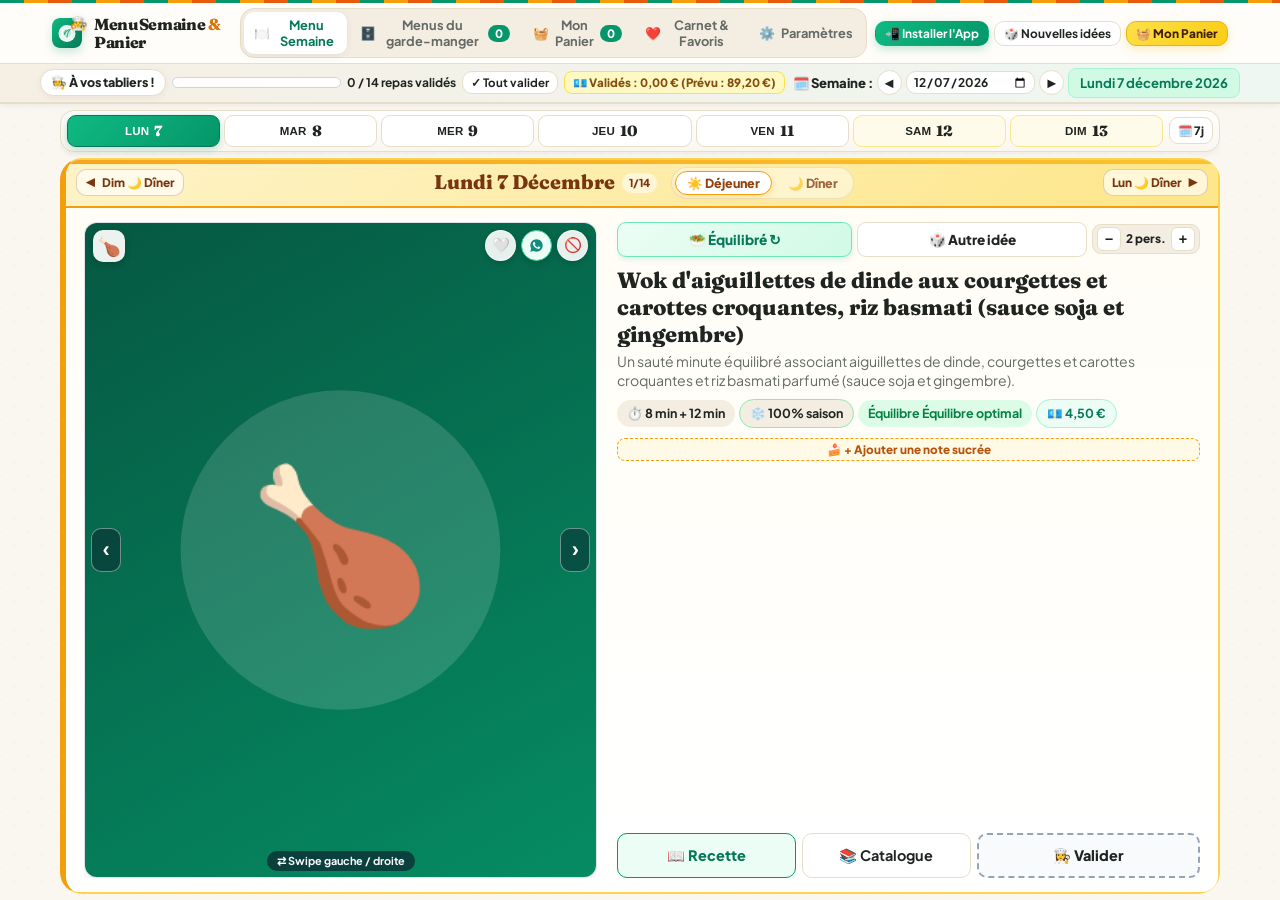
==== commit a9f297c0: "Mise a jour index.html (v307)" ====
--- a/index.html
+++ b/index.html
@@ -14,7 +14,7 @@
   <link rel="preconnect" href="https://fonts.googleapis.com" />
   <link rel="preconnect" href="https://fonts.gstatic.com" crossorigin />
   <link href="https://fonts.googleapis.com/css2?family=Fraunces:opsz,wght@9..144,700;9..144,800&amp;family=Plus+Jakarta+Sans:wght@500;600;700;800&amp;display=swap" rel="stylesheet" />
-  <link rel="stylesheet" href="styles.css?v=303" />
+  <link rel="stylesheet" href="styles.css?v=307" />
 </head>
 <body>
 
@@ -768,8 +768,8 @@
   <div id="toast" class="toast" role="status" aria-live="polite"></div>
 
   <!-- SCRIPTS -->
-  <script src="data/config.js?v=303"></script>
-  <script src="data/recipes.js?v=303"></script>
-  <script src="app.js?v=303"></script>
+  <script src="data/config.js?v=307"></script>
+  <script src="data/recipes.js?v=307"></script>
+  <script src="app.js?v=307"></script>
 </body>
 </html>
--- a/styles.css
+++ b/styles.css
@@ -4433,3 +4433,985 @@
   flex-wrap: wrap;
 }
 
+/* =========================================================================
+   MODE PLEIN ÉCRAN SANS SCROLL : MENUS PROPOSÉS + JOUR + DÉJEUNER/DÎNER + SWIPE
+   ========================================================================= */
+html.planner-fullscreen-html,
+body.planner-fullscreen-mode {
+  height: 100vh;
+  height: 100dvh;
+  max-height: 100dvh;
+  overflow: hidden !important;
+}
+
+body.planner-fullscreen-mode {
+  display: flex;
+  flex-direction: column;
+  padding-bottom: 0 !important;
+}
+
+body.planner-fullscreen-mode .app-header {
+  flex-shrink: 0;
+  position: relative;
+}
+
+body.planner-fullscreen-mode .app-header::before {
+  height: 3px;
+}
+
+body.planner-fullscreen-mode .header-inner {
+  padding: 5px 12px;
+  gap: 8px;
+  flex-wrap: nowrap;
+}
+
+body.planner-fullscreen-mode .brand-icon {
+  width: 30px;
+  height: 30px;
+  border-radius: 8px;
+}
+
+body.planner-fullscreen-mode .brand-chef-hat {
+  font-size: 0.82rem;
+  top: -5px;
+  right: -5px;
+}
+
+body.planner-fullscreen-mode .brand-title {
+  font-size: 1rem;
+}
+
+body.planner-fullscreen-mode .brand-subtitle {
+  display: none !important;
+}
+
+body.planner-fullscreen-mode .desktop-nav {
+  padding: 3px;
+  gap: 3px;
+}
+
+body.planner-fullscreen-mode .desktop-nav .nav-btn {
+  padding: 5px 10px;
+  font-size: 0.8rem;
+}
+
+body.planner-fullscreen-mode .header-actions {
+  width: auto !important;
+  flex-wrap: nowrap;
+  gap: 5px;
+}
+
+body.planner-fullscreen-mode .header-actions .btn {
+  flex: 0 0 auto;
+  padding: 4px 9px;
+  font-size: 0.74rem;
+  white-space: nowrap;
+}
+
+body.planner-fullscreen-mode .status-bar {
+  padding: 4px 12px;
+}
+
+body.planner-fullscreen-mode .status-bar-inner {
+  flex-direction: row !important;
+  flex-wrap: nowrap;
+  align-items: center;
+  justify-content: space-between;
+  gap: 8px;
+}
+
+body.planner-fullscreen-mode .validation-progress {
+  min-width: 0;
+  flex-wrap: nowrap;
+  gap: 6px;
+}
+
+body.planner-fullscreen-mode .progress-text {
+  font-size: 0.75rem;
+  white-space: nowrap;
+}
+
+body.planner-fullscreen-mode #btn-validate-all {
+  padding: 3px 8px;
+  font-size: 0.72rem;
+  white-space: nowrap;
+}
+
+body.planner-fullscreen-mode .budget-total-pill {
+  font-size: 0.72rem !important;
+  padding: 2px 8px !important;
+  white-space: nowrap;
+}
+
+body.planner-fullscreen-mode .global-controls {
+  flex-wrap: nowrap;
+  gap: 4px;
+}
+
+body.planner-fullscreen-mode .date-picker-input {
+  padding: 2px 6px !important;
+  font-size: 0.75rem !important;
+}
+
+body.planner-fullscreen-mode .btn-icon-round {
+  width: 25px;
+  height: 25px;
+  font-size: 0.7rem;
+}
+
+@media (max-width: 980px) {
+  body.planner-fullscreen-mode #chef-mood-badge,
+  body.planner-fullscreen-mode .progress-track,
+  body.planner-fullscreen-mode .week-picker-label,
+  body.planner-fullscreen-mode .week-formatted-pill,
+  body.planner-fullscreen-mode #total-week-cost-badge {
+    display: none !important;
+  }
+}
+
+@media (max-width: 839px) {
+  body.planner-fullscreen-mode .header-actions .btn-keep {
+    display: none !important;
+  }
+
+  body.planner-fullscreen-mode .mobile-bottom-nav {
+    position: relative;
+    flex-shrink: 0;
+    padding: 4px 6px calc(4px + env(safe-area-inset-bottom, 0px));
+  }
+
+  body.planner-fullscreen-mode .mobile-nav-item {
+    padding: 4px 2px;
+    font-size: 0.68rem;
+    gap: 1px;
+  }
+
+  body.planner-fullscreen-mode .mobile-nav-icon {
+    font-size: 1.12rem;
+  }
+}
+
+body.planner-fullscreen-mode .main-container {
+  flex: 1 1 0%;
+  min-height: 0;
+  width: 100%;
+  max-width: 1180px;
+  margin: 0 auto !important;
+  padding: 6px 10px !important;
+  display: flex;
+  flex-direction: column;
+  overflow: hidden;
+}
+
+body.planner-fullscreen-mode #admin-announcement-bar,
+body.planner-fullscreen-mode .chef-cta-banner {
+  display: none !important;
+}
+
+body.planner-fullscreen-mode #view-planner.active {
+  flex: 1 1 0%;
+  min-height: 0;
+  display: flex !important;
+  flex-direction: column;
+  gap: 6px;
+  overflow: hidden;
+  animation: none;
+}
+
+body.planner-fullscreen-mode #day-pager-container {
+  flex-shrink: 0;
+}
+
+/* Barre compacte des 7 jours en haut */
+.day-pager-card.day-pager-slim {
+  padding: 4px 6px !important;
+  margin-bottom: 0 !important;
+  border-radius: 14px;
+  border-width: 1.5px;
+  display: flex;
+  align-items: center;
+  gap: 6px;
+  box-shadow: var(--shadow-sm);
+}
+
+.day-tabs-strip.day-tabs-slim {
+  flex: 1;
+  margin-bottom: 0 !important;
+  gap: 4px;
+}
+
+.day-pager-slim .day-tab-btn {
+  padding: 3px 2px;
+  border-radius: 9px;
+  gap: 0;
+  flex-direction: column;
+  min-height: 32px;
+}
+
+.day-pager-slim .day-tab-btn.active {
+  transform: none;
+  box-shadow: 0 2px 8px rgba(5, 150, 105, 0.28);
+}
+
+.day-pager-slim .day-tab-short {
+  font-size: 0.62rem;
+  line-height: 1.05;
+}
+
+.day-pager-slim .day-tab-num {
+  font-size: 0.85rem;
+  line-height: 1.1;
+}
+
+.day-tab-sup {
+  font-family: var(--font-sans);
+  font-size: 0.62rem;
+  margin-left: 1px;
+}
+
+@media (min-width: 680px) {
+  .day-pager-slim .day-tab-btn {
+    flex-direction: row;
+    gap: 5px;
+    padding: 5px 6px;
+  }
+  .day-pager-slim .day-tab-short {
+    font-size: 0.72rem;
+  }
+  .day-pager-slim .day-tab-num {
+    font-size: 0.92rem;
+  }
+}
+
+.fs-view-toggle-btn {
+  flex-shrink: 0;
+  padding: 5px 8px !important;
+  font-size: 0.72rem !important;
+  font-weight: 800 !important;
+  border-radius: 9px !important;
+  white-space: nowrap;
+}
+
+/* Conteneur Plein Écran de la carte de menu */
+body.planner-fullscreen-mode #weekday-meals-grid,
+body.planner-fullscreen-mode #weekend-meals-grid {
+  flex: 1 1 0%;
+  min-height: 0;
+  gap: 0;
+  overflow: hidden;
+}
+
+.day-group.day-group-fullscreen {
+  flex: 1 1 0%;
+  min-height: 0;
+  padding: 0 !important;
+  border: none !important;
+  background: transparent !important;
+  box-shadow: none !important;
+  display: flex;
+  flex-direction: column;
+  overflow: hidden;
+  animation: none;
+}
+
+body.planner-fullscreen-mode .day-meal-single-stage {
+  flex: 1 1 0%;
+  min-height: 0;
+  display: flex;
+  flex-direction: column;
+  overflow: hidden;
+  touch-action: none;
+}
+
+.meal-card.is-fullscreen-card {
+  flex: 1 1 0%;
+  min-height: 0;
+  height: 100%;
+  padding: 0 !important;
+  gap: 0 !important;
+  display: flex;
+  flex-direction: column;
+  justify-content: flex-start;
+  border-radius: 18px;
+  box-shadow: var(--shadow-md);
+  overflow: hidden;
+}
+
+.meal-card.is-fullscreen-card:hover {
+  transform: none;
+}
+
+/* Bandeau supérieur très lisible : JOUR + DÉJEUNER / DÎNER + Flèches Gauche/Droite */
+.meal-time-banner.fullscreen-meal-header {
+  margin: 0 !important;
+  padding: 7px 10px !important;
+  flex-shrink: 0;
+  display: grid;
+  grid-template-columns: auto 1fr auto;
+  align-items: center;
+  gap: 8px;
+  flex-wrap: nowrap;
+}
+
+.fs-header-center {
+  display: flex;
+  flex-direction: column;
+  align-items: center;
+  justify-content: center;
+  gap: 4px;
+  min-width: 0;
+}
+
+@media (min-width: 760px) {
+  .fs-header-center {
+    flex-direction: row;
+    gap: 14px;
+  }
+}
+
+.fs-day-heading {
+  display: inline-flex;
+  align-items: center;
+  gap: 7px;
+  min-width: 0;
+}
+
+.fs-day-name {
+  font-family: var(--font-display);
+  font-size: clamp(0.98rem, 2.2vw, 1.24rem);
+  font-weight: 800;
+  line-height: 1.15;
+  text-transform: capitalize;
+  white-space: nowrap;
+  overflow: hidden;
+  text-overflow: ellipsis;
+}
+
+.lunch-banner .fs-day-name {
+  color: #78350f;
+}
+
+.dinner-banner .fs-day-name {
+  color: #ffffff;
+}
+
+.fs-meal-counter {
+  font-size: 0.68rem;
+  font-weight: 800;
+  padding: 2px 7px;
+  border-radius: 999px;
+  background: rgba(255, 255, 255, 0.55);
+  color: #78350f;
+  flex-shrink: 0;
+}
+
+.dinner-banner .fs-meal-counter {
+  background: rgba(255, 255, 255, 0.16);
+  color: #e0e7ff;
+}
+
+.fs-meal-type-pills {
+  display: inline-flex;
+  align-items: center;
+  gap: 4px;
+  background: rgba(255, 255, 255, 0.48);
+  padding: 3px;
+  border-radius: 999px;
+  border: 1px solid rgba(0, 0, 0, 0.08);
+}
+
+.dinner-banner .fs-meal-type-pills {
+  background: rgba(15, 23, 42, 0.42);
+  border-color: rgba(255, 255, 255, 0.18);
+}
+
+.fs-meal-type-pill {
+  border: 1.5px solid transparent;
+  background: transparent;
+  border-radius: 999px;
+  padding: 3px 11px;
+  font-family: var(--font-sans);
+  font-size: 0.78rem;
+  font-weight: 800;
+  cursor: pointer;
+  display: inline-flex;
+  align-items: center;
+  gap: 4px;
+  color: rgba(120, 53, 15, 0.75);
+  transition: all 0.18s ease;
+  white-space: nowrap;
+}
+
+.dinner-banner .fs-meal-type-pill {
+  color: rgba(224, 231, 255, 0.78);
+}
+
+.fs-meal-type-pill.is-lunch-pill.active {
+  background: #ffffff;
+  color: #92400e;
+  border-color: #f59e0b;
+  box-shadow: 0 2px 6px rgba(245, 158, 11, 0.28);
+}
+
+.fs-meal-type-pill.is-dinner-pill.active {
+  background: #4f46e5;
+  color: #ffffff;
+  border-color: #a5b4fc;
+  box-shadow: 0 2px 8px rgba(79, 70, 229, 0.45);
+}
+
+.fs-pill-state {
+  font-size: 0.7rem;
+}
+
+.fs-meal-nav-btn {
+  border: 1px solid rgba(120, 53, 15, 0.22);
+  background: rgba(255, 255, 255, 0.65);
+  color: #78350f;
+  border-radius: 10px;
+  padding: 5px 8px;
+  font-family: var(--font-sans);
+  font-size: 0.74rem;
+  font-weight: 800;
+  cursor: pointer;
+  display: inline-flex;
+  align-items: center;
+  gap: 5px;
+  transition: transform 0.15s ease, background 0.15s ease;
+  white-space: nowrap;
+}
+
+.fs-meal-nav-btn:hover {
+  background: #ffffff;
+  transform: scale(1.03);
+}
+
+.dinner-banner .fs-meal-nav-btn {
+  border-color: rgba(255, 255, 255, 0.26);
+  background: rgba(255, 255, 255, 0.12);
+  color: #ffffff;
+}
+
+.dinner-banner .fs-meal-nav-btn:hover {
+  background: rgba(255, 255, 255, 0.24);
+}
+
+@media (max-width: 480px) {
+  .fs-nav-sub {
+    display: none;
+  }
+  .fs-meal-nav-btn {
+    width: 34px;
+    height: 34px;
+    padding: 0;
+    justify-content: center;
+    font-size: 0.85rem;
+  }
+}
+
+/* Corps de la carte Plein Écran */
+.fs-card-body {
+  flex: 1 1 0%;
+  min-height: 0;
+  display: flex;
+  flex-direction: column;
+  padding: 8px 11px 10px 11px;
+  gap: 7px;
+  overflow: hidden;
+}
+
+.fs-photo-col {
+  flex: 1 1 64px;
+  min-height: 56px;
+  display: flex;
+  overflow: hidden;
+}
+
+.meal-photo-banner.fs-photo-banner {
+  flex: 1;
+  width: 100%;
+  height: 100% !important;
+  min-height: 56px;
+  margin-top: 0 !important;
+  border-radius: 13px;
+}
+
+/* Surcouches sur la photo (Favori, WhatsApp, Ignorer, Flèches latérales) */
+.fs-photo-top-overlay {
+  position: absolute;
+  top: 7px;
+  left: 8px;
+  right: 8px;
+  display: flex;
+  align-items: center;
+  justify-content: space-between;
+  z-index: 3;
+  pointer-events: none;
+}
+
+.fs-photo-left-badges,
+.fs-photo-right-actions {
+  display: inline-flex;
+  align-items: center;
+  gap: 5px;
+  pointer-events: auto;
+}
+
+.fs-photo-emoji {
+  width: 32px;
+  height: 32px;
+  border-radius: 10px;
+  background: rgba(255, 255, 255, 0.92);
+  backdrop-filter: blur(6px);
+  display: inline-flex;
+  align-items: center;
+  justify-content: center;
+  font-size: 1.15rem;
+  box-shadow: 0 2px 6px rgba(0, 0, 0, 0.18);
+}
+
+.fs-photo-icon-btn {
+  width: 31px;
+  height: 31px;
+  border-radius: 50%;
+  border: 1px solid rgba(255, 255, 255, 0.65);
+  background: rgba(255, 255, 255, 0.9);
+  backdrop-filter: blur(6px);
+  color: #1e293b;
+  font-size: 0.9rem;
+  display: inline-flex;
+  align-items: center;
+  justify-content: center;
+  cursor: pointer;
+  padding: 0;
+  box-shadow: 0 2px 6px rgba(0, 0, 0, 0.16);
+  transition: transform 0.15s ease, background 0.15s ease;
+}
+
+.fs-photo-icon-btn:hover {
+  transform: scale(1.1);
+  background: #ffffff;
+}
+
+.fs-photo-icon-btn.is-fav {
+  background: #ffe4e6;
+  border-color: #fda4af;
+}
+
+.fs-photo-icon-btn.is-whatsapp {
+  background: #ecfdf5;
+  color: #128c7e;
+  border-color: #34d399;
+}
+
+.fs-photo-edge-arrow {
+  position: absolute;
+  top: 50%;
+  transform: translateY(-50%);
+  width: 30px;
+  height: 44px;
+  border: 1px solid rgba(255, 255, 255, 0.4);
+  background: rgba(15, 23, 42, 0.42);
+  backdrop-filter: blur(4px);
+  color: #ffffff;
+  font-size: 1.35rem;
+  font-weight: 800;
+  line-height: 1;
+  border-radius: 10px;
+  display: inline-flex;
+  align-items: center;
+  justify-content: center;
+  cursor: pointer;
+  z-index: 3;
+  transition: background 0.15s ease, transform 0.15s ease;
+}
+
+.fs-photo-edge-arrow.is-left {
+  left: 6px;
+}
+
+.fs-photo-edge-arrow.is-right {
+  right: 6px;
+}
+
+.fs-photo-edge-arrow:hover {
+  background: rgba(5, 150, 105, 0.85);
+}
+
+.fs-photo-bottom-cue {
+  position: absolute;
+  bottom: 6px;
+  left: 50%;
+  transform: translateX(-50%);
+  background: rgba(15, 23, 42, 0.62);
+  backdrop-filter: blur(4px);
+  color: #f8fafc;
+  font-size: 0.68rem;
+  font-weight: 700;
+  padding: 2px 10px;
+  border-radius: 999px;
+  pointer-events: none;
+  white-space: nowrap;
+  z-index: 2;
+}
+
+/* Détails & Contrôles compacts */
+.fs-details-col {
+  flex: 0 0 auto;
+  display: flex;
+  flex-direction: column;
+  justify-content: space-between;
+  gap: 6px;
+  min-width: 0;
+}
+
+.fs-top-stack {
+  display: flex;
+  flex-direction: column;
+  gap: 5px;
+  min-width: 0;
+}
+
+.fs-toolbar-row {
+  display: flex;
+  align-items: center;
+  gap: 5px;
+}
+
+.fs-style-btn,
+.fs-shuffle-btn {
+  padding: 5px 8px !important;
+  font-size: 0.77rem !important;
+  border-radius: 9px !important;
+  flex: 1 1 auto;
+}
+
+.fs-servings-inline {
+  display: inline-flex;
+  align-items: center;
+  gap: 3px;
+  background: var(--bg-subtle);
+  border: 1px solid var(--border-color);
+  border-radius: 9px;
+  padding: 2px 4px;
+  flex-shrink: 0;
+}
+
+.fs-step-btn {
+  width: 24px;
+  height: 24px;
+  border-radius: 6px;
+  border: 1px solid var(--border-color);
+  background: #ffffff;
+  color: var(--text-main);
+  font-weight: 800;
+  font-size: 0.9rem;
+  line-height: 1;
+  cursor: pointer;
+  display: inline-flex;
+  align-items: center;
+  justify-content: center;
+}
+
+.fs-step-btn:hover {
+  border-color: var(--primary);
+  color: var(--primary-hover);
+}
+
+.fs-servings-val {
+  font-size: 0.74rem;
+  font-weight: 800;
+  min-width: 44px;
+  text-align: center;
+  color: var(--text-main);
+}
+
+.fs-title-block {
+  min-width: 0;
+}
+
+.fs-meal-title {
+  font-size: clamp(0.98rem, 2vw, 1.25rem) !important;
+  line-height: 1.22 !important;
+  display: -webkit-box;
+  -webkit-line-clamp: 2;
+  -webkit-box-orient: vertical;
+  overflow: hidden;
+}
+
+.fs-meal-desc {
+  font-size: 0.78rem !important;
+  line-height: 1.3 !important;
+  margin-top: 2px !important;
+  display: -webkit-box;
+  -webkit-line-clamp: 2;
+  -webkit-box-orient: vertical;
+  overflow: hidden;
+}
+
+.fs-meta-strip {
+  display: flex;
+  align-items: center;
+  flex-wrap: wrap;
+  gap: 4px;
+}
+
+.fs-meta-chip {
+  font-size: 0.71rem;
+  font-weight: 700;
+  padding: 2px 7px;
+  border-radius: 999px;
+  background: var(--bg-subtle);
+  color: var(--text-main);
+  white-space: nowrap;
+}
+
+.fs-cost-chip {
+  background: #ecfdf5;
+  color: var(--primary-hover);
+  border: 1px solid #a7f3d0;
+}
+
+/* Bandeaux compacts Vin (Gourmet) & Dessert */
+.fs-wine-strip,
+.fs-dessert-strip {
+  display: flex;
+  align-items: center;
+  justify-content: space-between;
+  gap: 6px;
+  padding: 4px 8px;
+  border-radius: 9px;
+  min-width: 0;
+}
+
+.fs-wine-strip {
+  background: linear-gradient(135deg, #fff1f2 0%, #fffbeb 100%);
+  border: 1px solid var(--gourmet-border);
+  border-left: 4px solid var(--gourmet);
+}
+
+.fs-dessert-strip {
+  background: linear-gradient(135deg, rgba(254, 243, 199, 0.75) 0%, rgba(255, 251, 235, 0.95) 100%);
+  border: 1px dashed #f59e0b;
+}
+
+.fs-wine-info,
+.fs-dessert-info {
+  flex: 1;
+  min-width: 0;
+  white-space: nowrap;
+  overflow: hidden;
+  text-overflow: ellipsis;
+  font-size: 0.75rem;
+}
+
+.fs-wine-title {
+  font-weight: 800;
+  color: #4c0519;
+}
+
+.fs-wine-sub,
+.fs-dessert-sub {
+  font-size: 0.7rem;
+  color: var(--text-muted);
+  margin-left: 4px;
+}
+
+.fs-dessert-title {
+  font-weight: 800;
+  color: var(--text-main);
+}
+
+.fs-inline-actions {
+  display: inline-flex;
+  align-items: center;
+  gap: 4px;
+  flex-shrink: 0;
+}
+
+.fs-mini-btn {
+  border: 1px solid var(--border-color);
+  background: #ffffff;
+  color: var(--text-main);
+  border-radius: 7px;
+  padding: 2px 6px;
+  font-size: 0.72rem;
+  font-weight: 800;
+  cursor: pointer;
+  line-height: 1.25;
+}
+
+.fs-mini-btn.is-added {
+  background: var(--gourmet);
+  color: #ffffff;
+  border-color: var(--gourmet);
+}
+
+.fs-mini-btn.is-danger {
+  color: #b91c1c;
+  border-color: #fecaca;
+}
+
+.fs-add-dessert-btn {
+  width: 100%;
+  border: 1px dashed #f59e0b;
+  background: rgba(254, 243, 199, 0.35);
+  color: var(--pleasure-hover);
+  border-radius: 8px;
+  padding: 3px 8px;
+  font-family: var(--font-sans);
+  font-size: 0.73rem;
+  font-weight: 800;
+  cursor: pointer;
+  text-align: center;
+}
+
+.fs-add-dessert-btn:hover {
+  background: rgba(254, 243, 199, 0.75);
+}
+
+/* Barre d'actions finale sur 1 seule ligne */
+.fs-actions-row {
+  display: grid;
+  grid-template-columns: 1fr 0.95fr 1.25fr;
+  gap: 6px;
+  align-items: stretch;
+}
+
+.fs-actions-row .btn {
+  padding: 8px 8px !important;
+  font-size: 0.8rem !important;
+  border-radius: 10px !important;
+  white-space: nowrap;
+  grid-column: auto !important;
+}
+
+.fs-actions-row .fs-btn-fiche {
+  border: 1.5px solid var(--primary) !important;
+  background: #ecfdf5 !important;
+  color: var(--primary-hover) !important;
+  font-weight: 800 !important;
+}
+
+/* État repas ignoré en plein écran */
+.fs-skipped-body {
+  flex: 1 1 0%;
+  min-height: 0;
+  display: flex;
+  flex-direction: column;
+  align-items: center;
+  justify-content: center;
+  text-align: center;
+  padding: 20px 16px;
+  gap: 10px;
+}
+
+.fs-skipped-icon {
+  font-size: 2.2rem;
+}
+
+.fs-skipped-title {
+  font-family: var(--font-display);
+  font-size: 1.08rem;
+  color: var(--text-main);
+}
+
+.fs-skipped-desc {
+  font-size: 0.83rem;
+  color: var(--text-muted);
+  max-width: 440px;
+}
+
+.fs-swipe-footer-cue {
+  margin-top: 8px;
+  font-size: 0.76rem;
+  font-weight: 700;
+  color: var(--text-muted);
+  background: var(--bg-subtle);
+  padding: 5px 12px;
+  border-radius: 999px;
+}
+
+/* Mise en page Grand Écran / Tablette Paysage (2 colonnes plein écran sans scroll) */
+@media (min-width: 860px) {
+  .fs-card-body {
+    display: grid;
+    grid-template-columns: 46% 1fr;
+    gap: 20px;
+    padding: 14px 18px;
+    align-items: stretch;
+  }
+
+  .fs-photo-col {
+    height: 100%;
+    min-height: 0;
+  }
+
+  .fs-details-col {
+    height: 100%;
+    min-height: 0;
+    justify-content: space-between;
+    gap: 12px;
+    overflow-y: auto;
+  }
+
+  .fs-top-stack {
+    gap: 10px;
+  }
+
+  .fs-style-btn,
+  .fs-shuffle-btn {
+    padding: 8px 12px !important;
+    font-size: 0.85rem !important;
+  }
+
+  .fs-meal-title {
+    font-size: 1.38rem !important;
+    -webkit-line-clamp: 3;
+  }
+
+  .fs-meal-desc {
+    font-size: 0.88rem !important;
+    -webkit-line-clamp: 3;
+    margin-top: 5px !important;
+  }
+
+  .fs-meta-chip {
+    font-size: 0.78rem;
+    padding: 4px 10px;
+  }
+
+  .fs-wine-strip,
+  .fs-dessert-strip {
+    padding: 8px 12px;
+  }
+
+  .fs-wine-info,
+  .fs-dessert-info {
+    font-size: 0.83rem;
+  }
+
+  .fs-actions-row .btn {
+    padding: 11px 14px !important;
+    font-size: 0.9rem !important;
+  }
+}
+
+/* Écrans très courts en hauteur (ex: iPhone SE / fenêtres réduites) */
+@media (max-height: 670px) and (max-width: 859px) {
+  .fs-meal-desc {
+    display: none;
+  }
+
+  .fs-card-body {
+    padding: 6px 9px 8px 9px;
+    gap: 5px;
+  }
+
+  .fs-actions-row .btn {
+    padding: 6px 6px !important;
+    font-size: 0.76rem !important;
+  }
+}
+
+
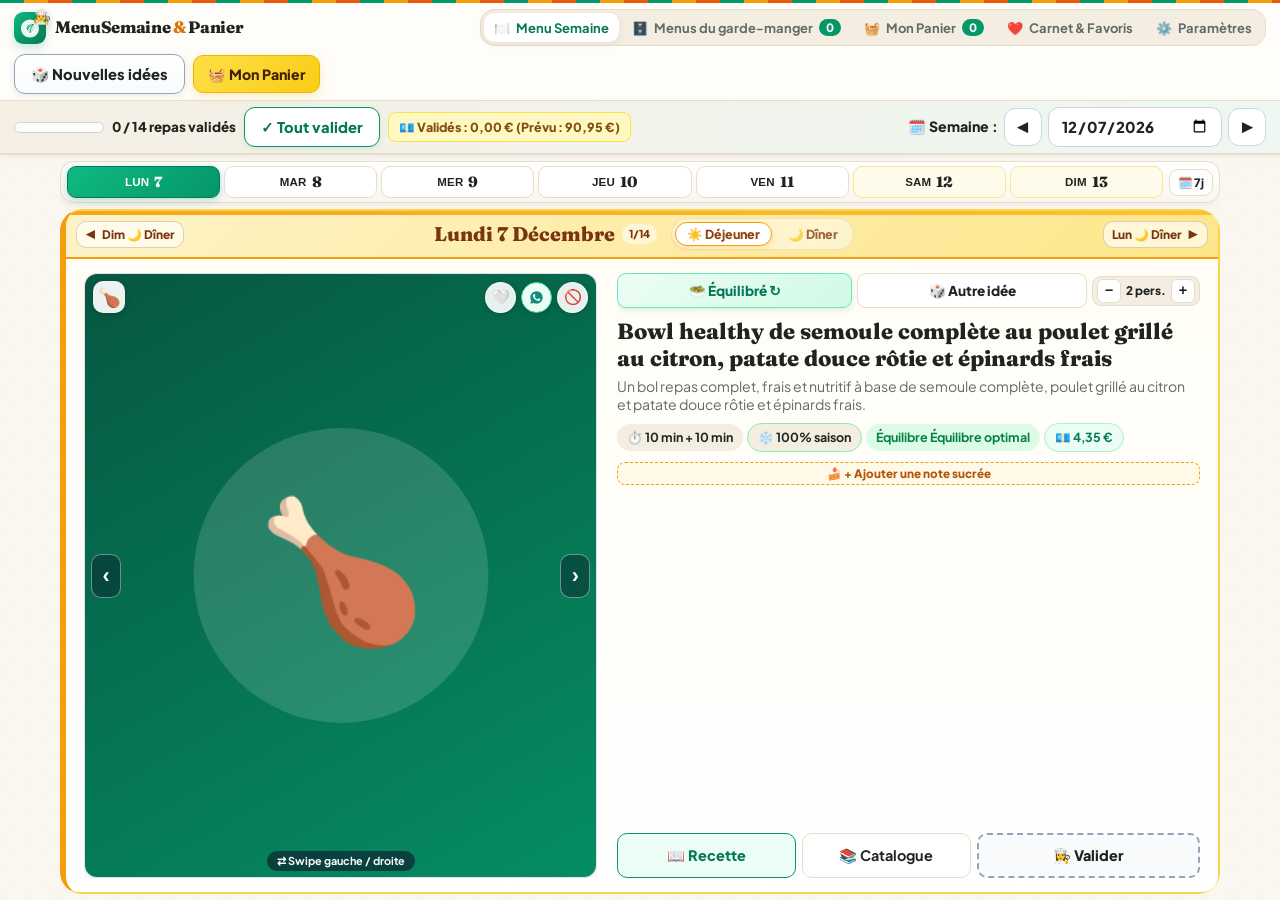
==== commit a50a6488: "Mise a jour index.html (v310)" ====
--- a/index.html
+++ b/index.html
@@ -14,7 +14,7 @@
   <link rel="preconnect" href="https://fonts.googleapis.com" />
   <link rel="preconnect" href="https://fonts.gstatic.com" crossorigin />
   <link href="https://fonts.googleapis.com/css2?family=Fraunces:opsz,wght@9..144,700;9..144,800&amp;family=Plus+Jakarta+Sans:wght@500;600;700;800&amp;display=swap" rel="stylesheet" />
-  <link rel="stylesheet" href="styles.css?v=307" />
+  <link rel="stylesheet" href="styles.css?v=310" />
 </head>
 <body>
 
@@ -768,8 +768,8 @@
   <div id="toast" class="toast" role="status" aria-live="polite"></div>
 
   <!-- SCRIPTS -->
-  <script src="data/config.js?v=307"></script>
-  <script src="data/recipes.js?v=307"></script>
-  <script src="app.js?v=307"></script>
+  <script src="data/config.js?v=310"></script>
+  <script src="data/recipes.js?v=310"></script>
+  <script src="app.js?v=310"></script>
 </body>
 </html>
--- a/styles.css
+++ b/styles.css
@@ -431,27 +431,49 @@
 .global-controls {
   display: flex;
   align-items: center;
-  gap: 6px;
+  gap: 8px;
   flex-wrap: wrap;
 }
 
 .week-picker-label {
-  font-size: 0.82rem;
+  font-size: 0.88rem;
   font-weight: 800;
   color: var(--text-main);
+  white-space: nowrap;
 }
 
 .date-picker-input {
   width: auto !important;
-  padding: 4px 10px !important;
-  font-weight: 700;
-  font-size: 0.82rem !important;
+  min-width: 158px;
+  min-height: 40px;
+  height: 40px;
+  padding: 6px 12px !important;
+  font-weight: 800 !important;
+  font-size: 0.94rem !important;
+  line-height: 1.2;
   background: #ffffff;
+  border: 1.5px solid #cbd5e1;
+  border-radius: 11px;
+  box-sizing: border-box;
+  flex: 0 0 auto;
+  overflow: visible;
+}
+
+.date-picker-input::-webkit-datetime-edit {
+  padding: 0;
+  overflow: visible;
+}
+
+.date-picker-input::-webkit-calendar-picker-indicator {
+  cursor: pointer;
+  margin-left: 6px;
+  padding: 2px;
+  flex-shrink: 0;
 }
 
 .week-formatted-pill {
-  font-size: 0.82rem !important;
-  padding: 4px 11px !important;
+  font-size: 0.84rem !important;
+  padding: 5px 12px !important;
 }
 
 /* =========================================================================
@@ -484,10 +506,51 @@
 }
 
 .btn-icon-round {
-  width: 30px;
-  height: 30px;
+  width: 38px;
+  height: 38px;
+  min-width: 38px;
   padding: 0;
-  border-radius: 50%;
+  border-radius: 11px;
+  font-size: 0.9rem;
+  font-weight: 800;
+  flex-shrink: 0;
+}
+
+.btn-chef-spin {
+  min-height: 40px;
+  padding: 8px 16px;
+  font-size: 0.92rem;
+  font-weight: 800;
+  border-radius: 11px;
+  border-color: #cbd5e1;
+  background: #ffffff;
+  box-shadow: 0 2px 6px rgba(15, 23, 42, 0.06);
+  white-space: nowrap;
+  flex-shrink: 0;
+}
+
+.btn-chef-spin:hover {
+  border-color: var(--primary);
+  color: var(--primary-hover);
+  background: #f0fdf4;
+}
+
+#btn-validate-all {
+  min-height: 40px;
+  padding: 8px 16px;
+  font-size: 0.92rem;
+  font-weight: 800;
+  border-radius: 11px;
+  border-color: var(--primary);
+  color: var(--primary-hover);
+  background: #ffffff;
+  box-shadow: 0 2px 6px rgba(5, 150, 105, 0.1);
+  white-space: nowrap;
+  flex-shrink: 0;
+}
+
+#btn-validate-all:hover {
+  background: #ecfdf5;
 }
 
 .btn-primary {
@@ -2358,22 +2421,48 @@
   .header-actions {
     width: 100%;
     justify-content: space-between;
+    flex-wrap: wrap;
+    gap: 8px;
   }
 
   .header-actions .btn {
-    flex: 1;
-    padding: 7px 8px;
-    font-size: 0.76rem;
+    flex: 1 1 auto;
+    min-height: 38px;
+    padding: 8px 12px;
+    font-size: 0.86rem;
+    white-space: nowrap;
   }
 
   .status-bar-inner {
     flex-direction: column;
     align-items: stretch;
-    gap: 6px;
+    gap: 8px;
+  }
+
+  .validation-progress {
+    min-width: 0;
+    justify-content: space-between;
+  }
+
+  #btn-validate-all {
+    min-height: 38px;
+    padding: 7px 14px;
+    font-size: 0.88rem;
   }
 
   .global-controls {
     justify-content: space-between;
+    flex-wrap: nowrap;
+    gap: 6px;
+  }
+
+  .global-controls .date-picker-input {
+    flex: 1 1 auto;
+    min-width: 142px;
+    min-height: 38px;
+    height: 38px;
+    font-size: 0.9rem !important;
+    padding: 5px 10px !important;
   }
 
   .week-formatted-pill {
@@ -4460,25 +4549,32 @@
 }
 
 body.planner-fullscreen-mode .header-inner {
-  padding: 5px 12px;
-  gap: 8px;
-  flex-wrap: nowrap;
+  max-width: 1360px;
+  padding: 6px 14px;
+  gap: 8px 12px;
+  flex-wrap: wrap;
+}
+
+body.planner-fullscreen-mode .brand {
+  min-width: 0;
+  gap: 9px;
 }
 
 body.planner-fullscreen-mode .brand-icon {
-  width: 30px;
-  height: 30px;
-  border-radius: 8px;
+  width: 32px;
+  height: 32px;
+  border-radius: 9px;
 }
 
 body.planner-fullscreen-mode .brand-chef-hat {
-  font-size: 0.82rem;
+  font-size: 0.85rem;
   top: -5px;
   right: -5px;
 }
 
 body.planner-fullscreen-mode .brand-title {
-  font-size: 1rem;
+  font-size: 1.04rem;
+  white-space: nowrap;
 }
 
 body.planner-fullscreen-mode .brand-subtitle {
@@ -4488,82 +4584,153 @@
 body.planner-fullscreen-mode .desktop-nav {
   padding: 3px;
   gap: 3px;
+  flex-wrap: wrap;
 }
 
 body.planner-fullscreen-mode .desktop-nav .nav-btn {
-  padding: 5px 10px;
-  font-size: 0.8rem;
+  padding: 6px 10px;
+  font-size: 0.81rem;
+  white-space: nowrap;
 }
 
 body.planner-fullscreen-mode .header-actions {
   width: auto !important;
-  flex-wrap: nowrap;
-  gap: 5px;
+  flex-wrap: wrap;
+  justify-content: flex-end;
+  gap: 8px;
 }
 
 body.planner-fullscreen-mode .header-actions .btn {
   flex: 0 0 auto;
-  padding: 4px 9px;
-  font-size: 0.74rem;
+  min-height: 38px;
+  padding: 7px 14px;
+  font-size: 0.88rem;
+  font-weight: 800;
+  border-radius: 10px;
   white-space: nowrap;
 }
 
+body.planner-fullscreen-mode .header-actions .btn-chef-spin {
+  min-height: 40px;
+  padding: 8px 16px;
+  font-size: 0.92rem;
+  font-weight: 800;
+  border-radius: 11px;
+  border-color: #94a3b8;
+  background: linear-gradient(180deg, #ffffff 0%, #f8fafc 100%);
+  box-shadow: 0 2px 7px rgba(15, 23, 42, 0.08);
+}
+
+body.planner-fullscreen-mode .header-actions .btn-chef-spin:hover {
+  border-color: var(--primary);
+  background: #f0fdf4;
+  color: var(--primary-hover);
+}
+
 body.planner-fullscreen-mode .status-bar {
-  padding: 4px 12px;
+  padding: 6px 14px;
 }
 
 body.planner-fullscreen-mode .status-bar-inner {
+  max-width: 1360px;
   flex-direction: row !important;
-  flex-wrap: nowrap;
+  flex-wrap: wrap;
   align-items: center;
   justify-content: space-between;
-  gap: 8px;
+  gap: 8px 14px;
 }
 
 body.planner-fullscreen-mode .validation-progress {
+  flex: 0 1 auto;
   min-width: 0;
   flex-wrap: nowrap;
+  gap: 8px;
+}
+
+body.planner-fullscreen-mode .progress-text {
+  font-size: 0.84rem;
+  font-weight: 800;
+  white-space: nowrap;
+}
+
+body.planner-fullscreen-mode #btn-validate-all {
+  min-height: 40px;
+  padding: 8px 16px;
+  font-size: 0.92rem;
+  font-weight: 800;
+  border-radius: 11px;
+  white-space: nowrap;
+  flex-shrink: 0;
+}
+
+body.planner-fullscreen-mode .budget-total-pill {
+  font-size: 0.78rem !important;
+  padding: 5px 10px !important;
+  white-space: nowrap;
+}
+
+body.planner-fullscreen-mode .global-controls {
+  flex: 0 0 auto;
+  flex-wrap: nowrap;
+  align-items: center;
   gap: 6px;
 }
 
-body.planner-fullscreen-mode .progress-text {
-  font-size: 0.75rem;
+body.planner-fullscreen-mode .week-picker-label {
+  font-size: 0.88rem;
+  font-weight: 800;
   white-space: nowrap;
 }
 
-body.planner-fullscreen-mode #btn-validate-all {
-  padding: 3px 8px;
-  font-size: 0.72rem;
-  white-space: nowrap;
-}
-
-body.planner-fullscreen-mode .budget-total-pill {
-  font-size: 0.72rem !important;
-  padding: 2px 8px !important;
-  white-space: nowrap;
-}
-
-body.planner-fullscreen-mode .global-controls {
-  flex-wrap: nowrap;
-  gap: 4px;
-}
-
 body.planner-fullscreen-mode .date-picker-input {
-  padding: 2px 6px !important;
-  font-size: 0.75rem !important;
-}
-
-body.planner-fullscreen-mode .btn-icon-round {
-  width: 25px;
-  height: 25px;
-  font-size: 0.7rem;
-}
-
-@media (max-width: 980px) {
-  body.planner-fullscreen-mode #chef-mood-badge,
+  min-width: 158px;
+  min-height: 40px;
+  height: 40px;
+  padding: 6px 12px !important;
+  font-size: 0.94rem !important;
+  font-weight: 800 !important;
+  border-radius: 11px;
+  border: 1.5px solid #cbd5e1;
+  background: #ffffff;
+  flex-shrink: 0;
+}
+
+body.planner-fullscreen-mode .global-controls .btn-icon-round {
+  width: 38px;
+  height: 38px;
+  min-width: 38px;
+  border-radius: 11px;
+  font-size: 0.9rem;
+  font-weight: 800;
+  border: 1.5px solid #cbd5e1;
+  background: #ffffff;
+  flex-shrink: 0;
+}
+
+/* Allègement progressif des badges secondaires pour éviter tout chevauchement ou rognage */
+@media (max-width: 1380px) {
+  body.planner-fullscreen-mode .week-formatted-pill {
+    display: none !important;
+  }
+}
+
+@media (max-width: 1280px) {
+  body.planner-fullscreen-mode #install-pwa-header-btn,
+  body.planner-fullscreen-mode #chef-mood-badge {
+    display: none !important;
+  }
+}
+
+@media (min-width: 840px) and (max-width: 1150px) {
+  body.planner-fullscreen-mode .desktop-nav {
+    order: 3;
+    flex: 1 1 100%;
+    justify-content: center;
+  }
+}
+
+@media (max-width: 1140px) {
   body.planner-fullscreen-mode .progress-track,
-  body.planner-fullscreen-mode .week-picker-label,
-  body.planner-fullscreen-mode .week-formatted-pill,
   body.planner-fullscreen-mode #total-week-cost-badge {
     display: none !important;
   }
@@ -4588,6 +4755,96 @@
 
   body.planner-fullscreen-mode .mobile-nav-icon {
     font-size: 1.12rem;
+  }
+}
+
+@media (max-width: 740px) {
+  body.planner-fullscreen-mode .week-picker-label,
+  body.planner-fullscreen-mode #validation-progress-text {
+    display: none !important;
+  }
+}
+
+@media (max-width: 640px) {
+  body.planner-fullscreen-mode #local-admin-btn {
+    display: none !important;
+  }
+
+  body.planner-fullscreen-mode .header-inner {
+    padding: 6px 10px;
+    gap: 6px 8px;
+  }
+
+  body.planner-fullscreen-mode .brand-title {
+    font-size: 0.96rem;
+  }
+
+  body.planner-fullscreen-mode .header-actions .btn-chef-spin {
+    min-height: 38px;
+    padding: 7px 13px;
+    font-size: 0.87rem;
+  }
+
+  body.planner-fullscreen-mode .status-bar {
+    padding: 5px 10px;
+  }
+
+  body.planner-fullscreen-mode .status-bar-inner {
+    gap: 6px 8px;
+  }
+
+  body.planner-fullscreen-mode #btn-validate-all {
+    min-height: 38px;
+    padding: 7px 12px;
+    font-size: 0.86rem;
+  }
+
+  body.planner-fullscreen-mode .global-controls {
+    gap: 4px;
+  }
+
+  body.planner-fullscreen-mode .global-controls .btn-icon-round {
+    width: 35px;
+    height: 38px;
+    min-width: 35px;
+    border-radius: 10px;
+    font-size: 0.85rem;
+  }
+
+  body.planner-fullscreen-mode .date-picker-input {
+    min-width: 140px;
+    min-height: 38px;
+    height: 38px;
+    padding: 5px 9px !important;
+    font-size: 0.88rem !important;
+    border-radius: 10px;
+  }
+}
+
+@media (max-width: 374px) {
+  body.planner-fullscreen-mode .header-inner,
+  body.planner-fullscreen-mode .status-bar {
+    padding-left: 8px;
+    padding-right: 8px;
+  }
+
+  body.planner-fullscreen-mode #btn-validate-all {
+    padding: 6px 10px;
+    font-size: 0.82rem;
+  }
+
+  body.planner-fullscreen-mode .global-controls .btn-icon-round {
+    width: 32px;
+    min-width: 32px;
+    height: 36px;
+  }
+
+  body.planner-fullscreen-mode .date-picker-input {
+    min-width: 130px;
+    min-height: 36px;
+    height: 36px;
+    padding: 4px 7px !important;
+    font-size: 0.84rem !important;
   }
 }
 
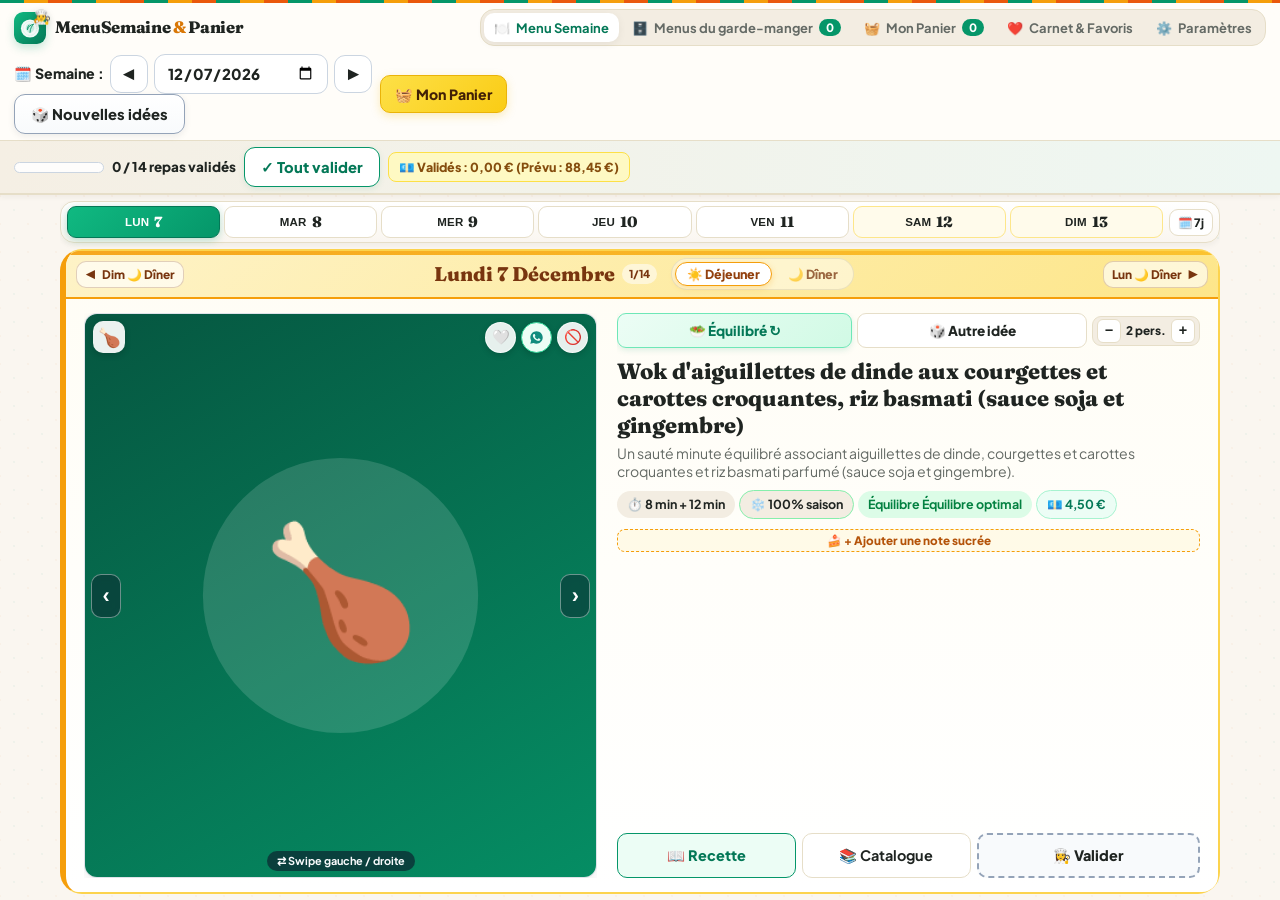
==== commit da73a070: "Mise a jour index.html (v314)" ====
--- a/index.html
+++ b/index.html
@@ -14,7 +14,7 @@
   <link rel="preconnect" href="https://fonts.googleapis.com" />
   <link rel="preconnect" href="https://fonts.gstatic.com" crossorigin />
   <link href="https://fonts.googleapis.com/css2?family=Fraunces:opsz,wght@9..144,700;9..144,800&amp;family=Plus+Jakarta+Sans:wght@500;600;700;800&amp;display=swap" rel="stylesheet" />
-  <link rel="stylesheet" href="styles.css?v=310" />
+  <link rel="stylesheet" href="styles.css?v=314" />
 </head>
 <body>
 
@@ -61,16 +61,31 @@
         <button id="install-pwa-header-btn" class="btn btn-primary btn-sm" onclick="handleInstallAppClick()" title="Installer l'application sur l'écran d'accueil">
           📲 Installer l'App
         </button>
-        <button class="btn btn-outline btn-sm btn-chef-spin" onclick="regenerateUnvalidatedMeals()" title="Proposer de nouvelles idées pour les repas non validés">
-          🎲 Nouvelles idées
-        </button>
+        <div class="week-ideas-bar">
+          <div class="global-controls" title="Choisir la date ou la semaine">
+            <label for="week-start-date" class="week-picker-label">
+              🗓️ Semaine :
+            </label>
+            <button class="btn btn-outline btn-sm btn-icon-round" onclick="shiftWeekStart(-7)" title="Semaine précédente">◀</button>
+            <input
+              type="date"
+              id="week-start-date"
+              class="input-field date-picker-input"
+              onchange="handleWeekStartDateChange(this.value)"
+            />
+            <button class="btn btn-outline btn-sm btn-icon-round" onclick="shiftWeekStart(7)" title="Semaine suivante">▶</button>
+          </div>
+          <button class="btn btn-outline btn-sm btn-chef-spin" onclick="regenerateUnvalidatedMeals()" title="Proposer de nouvelles idées pour les repas non validés">
+            🎲 Nouvelles idées
+          </button>
+        </div>
         <button class="btn btn-keep btn-sm" onclick="handleGenerateShoppingListClick()">
           🧺 Mon Panier
         </button>
       </div>
     </div>
 
-    <!-- Barre de statut : Jauge du Chef & Sélecteur de Semaine -->
+    <!-- Barre de statut : Jauge du Chef & Validation globale -->
     <div class="status-bar">
       <div class="status-bar-inner">
         <div class="validation-progress">
@@ -86,23 +101,9 @@
             💶 Total semaine : -- €
           </span>
         </div>
-
-        <div class="global-controls">
-          <label for="week-start-date" class="week-picker-label">
-            🗓️ Semaine :
-          </label>
-          <button class="btn btn-outline btn-sm btn-icon-round" onclick="shiftWeekStart(-7)" title="Semaine précédente">◀</button>
-          <input
-            type="date"
-            id="week-start-date"
-            class="input-field date-picker-input"
-            onchange="handleWeekStartDateChange(this.value)"
-          />
-          <button class="btn btn-outline btn-sm btn-icon-round" onclick="shiftWeekStart(7)" title="Semaine suivante">▶</button>
-          <span id="week-start-formatted" class="meta-pill healthy-pill week-formatted-pill">
-            Lundi 19 octobre 2026
-          </span>
-        </div>
+        <span id="week-start-formatted" class="meta-pill healthy-pill week-formatted-pill">
+          Lundi 19 octobre 2026
+        </span>
       </div>
     </div>
   </header>
@@ -768,8 +769,8 @@
   <div id="toast" class="toast" role="status" aria-live="polite"></div>
 
   <!-- SCRIPTS -->
-  <script src="data/config.js?v=310"></script>
-  <script src="data/recipes.js?v=310"></script>
-  <script src="app.js?v=310"></script>
+  <script src="data/config.js?v=314"></script>
+  <script src="data/recipes.js?v=314"></script>
+  <script src="app.js?v=314"></script>
 </body>
 </html>
